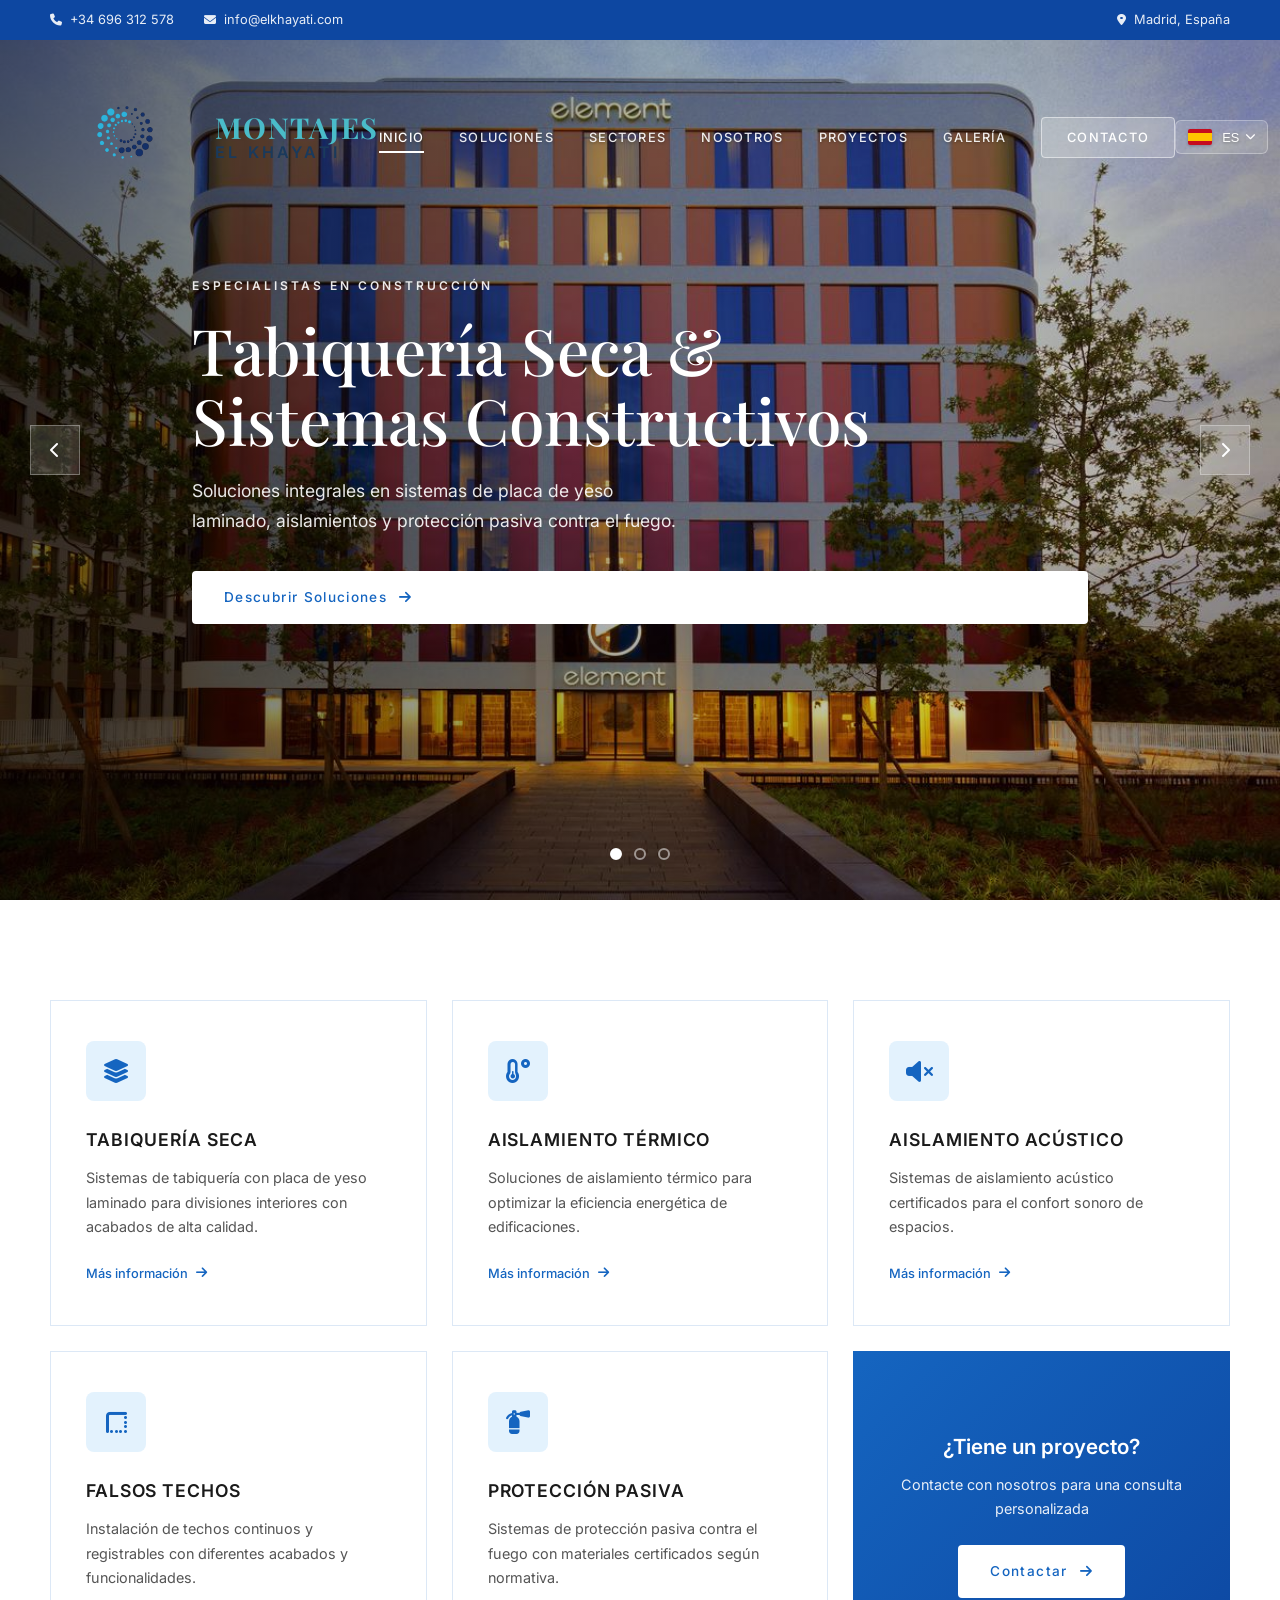
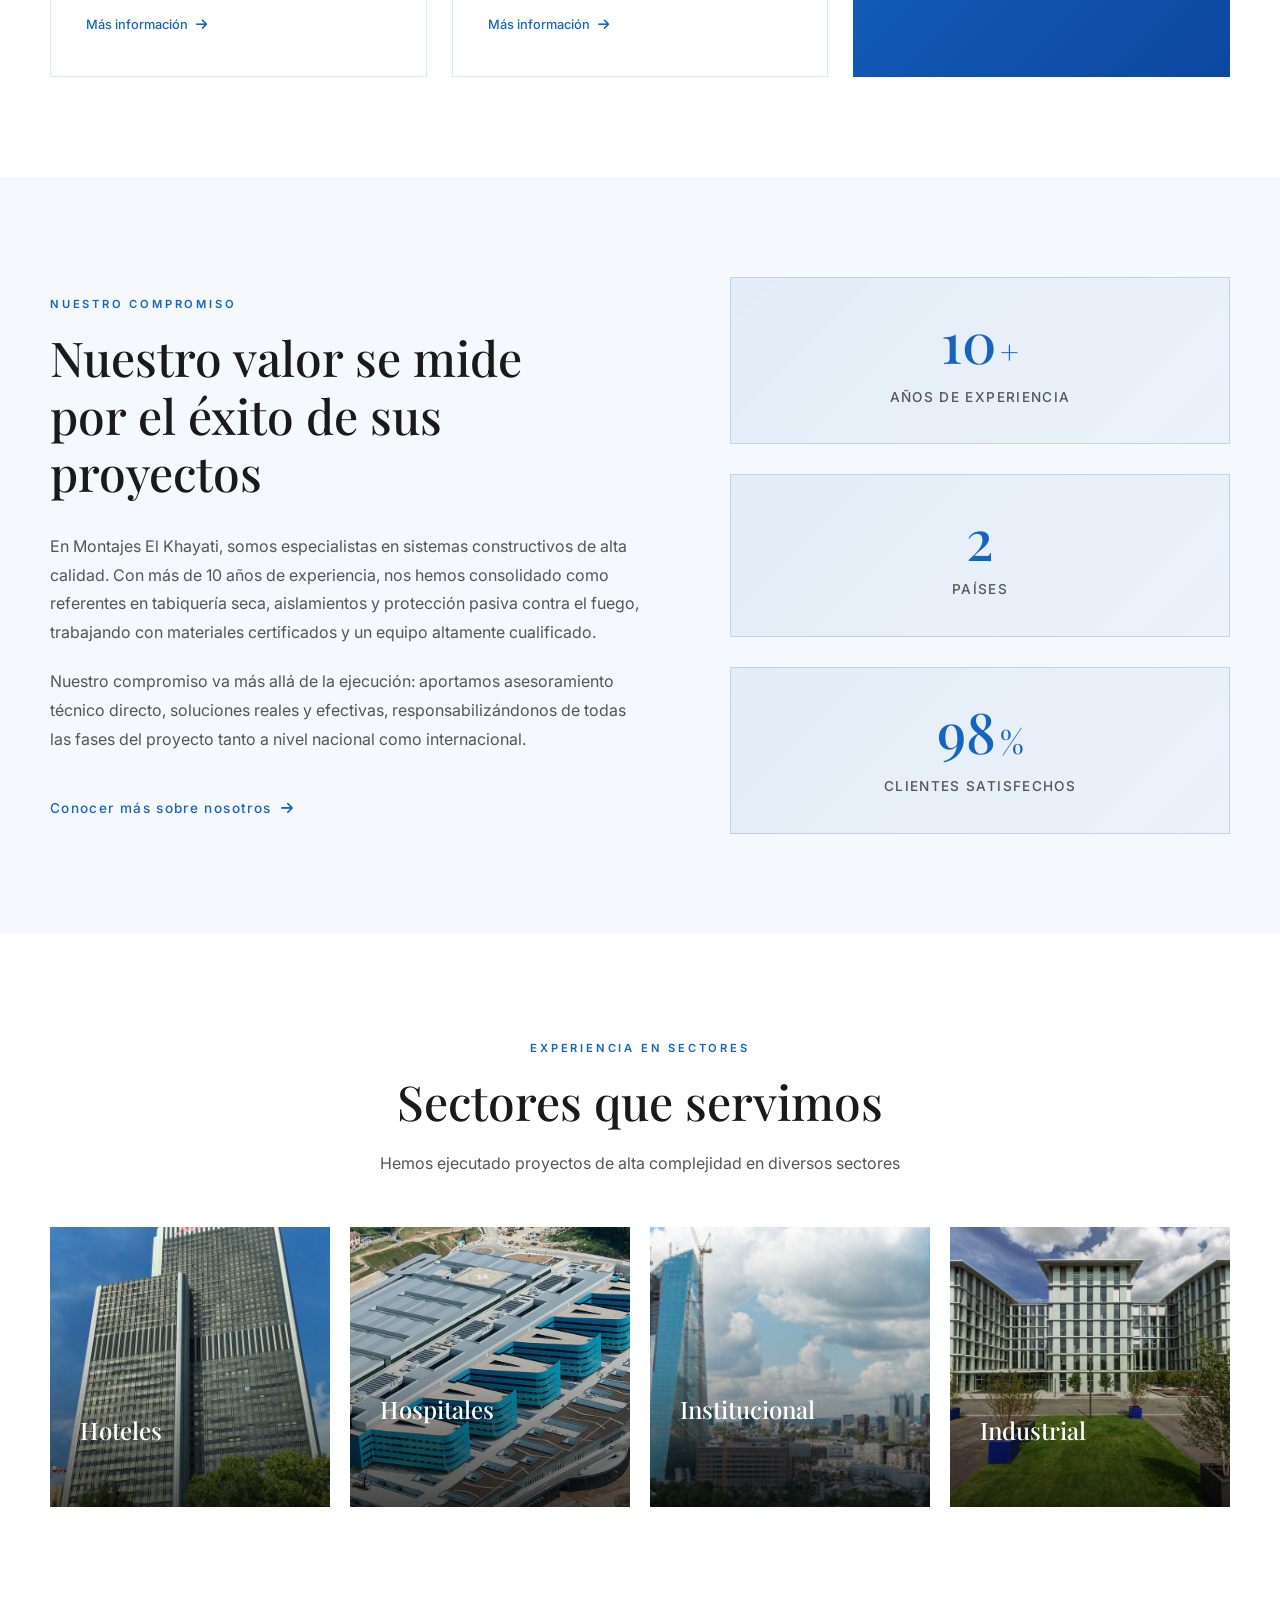
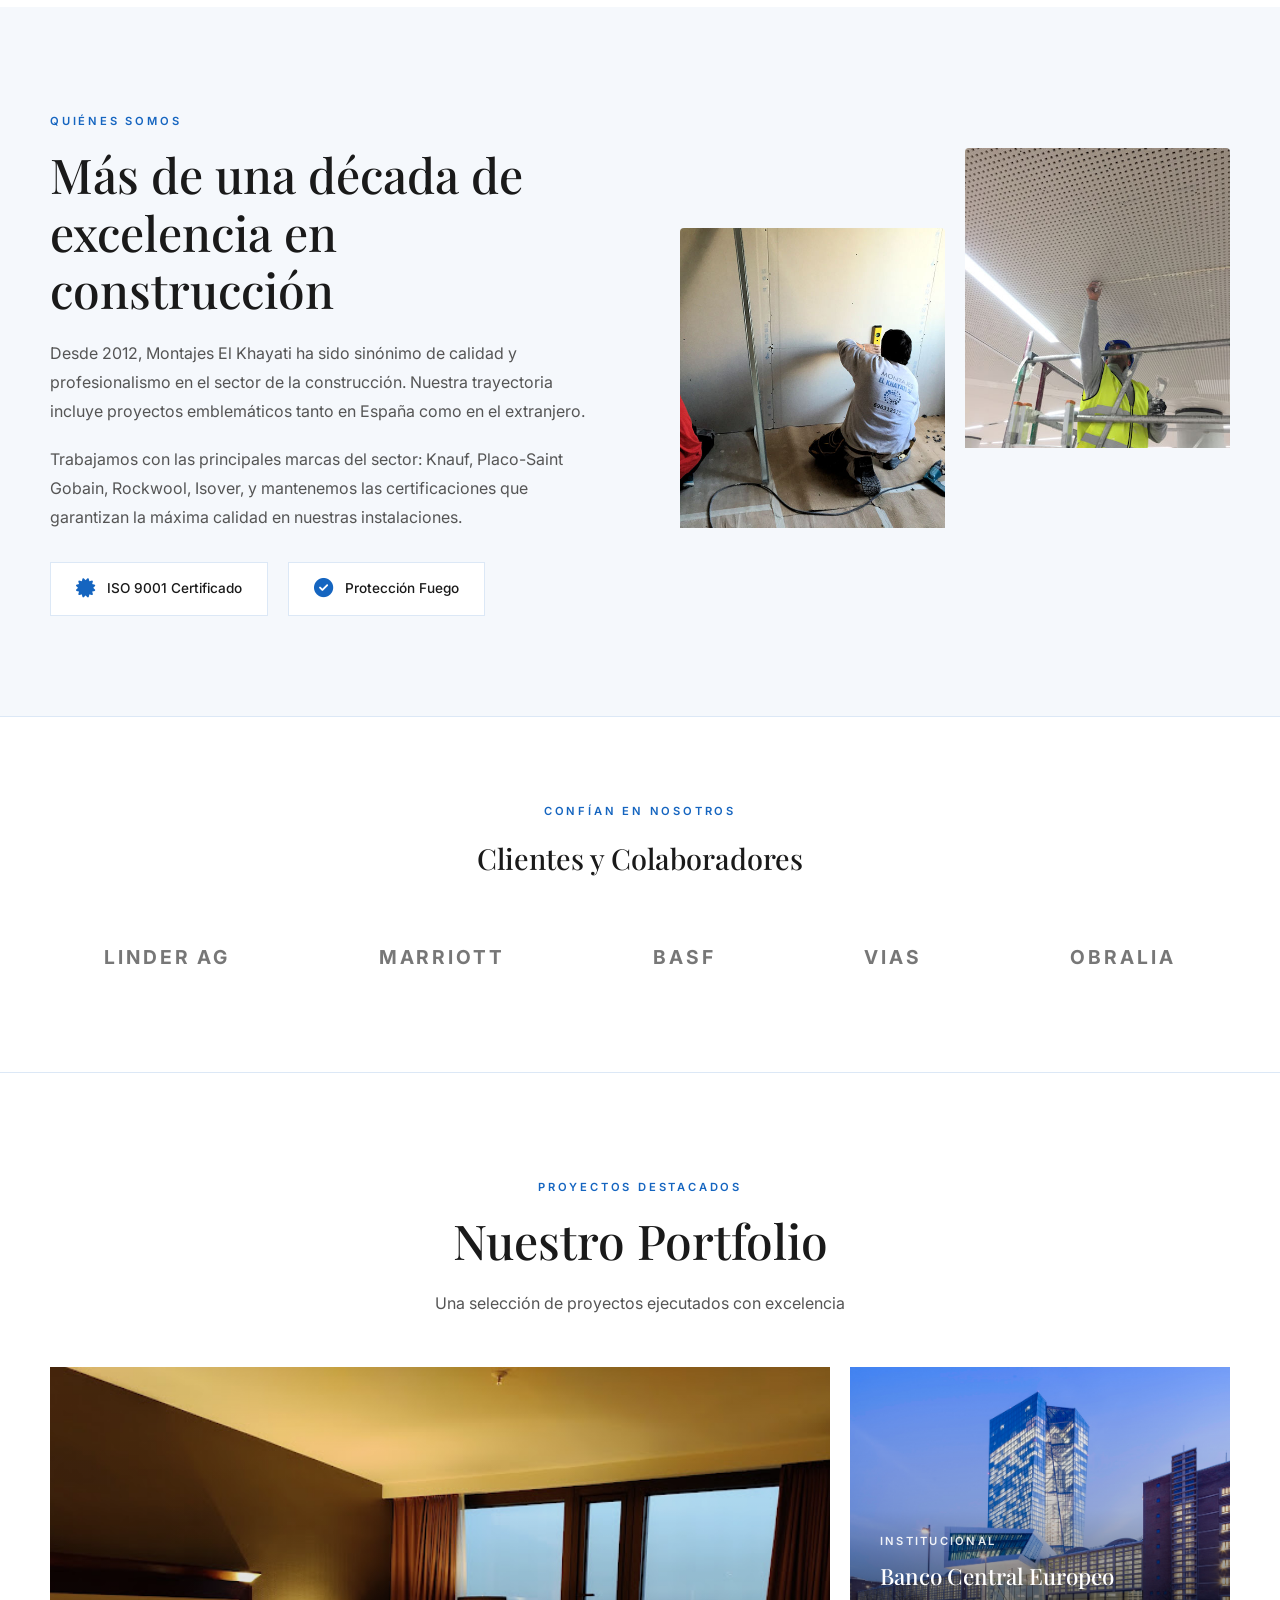
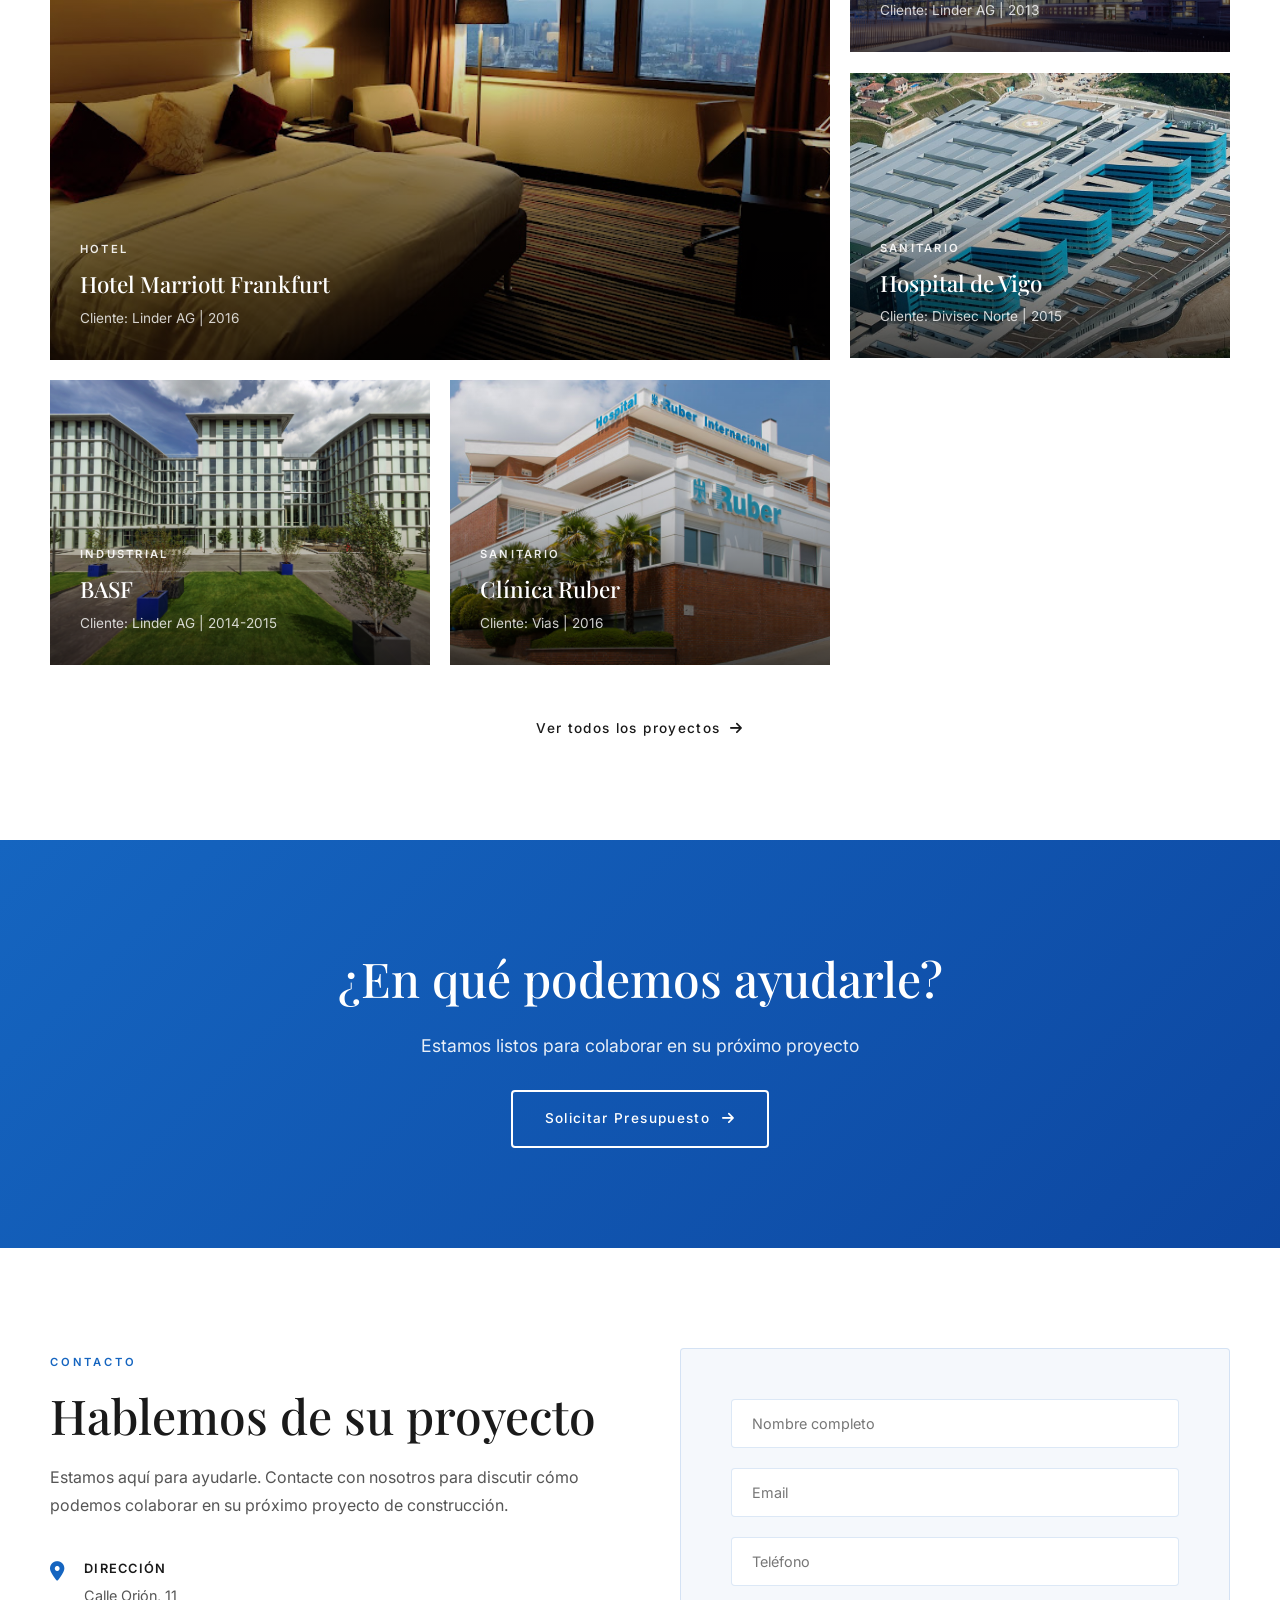
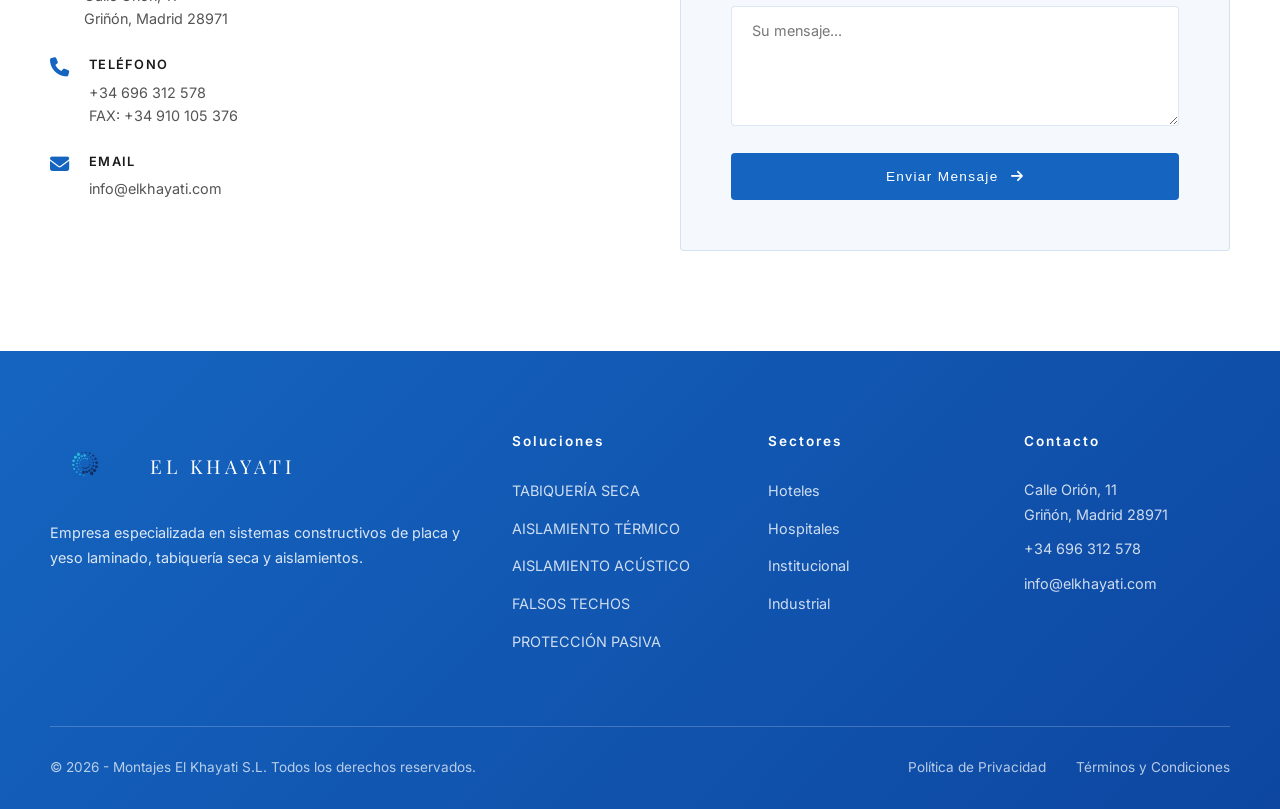
==== index.html @ 29631919 "Redesign complete: MTDS style, Multi-language support, Branding updates" ====
<!DOCTYPE html>
<html lang="es">

<head>
    <meta charset="UTF-8">
    <meta name="viewport" content="width=device-width, initial-scale=1.0">
    <title>Montajes El Khayati | Sistemas Constructivos y Aislamientos</title>
    <meta name="description"
        content="Empresa especializada en sistemas constructivos de placa y yeso laminado, tabiquería seca, aislamientos, falsos techos y protección pasiva contra el fuego.">
    <!-- Critical CSS for loader - prevents flash -->
    <style>
        .loader {
            position: fixed;
            inset: 0;
            background: linear-gradient(135deg, #e3f2fd 0%, #ffffff 100%);
            z-index: 10000;
            display: flex;
            align-items: center;
            justify-content: center
        }

        .loader-content {
            text-align: center
        }

        .loader-logo {
            margin-bottom: -115px
        }

        .loader-icon {
            width: 380px !important;
            height: 380px !important;
            max-width: none !important;
            object-fit: contain
        }

        .loader-text {
            font-family: Georgia, serif;
            font-size: 1.8rem;
            letter-spacing: .3em;
            color: #1a3a5c;
            margin-bottom: 15px
        }

        .loader-subtitle {
            display: block;
            font-family: Georgia, serif;
            font-size: 1.8rem;
            letter-spacing: .2em;
            color: #4abcc9;
            margin-bottom: -5px;
            line-height: 1;
            font-weight: 500
        }

        .loader-bar {
            width: 320px;
            height: 2px;
            background: rgba(21, 101, 192, .2);
            border-radius: 2px;
            overflow: hidden;
            margin: 0 auto
        }

        .loader-progress {
            width: 0;
            height: 100%;
            background: #1565c0;
            animation: loading 2s ease forwards
        }

        @keyframes loading {
            to {
                width: 100%
            }
        }
    </style>
    <link
        href="https://fonts.googleapis.com/css2?family=Playfair+Display:wght@400;500;600;700&family=Inter:wght@300;400;500;600;700&display=swap"
        rel="stylesheet">
    <link rel="stylesheet" href="https://cdnjs.cloudflare.com/ajax/libs/font-awesome/6.4.0/css/all.min.css">
    <link rel="stylesheet" href="css/style.css">
</head>

<body>
    <!-- Loader -->
    <div class="loader" id="loader">
        <div class="loader-content">
            <div class="loader-logo">
                <img src="images/logo.png" alt="Montajes El Khayati" class="loader-icon">
            </div>
            <div class="loader-text"><span class="loader-subtitle">MONTAJES</span>EL KHAYATI</div>
            <div class="loader-bar">
                <div class="loader-progress"></div>
            </div>
        </div>
    </div>

    <!-- Top Bar -->
    <div class="top-bar">
        <div class="container">
            <div class="top-bar-content">
                <div class="top-bar-left">
                    <a href="tel:+34696312578"><i class="fas fa-phone"></i> +34 696 312 578</a>
                    <a href="mailto:info@elkhayati.com"><i class="fas fa-envelope"></i> info@elkhayati.com</a>
                </div>
                <div class="top-bar-right">
                    <span><i class="fas fa-map-marker-alt"></i> Madrid, España</span>
                </div>
            </div>
        </div>
    </div>

    <!-- Header -->
    <header class="header" id="header">
        <div class="header-container">
            <a href="index.html" class="logo">
                <img src="images/logo.png" alt="Montajes El Khayati" class="logo-icon">
                <div class="logo-text">
                    <span class="logo-title">MONTAJES</span>
                    <span class="logo-subtitle">EL KHAYATI</span>
                </div>
            </a>
            <nav class="nav">
                <ul class="nav-list">
                    <li><a href="#inicio" class="nav-link active" data-translate="nav.inicio">INICIO</a></li>
                    <li><a href="#soluciones" class="nav-link" data-translate="nav.soluciones">SOLUCIONES</a></li>
                    <li><a href="#sectores" class="nav-link" data-translate="nav.sectores">SECTORES</a></li>
                    <li><a href="#nosotros" class="nav-link" data-translate="nav.nosotros">NOSOTROS</a></li>
                    <li><a href="#proyectos" class="nav-link" data-translate="nav.proyectos">PROYECTOS</a></li>
                    <li><a href="galeria.html" class="nav-link" data-translate="nav.galeria">GALERÍA</a></li>
                    <li><a href="#contacto" class="nav-link nav-link-btn" data-translate="nav.contacto">CONTACTO</a>
                    </li>
                </ul>
            </nav>
            <div class="header-actions">
                <div class="lang-selector" id="lang-selector">
                    <button class="lang-toggle" id="lang-toggle">
                        <img src="images/flags/es.svg" alt="ES" class="lang-flag-icon">
                        <span class="lang-code">ES</span>
                        <i class="fas fa-chevron-down"></i>
                    </button>
                    <div class="lang-dropdown">
                        <a href="#" class="lang-option active" data-lang="es">
                            <img src="images/flags/es.svg" alt="ES" class="lang-flag-icon">
                            <span>Español</span>
                        </a>
                        <a href="#" class="lang-option" data-lang="en">
                            <img src="images/flags/en.svg" alt="EN" class="lang-flag-icon">
                            <span>English</span>
                        </a>
                        <a href="#" class="lang-option" data-lang="de">
                            <img src="images/flags/de.svg" alt="DE" class="lang-flag-icon">
                            <span>Deutsch</span>
                        </a>
                    </div>
                </div>
                <button class="dark-mode-toggle" id="dark-mode-toggle" title="Toggle Dark Mode">
                    <i class="fas fa-moon"></i>
                    <i class="fas fa-sun"></i>
                </button>
                <button class="menu-toggle" id="menu-toggle">
                    <span></span>
                    <span></span>
                    <span></span>
                </button>
            </div>
        </div>
    </header>
    <!-- Hero Slideshow -->
    <section class="hero-slideshow" id="inicio">
        <div class="slides-container">
            <!-- Slide 1 -->
            <div class="slide active">
                <div class="slide-bg">
                    <img src="assets/images/Hotel-Element-1.jpg" alt="Construcción">
                    <div class="slide-overlay"></div>
                </div>
                <div class="slide-content">
                    <span class="slide-label" data-translate="hero.slide1.label">ESPECIALISTAS EN CONSTRUCCIÓN</span>
                    <h1 class="slide-title" data-translate="hero.slide1.title">Tabiquería Seca &<br>Sistemas
                        Constructivos</h1>
                    <p class="slide-subtitle" data-translate="hero.slide1.subtitle">Soluciones integrales en sistemas de
                        placa de yeso laminado, aislamientos y protección pasiva contra el fuego.</p>
                    <a href="#soluciones" class="btn btn-light">
                        <span data-translate="hero.slide1.btn">Descubrir Soluciones</span>
                        <i class="fas fa-arrow-right"></i>
                    </a>
                </div>
            </div>
            <!-- Slide 2 -->
            <div class="slide">
                <div class="slide-bg">
                    <img src="assets/images/Marriott-Frankfurt-Hotel-1.jpg" alt="Hotel Marriott">
                    <div class="slide-overlay"></div>
                </div>
                <div class="slide-content">
                    <span class="slide-label" data-translate="hero.slide2.label">CONFORT Y EFICIENCIA</span>
                    <h1 class="slide-title" data-translate="hero.slide2.title">Confort Térmico<br>y Acústico</h1>
                    <p class="slide-subtitle" data-translate="hero.slide2.subtitle">Mejoramos el confort de los espacios
                        con soluciones de aislamiento térmico y acústico de alta eficiencia.</p>
                    <a href="#proyectos" class="btn btn-light">
                        <span data-translate="hero.slide2.btn">Ver Proyectos</span>
                        <i class="fas fa-arrow-right"></i>
                    </a>
                </div>
            </div>
            <!-- Slide 3 -->
            <div class="slide">
                <div class="slide-bg">
                    <img src="assets/images/banco-central-europeo.jpg" alt="Banco Central Europeo">
                    <div class="slide-overlay"></div>
                </div>
                <div class="slide-content">
                    <span class="slide-label" data-translate="hero.slide3.label">EXPERIENCIA INTERNACIONAL</span>
                    <h1 class="slide-title" data-translate="hero.slide3.title">Experiencia Global<br>en Europa</h1>
                    <p class="slide-subtitle" data-translate="hero.slide3.subtitle">Proyectos ejecutados en España,
                        Alemania, Portugal y otros países europeos con los más altos estándares.</p>
                    <a href="#nosotros" class="btn btn-light">
                        <span data-translate="hero.slide3.btn">Conocer Más</span>
                        <i class="fas fa-arrow-right"></i>
                    </a>
                </div>
            </div>
        </div>
        <!-- Slide Navigation -->
        <div class="slide-nav">
            <button class="slide-dot active" data-slide="0"></button>
            <button class="slide-dot" data-slide="1"></button>
            <button class="slide-dot" data-slide="2"></button>
        </div>
        <!-- Slide Arrows -->
        <button class="slide-arrow slide-arrow-prev"><i class="fas fa-chevron-left"></i></button>
        <button class="slide-arrow slide-arrow-next"><i class="fas fa-chevron-right"></i></button>
    </section>

    <!-- Solutions Section -->
    <section class="solutions" id="soluciones">
        <div class="container">
            <div class="solutions-grid">
                <div class="solution-card" data-aos="fade-up">
                    <div class="solution-icon">
                        <i class="fas fa-layer-group"></i>
                    </div>
                    <h3 class="solution-title" data-translate="solutions.tabiqueria.title">Tabiquería Seca</h3>
                    <p class="solution-desc" data-translate="solutions.tabiqueria.desc">Sistemas de placa y yeso
                        laminado para tabiques, revestimientos y fachadas
                        con máxima calidad.</p>
                    <a href="#galeria" class="solution-link">
                        <span data-translate="solutions.link">Ver más</span> <i class="fas fa-arrow-right"></i>
                    </a>
                </div>
                <div class="solution-card" data-aos="fade-up" data-aos-delay="100">
                    <div class="solution-icon">
                        <i class="fas fa-temperature-low"></i>
                    </div>
                    <h3 class="solution-title" data-translate="solutions.termico.title">Aislamiento Térmico</h3>
                    <p class="solution-desc" data-translate="solutions.termico.desc">Soluciones de aislamiento para
                        minimizar la transmisión de calor y mejorar
                        la eficiencia.</p>
                    <a href="#galeria" class="solution-link">
                        <span data-translate="solutions.link">Ver más</span> <i class="fas fa-arrow-right"></i>
                    </a>
                </div>
                <div class="solution-card" data-aos="fade-up" data-aos-delay="200">
                    <div class="solution-icon">
                        <i class="fas fa-volume-mute"></i>
                    </div>
                    <h3 class="solution-title" data-translate="solutions.acustico.title">Aislamiento Acústico</h3>
                    <p class="solution-desc" data-translate="solutions.acustico.desc">Mejoramos la acústica interior
                        evitando ruidos y vibraciones externas.</p>
                    <a href="#galeria" class="solution-link">
                        <span data-translate="solutions.link">Ver más</span> <i class="fas fa-arrow-right"></i>
                    </a>
                </div>
                <div class="solution-card" data-aos="fade-up" data-aos-delay="300">
                    <div class="solution-icon">
                        <i class="fas fa-border-top-left"></i>
                    </div>
                    <h3 class="solution-title" data-translate="solutions.techos.title">Falsos Techos</h3>
                    <p class="solution-desc" data-translate="solutions.techos.desc">Techos registrables, acústicos y
                        continuos adaptados a cada espacio.</p>
                    <a href="#galeria" class="solution-link">
                        <span data-translate="solutions.link">Ver más</span> <i class="fas fa-arrow-right"></i>
                    </a>
                </div>
                <div class="solution-card" data-aos="fade-up" data-aos-delay="400">
                    <div class="solution-icon">
                        <i class="fas fa-fire-extinguisher"></i>
                    </div>
                    <h3 class="solution-title" data-translate="solutions.fuego.title">Protección Contra Fuego</h3>
                    <p class="solution-desc" data-translate="solutions.fuego.desc">Sistemas de protección pasiva para
                        prevenir y retardar la propagación del
                        fuego.</p>
                    <a href="#galeria" class="solution-link">
                        <span data-translate="solutions.link">Ver más</span> <i class="fas fa-arrow-right"></i>
                    </a>
                </div>
                <div class="solution-card solution-card-cta" data-aos="fade-up" data-aos-delay="500">
                    <div class="solution-cta-content">
                        <h3 data-translate="solutions.cta.title">¿Necesita asesoramiento?</h3>
                        <p data-translate="solutions.cta.desc">Contáctenos para una consulta personalizada</p>
                        <a href="#contacto" class="btn btn-primary">
                            <span data-translate="solutions.cta.btn">Contactar</span>
                            <i class="fas fa-arrow-right"></i>
                        </a>
                    </div>
                </div>
            </div>
        </div>
    </section>

    <!-- Value Proposition Section -->
    <section class="value-proposition">
        <div class="container">
            <div class="value-grid">
                <div class="value-content">
                    <span class="section-label" data-translate="value.label">NUESTRO COMPROMISO</span>
                    <h2 class="section-title" data-translate="value.title">Nuestro valor se mide<br>por el éxito de sus
                        proyectos</h2>
                    <p class="value-text" data-translate="value.text1">
                        En Montajes El Khayati, somos especialistas en sistemas constructivos de alta calidad.
                        Con más de 10 años de experiencia, nos hemos consolidado como referentes en tabiquería seca,
                        aislamientos y protección pasiva contra el fuego, trabajando con materiales certificados
                        y un equipo altamente cualificado.
                    </p>
                    <p class="value-text" data-translate="value.text2">
                        Nuestro compromiso va más allá de la ejecución: aportamos asesoramiento técnico directo,
                        soluciones reales y efectivas, responsabilizándonos de todas las fases del proyecto tanto
                        a nivel nacional como internacional.
                    </p>
                    <a href="#nosotros" class="btn-link">
                        <span data-translate="value.link">Conocer más sobre nosotros</span>
                        <i class="fas fa-arrow-right"></i>
                    </a>
                </div>
                <div class="value-stats">
                    <div class="value-stat-item">
                        <span class="value-stat-number" data-count="10" data-translate="value.stat1.number">10</span>
                        <span class="value-stat-plus">+</span>
                        <span class="value-stat-label" data-translate="value.stat1.label">Años de Experiencia</span>
                    </div>
                    <div class="value-stat-item">
                        <span class="value-stat-number" data-count="2" data-translate="value.stat2.number">2</span>
                        <span class="value-stat-label" data-translate="value.stat2.label">Países</span>
                    </div>
                    <div class="value-stat-item">
                        <span class="value-stat-number" data-count="98" data-translate="value.stat3.number">98</span>
                        <span class="value-stat-plus">%</span>
                        <span class="value-stat-label" data-translate="value.stat3.label">Clientes Satisfechos</span>
                    </div>
                </div>
            </div>
        </div>
    </section>

    <!-- Industry Expertise Section -->
    <section class="industries" id="sectores">
        <div class="container">
            <div class="industries-header">
                <span class="section-label" data-translate="industries.label">EXPERIENCIA EN SECTORES</span>
                <h2 class="section-title" data-translate="industries.title">Sectores que servimos</h2>
                <p class="section-desc" data-translate="industries.desc">Hemos ejecutado proyectos de alta complejidad
                    en diversos sectores</p>
            </div>
            <div class="industries-grid">
                <a href="#proyectos" class="industry-card">
                    <img src="assets/images/Marriott-Frankfurt-Hotel-1.jpg" alt="Hoteles">
                    <div class="industry-overlay">
                        <h3 class="industry-title" data-translate="industries.hotels.title">Hoteles</h3>
                        <p class="industry-desc" data-translate="industries.hotels.desc">Marriott, Element y más
                            proyectos hoteleros de primer nivel</p>
                    </div>
                </a>
                <a href="#proyectos" class="industry-card">
                    <img src="assets/images/Hospital_Vigo.jpg" alt="Hospitales">
                    <div class="industry-overlay">
                        <h3 class="industry-title" data-translate="industries.hospitals.title">Hospitales</h3>
                        <p class="industry-desc" data-translate="industries.hospitals.desc">Centros sanitarios con los
                            más altos estándares</p>
                    </div>
                </a>
                <a href="#proyectos" class="industry-card">
                    <img src="assets/images/banco-central-europeo.jpg" alt="Institucional">
                    <div class="industry-overlay">
                        <h3 class="industry-title" data-translate="industries.institutional.title">Institucional</h3>
                        <p class="industry-desc" data-translate="industries.institutional.desc">Banco Central Europeo y
                            edificios institucionales</p>
                    </div>
                </a>
                <a href="#proyectos" class="industry-card">
                    <img src="assets/images/BASF.jpg" alt="Industrial">
                    <div class="industry-overlay">
                        <h3 class="industry-title" data-translate="industries.industrial.title">Industrial</h3>
                        <p class="industry-desc" data-translate="industries.industrial.desc">BASF y complejos
                            industriales de gran escala</p>
                    </div>
                </a>
            </div>
        </div>
    </section>

    <!-- About / Who We Are -->
    <section class="about-modern" id="nosotros">
        <div class="container">
            <div class="about-modern-grid">
                <div class="about-modern-content">
                    <span class="section-label" data-translate="about.label">QUIÉNES SOMOS</span>
                    <h2 class="section-title" data-translate="about.title">Profesionales cualificados<br>a su servicio
                    </h2>
                    <p class="about-modern-text" data-translate="about.text1">
                        Montajes El Khayati S.L. es una empresa consolidada que cuenta con certificados de calidad
                        documental. Todos nuestros trabajadores cuentan con la formación necesaria, tanto en
                        riesgos laborales como en cursos específicos de los fabricantes.
                    </p>
                    <p class="about-modern-text" data-translate="about.text2">
                        Trabajamos exclusivamente con materiales de primera calidad, de fabricantes de reconocido
                        prestigio, todos con certificaciones CEE y AENOR.
                    </p>
                    <div class="about-certifications">
                        <div class="certification-badge">
                            <i class="fas fa-certificate"></i>
                            <span data-translate="about.cert.iso">Certificado Obralia</span>
                        </div>
                        <div class="certification-badge">
                            <i class="fas fa-check-circle"></i>
                            <span data-translate="about.cert.fire">CEE & AENOR</span>
                        </div>
                    </div>
                </div>
                <div class="about-modern-images">
                    <div class="about-img-wrapper about-img-1">
                        <img src="assets/images/worker1.jpg" alt="Profesional trabajando">
                    </div>
                    <div class="about-img-wrapper about-img-2">
                        <img src="assets/images/worker2.jpg" alt="Equipo de trabajo">
                    </div>
                </div>
            </div>
        </div>
    </section>

    <!-- Partners Section -->
    <section class="partners">
        <div class="container">
            <div class="partners-header">
                <span class="section-label" data-translate="partners.label">COLABORAMOS CON</span>
                <h2 class="section-title-sm" data-translate="partners.title">Nuestros Clientes y Partners</h2>
            </div>
            <div class="partners-grid">
                <div class="partner-logo">
                    <span>LINDER AG</span>
                </div>
                <div class="partner-logo">
                    <span>MARRIOTT</span>
                </div>
                <div class="partner-logo">
                    <span>BASF</span>
                </div>
                <div class="partner-logo">
                    <span>VIAS</span>
                </div>
                <div class="partner-logo">
                    <span>OBRALIA</span>
                </div>
            </div>
        </div>
    </section>

    <!-- Featured Projects -->
    <section class="projects" id="proyectos">
        <div class="container">
            <div class="projects-header">
                <span class="section-label" data-translate="projects.label">PORTFOLIO</span>
                <h2 class="section-title" data-translate="projects.title">Proyectos Destacados</h2>
                <p class="section-desc" data-translate="projects.desc">Obras ejecutadas en España y Alemania con los más
                    altos estándares</p>
            </div>
            <div class="projects-grid">
                <div class="project-card project-card-lg">
                    <img src="assets/images/unnamed.jpg" alt="Hotel Marriott">
                    <div class="project-overlay">
                        <span class="project-category" data-translate="projects.cat.hotel">HOTEL</span>
                        <h3 class="project-title">Hotel Marriott Frankfurt</h3>
                        <p class="project-client"><span data-translate="projects.client">Cliente</span>: Linder AG |
                            2016</p>
                    </div>
                </div>
                <div class="project-card">
                    <img src="assets/images/banco.jpg" alt="Banco Central Europeo">
                    <div class="project-overlay">
                        <span class="project-category" data-translate="projects.cat.institutional">INSTITUCIONAL</span>
                        <h3 class="project-title">Banco Central Europeo</h3>
                        <p class="project-client"><span data-translate="projects.client">Cliente</span>: Linder AG |
                            2013</p>
                    </div>
                </div>
                <div class="project-card">
                    <img src="assets/images/Hospital_Vigo.jpg" alt="Hospital de Vigo">
                    <div class="project-overlay">
                        <span class="project-category" data-translate="projects.cat.healthcare">SANITARIO</span>
                        <h3 class="project-title">Hospital de Vigo</h3>
                        <p class="project-client"><span data-translate="projects.client">Cliente</span>: Divisec Norte |
                            2015</p>
                    </div>
                </div>
                <div class="project-card">
                    <img src="assets/images/BASF.jpg" alt="BASF">
                    <div class="project-overlay">
                        <span class="project-category" data-translate="projects.cat.industrial">INDUSTRIAL</span>
                        <h3 class="project-title">BASF</h3>
                        <p class="project-client"><span data-translate="projects.client">Cliente</span>: Linder AG |
                            2014-2015</p>
                    </div>
                </div>
                <div class="project-card">
                    <img src="assets/images/Centro-Médico-Ruber_3.jpg" alt="Clínica Ruber">
                    <div class="project-overlay">
                        <span class="project-category" data-translate="projects.cat.healthcare">SANITARIO</span>
                        <h3 class="project-title">Clínica Ruber</h3>
                        <p class="project-client"><span data-translate="projects.client">Cliente</span>: Vias | 2016</p>
                    </div>
                </div>
            </div>
            <div class="projects-cta">
                <a href="galeria.html" class="btn-link-dark">
                    <span data-translate="projects.link">Ver todos los proyectos</span>
                    <i class="fas fa-arrow-right"></i>
                </a>
            </div>
        </div>
    </section>

    <!-- CTA Section -->
    <section class="cta-section">
        <div class="container">
            <div class="cta-content">
                <h2 class="cta-title" data-translate="cta.title">¿En qué podemos ayudarle?</h2>
                <p class="cta-text" data-translate="cta.text">Estamos listos para colaborar en su próximo proyecto</p>
                <a href="#contacto" class="btn btn-light-outline">
                    <span data-translate="cta.btn">Solicitar Presupuesto</span>
                    <i class="fas fa-arrow-right"></i>
                </a>
            </div>
        </div>
    </section>

    <!-- Contact Section -->
    <section class="contact" id="contacto">
        <div class="container">
            <div class="contact-grid">
                <div class="contact-info">
                    <span class="section-label" data-translate="contact.label">CONTACTO</span>
                    <h2 class="section-title" data-translate="contact.title">Contacta<br>con nosotros</h2>
                    <p class="contact-text" data-translate="contact.text">Respondemos en 24 horas. Cuéntanos sobre tu
                        proyecto y te ofreceremos
                        soluciones personalizadas.</p>

                    <div class="contact-details">
                        <div class="contact-item">
                            <i class="fas fa-map-marker-alt"></i>
                            <div>
                                <strong data-translate="contact.address.label">Dirección</strong>
                                <p data-translate="contact.address.value">Calle Orión, 11<br>Polígono Empresarial Las
                                    Cubiertas<br>Griñón, Madrid, España</p>
                            </div>
                        </div>
                        <div class="contact-item">
                            <i class="fas fa-phone"></i>
                            <div>
                                <strong data-translate="contact.phone.label">Teléfono</strong>
                                <p>+34 696 312 578<br>FAX: +34 910 105 376</p>
                            </div>
                        </div>
                        <div class="contact-item">
                            <i class="fas fa-envelope"></i>
                            <div>
                                <strong data-translate="contact.email.label">Email</strong>
                                <p>info@elkhayati.com</p>
                            </div>
                        </div>
                    </div>
                </div>
                <div class="contact-form-wrapper">
                    <form class="contact-form" id="contact-form">
                        <div class="form-group">
                            <input type="text" name="name" placeholder="Nombre" data-translate="contact.form.name"
                                required>
                        </div>
                        <div class="form-group">
                            <input type="email" name="email" placeholder="Email" data-translate="contact.form.email"
                                required>
                        </div>
                        <div class="form-group">
                            <input type="text" name="phone" placeholder="Teléfono" data-translate="contact.form.phone">
                        </div>
                        <div class="form-group">
                            <textarea name="message" placeholder="Mensaje" rows="5"
                                data-translate="contact.form.message" required></textarea>
                        </div>
                        <button type="submit" class="btn btn-primary btn-full">
                            <span data-translate="contact.form.btn">ENVIAR MENSAJE</span>
                            <i class="fas fa-arrow-right"></i>
                        </button>
                    </form>
                </div>
            </div>
        </div>
    </section>

    <!-- Footer -->
    <footer class="footer">
        <div class="container">
            <div class="footer-grid">
                <div class="footer-brand">
                    <a href="#" class="footer-logo">
                        <img src="images/logo.png" alt="Montajes El Khayati" class="logo-icon">
                        <span>EL KHAYATI</span>
                    </a>
                    <p class="footer-desc" data-translate="footer.desc">Empresa especializada en sistemas constructivos
                        de placa y yeso laminado,
                        tabiquería seca y aislamientos.</p>
                </div>
                <div class="footer-links">
                    <h4 data-translate="footer.solutions">Soluciones</h4>
                    <ul>
                        <li><a href="#soluciones" data-translate="solutions.tabiqueria.title">Tabiquería Seca</a></li>
                        <li><a href="#soluciones" data-translate="solutions.termico.title">Aislamiento Térmico</a></li>
                        <li><a href="#soluciones" data-translate="solutions.acustico.title">Aislamiento Acústico</a>
                        </li>
                        <li><a href="#soluciones" data-translate="solutions.techos.title">Falsos Techos</a></li>
                        <li><a href="#soluciones" data-translate="solutions.fuego.title">Protección Contra Fuego</a>
                        </li>
                    </ul>
                </div>
                <div class="footer-links">
                    <h4 data-translate="footer.sectors">Sectores</h4>
                    <ul>
                        <li><a href="#sectores" data-translate="industries.hotels.title">Hoteles</a></li>
                        <li><a href="#sectores" data-translate="industries.hospitals.title">Hospitales</a></li>
                        <li><a href="#sectores" data-translate="industries.institutional.title">Institucional</a></li>
                        <li><a href="#sectores" data-translate="industries.industrial.title">Industrial</a></li>
                    </ul>
                </div>
                <div class="footer-contact">
                    <h4 data-translate="footer.contact">Contacto</h4>
                    <p data-translate="contact.address.value">Calle Orión, 11<br>Griñón, Madrid</p>
                    <p>+34 696 312 578</p>
                    <p>info@elkhayati.com</p>
                </div>
            </div>
            <div class="footer-bottom">
                <p data-translate="footer.copyright">&copy; 2026 - Montajes El Khayati S.L. Todos los derechos
                    reservados.</p>
                <div class="footer-legal">
                    <a href="#" data-translate="footer.privacy">Política de Privacidad</a>
                    <a href="#" data-translate="footer.terms">Términos y Condiciones</a>
                </div>
            </div>
        </div>
    </footer>

    <!-- Back to Top -->
    <button class="back-to-top" id="back-to-top">
        <i class="fas fa-arrow-up"></i>
    </button>

    <script src="js/translations.js"></script>
    <script src="js/main.js"></script>
</body>

</html>
---- css/style.css ----
/* ===================================
   El Khayati - MTDS Style Blue Theme
   =================================== */

* {
    margin: 0;
    padding: 0;
    box-sizing: border-box;
}

:root {
    --bg-dark: #ffffff;
    --bg-section: #f5f8fc;
    --bg-card: #ffffff;
    --accent: #1565c0;
    --accent-hover: #0d47a1;
    --accent-light: #e3f2fd;
    --text-white: #ffffff;
    --text-dark: #1a1a1a;
    --text-light: #1a1a1a;
    --text-muted: #555555;
    --text-subtle: #777777;
    --border: rgba(21, 101, 192, 0.15);
    --blue-dark: #0d47a1;
    --blue-medium: #1565c0;
    --blue-light: #1e88e5;
    --blue-pale: #e3f2fd;
    --font-display: 'Playfair Display', Georgia, serif;
    --font-body: 'Inter', -apple-system, sans-serif;
    --shadow-sm: 0 2px 10px rgba(0, 0, 0, 0.05);
    --shadow-md: 0 5px 25px rgba(0, 0, 0, 0.1);
    --shadow-lg: 0 15px 50px rgba(0, 0, 0, 0.15);
    --transition: all 0.3s cubic-bezier(0.4, 0, 0.2, 1);
    --brand-cyan: #4abcc9;
    --brand-navy: #1a3a5c;
}

/* Dark Mode Variables */
[data-theme="dark"] {
    --bg-dark: #0a0a0f;
    --bg-section: #12121a;
    --bg-card: #1a1a25;
    --text-dark: #ffffff;
    --text-light: #e0e0e0;
    --text-muted: #a0a0a0;
    --text-subtle: #888888;
    --border: rgba(100, 150, 255, 0.2);
    --accent-light: rgba(21, 101, 192, 0.3);
    --shadow-sm: 0 2px 10px rgba(0, 0, 0, 0.3);
    --shadow-md: 0 5px 25px rgba(0, 0, 0, 0.4);
    --shadow-lg: 0 15px 50px rgba(0, 0, 0, 0.5);
}

html {
    scroll-behavior: smooth;
}


body {
    background: var(--bg-dark);
    color: var(--text-light);
    font-family: var(--font-body);
    line-height: 1.6;
    overflow-x: hidden;
}

.container {
    max-width: 1400px;
    margin: 0 auto;
    padding: 0 50px;
}

@media (max-width: 768px) {
    .container {
        padding: 0 20px;
    }
}

/* ===== LOADER ===== */
.loader {
    position: fixed;
    inset: 0;
    background: linear-gradient(135deg, #e3f2fd 0%, #ffffff 100%);
    z-index: 10000;
    display: flex;
    align-items: center;
    justify-content: center;
    transition: opacity 0.6s ease, visibility 0.6s ease;
}

.loader.hidden {
    opacity: 0;
    visibility: hidden;
    pointer-events: none;
}

.loader-content {
    text-align: center;
}

.loader-logo {
    margin-bottom: -115px;
}

.loader-icon {
    width: 380px !important;
    height: 380px !important;
    max-width: none !important;
    object-fit: contain;
    animation: pulse 2s ease-in-out infinite;
}

@keyframes pulse {

    0%,
    100% {
        opacity: 0.5;
        transform: scale(0.95);
    }

    50% {
        opacity: 1;
        transform: scale(1);
    }
}

.loader-text {
    font-family: var(--font-display);
    font-size: 1.8rem;
    letter-spacing: 0.3em;
    color: #1a3a5c;
    margin-bottom: 15px;
}

.loader-subtitle {
    display: block;
    font-family: var(--font-display);
    font-size: 1.8rem;
    letter-spacing: 0.2em;
    color: #4abcc9;
    margin-bottom: -5px;
    line-height: 1;
    font-weight: 500;
}

.loader-bar {
    width: 320px;
    height: 2px;
    background: var(--border);
    border-radius: 2px;
    overflow: hidden;
    margin: 0 auto;
}

.loader-progress {
    width: 0;
    height: 100%;
    background: var(--accent);
    animation: loading 2s ease forwards;
}

@keyframes loading {
    to {
        width: 100%;
    }
}

/* ===== TOP BAR ===== */
.top-bar {
    position: fixed;
    top: 0;
    left: 0;
    right: 0;
    z-index: 1001;
    background: var(--blue-dark);
    padding: 10px 0;
    transition: var(--transition);
}

.top-bar.hidden {
    transform: translateY(-100%);
}

.top-bar-content {
    display: flex;
    justify-content: space-between;
    align-items: center;
}

.top-bar-left {
    display: flex;
    gap: 30px;
}

.top-bar-left a,
.top-bar-right span {
    color: rgba(255, 255, 255, 0.9);
    font-size: 0.8rem;
    text-decoration: none;
    display: flex;
    align-items: center;
    gap: 8px;
    transition: color 0.3s ease;
}

.top-bar-left a:hover {
    color: #ffffff;
}

.top-bar-left i,
.top-bar-right i {
    font-size: 0.75rem;
}

@media (max-width: 768px) {
    .top-bar {
        display: none;
    }
}

/* ===== HEADER ===== */
.header {
    position: fixed;
    top: 0;
    left: 0;
    right: 0;
    z-index: 1000;
    padding: 20px 0;
    background: transparent;
    transition: var(--transition);
}

.header.scrolled {
    background: rgba(255, 255, 255, 0.98);
    backdrop-filter: blur(10px);
    padding: 12px 0;
    box-shadow: var(--shadow-md);
}

/* Header with top bar offset */
.header {
    top: 42px;
}

.header.scrolled {
    top: 0;
}

.header-container {
    max-width: 1400px;
    margin: 0 auto;
    padding: 0 50px;
    display: flex;
    justify-content: space-between;
    align-items: center;
}

.logo {
    display: flex;
    align-items: center;
    text-decoration: none;
}

.logo-icon {
    width: auto;
    height: 150px;
    max-width: none;
    object-fit: contain;
    transition: var(--transition);
    margin-right: 15px;
}

.logo-text {
    display: flex;
    flex-direction: column;
    justify-content: center;
    line-height: 1.1;
}

.logo-title {
    font-family: var(--font-display);
    font-size: 1.8rem;
    font-weight: 700;
    color: var(--brand-cyan);
    letter-spacing: 0.05em;
}

.logo-subtitle {
    font-family: var(--font-body);
    font-size: 1rem;
    font-weight: 600;
    color: var(--brand-navy);
    letter-spacing: 0.2em;
    text-transform: uppercase;
}

.header.scrolled .logo-icon {
    height: 90px;
}

.header.scrolled .logo-title {
    font-size: 1.4rem;
}

.header.scrolled .logo-subtitle {
    font-size: 0.8rem;
}

.nav-list {
    display: flex;
    gap: 35px;
    list-style: none;
    align-items: center;
}

.nav-link {
    font-size: 0.8rem;
    font-weight: 500;
    letter-spacing: 0.1em;
    color: rgba(255, 255, 255, 0.9);
    text-decoration: none;
    transition: var(--transition);
    position: relative;
    padding: 8px 0;
    text-shadow: 0 1px 3px rgba(0, 0, 0, 0.3);
}

.header.scrolled .nav-link {
    color: var(--text-muted);
    text-shadow: none;
}

.nav-link:hover,
.nav-link.active {
    color: #ffffff;
}

.header.scrolled .nav-link:hover,
.header.scrolled .nav-link.active {
    color: var(--accent);
}

.nav-link::after {
    content: '';
    position: absolute;
    bottom: 0;
    left: 0;
    width: 0;
    height: 2px;
    background: #ffffff;
    transition: width 0.3s ease;
}

.header.scrolled .nav-link::after {
    background: var(--accent);
}

.nav-link:hover::after,
.nav-link.active::after {
    width: 100%;
}

.nav-link-btn {
    background: rgba(255, 255, 255, 0.2);
    border: 1px solid rgba(255, 255, 255, 0.5);
    color: #ffffff !important;
    padding: 12px 25px !important;
    border-radius: 4px;
    text-shadow: none !important;
}

.nav-link-btn::after {
    display: none;
}

.nav-link-btn:hover {
    background: #ffffff;
    color: var(--accent) !important;
}

.header.scrolled .nav-link-btn {
    background: var(--accent);
    border-color: var(--accent);
    color: #ffffff !important;
}

.header.scrolled .nav-link-btn:hover {
    background: var(--accent-hover);
    color: #ffffff !important;
}

.menu-toggle {
    display: none;
    flex-direction: column;
    gap: 5px;
    background: none;
    border: none;
    cursor: pointer;
    padding: 5px;
    z-index: 1001;
}

.menu-toggle span {
    width: 25px;
    height: 2px;
    background: #ffffff;
    transition: var(--transition);
}

.header.scrolled .menu-toggle span {
    background: var(--text-dark);
}

@media (max-width: 992px) {
    .header-container {
        padding: 0 20px;
    }

    .nav {
        position: fixed;
        top: 0;
        right: -100%;
        width: 100%;
        height: 100vh;
        background: var(--bg-dark);
        display: flex;
        align-items: center;
        justify-content: center;
        transition: right 0.3s ease;
    }

    .nav.active {
        right: 0;
    }

    .nav-list {
        flex-direction: column;
        text-align: center;
        gap: 25px;
    }

    .nav-link {
        font-size: 1.1rem;
    }

    .menu-toggle {
        display: flex;
    }

    .menu-toggle.active span:nth-child(1) {
        transform: rotate(45deg) translate(5px, 5px);
    }

    .menu-toggle.active span:nth-child(2) {
        opacity: 0;
    }

    .menu-toggle.active span:nth-child(3) {
        transform: rotate(-45deg) translate(5px, -5px);
    }
}

/* ===== HERO SLIDESHOW ===== */
.hero-slideshow {
    position: relative;
    height: 100vh;
    min-height: 700px;
    overflow: hidden;
}


.slides-container {
    position: relative;
    width: 100%;
    height: 100%;
}

.slide {
    position: absolute;
    inset: 0;
    opacity: 0;
    visibility: hidden;
    transition: opacity 0.8s ease, visibility 0.8s ease;
}

.slide.active {
    opacity: 1;
    visibility: visible;
}

.slide-bg {
    position: absolute;
    inset: 0;
    z-index: 0;
}

.slide-bg img {
    width: 100%;
    height: 100%;
    object-fit: cover;
    transform: scale(1.05);
    transition: transform 8s ease;
}

.slide.active .slide-bg img {
    transform: scale(1);
}

.slide-overlay {
    position: absolute;
    inset: 0;
    background: linear-gradient(to right,
            rgba(0, 0, 0, 0.6) 0%,
            rgba(0, 0, 0, 0.3) 50%,
            rgba(0, 0, 0, 0.1) 100%);
}

.slide-content {
    position: absolute;
    inset: 0;
    display: flex;
    flex-direction: column;
    justify-content: center;
    padding: 0 15%;
    z-index: 1;
}

.slide-label {
    display: inline-block;
    font-size: 0.75rem;
    font-weight: 600;
    letter-spacing: 0.25em;
    color: rgba(255, 255, 255, 0.9);
    margin-bottom: 20px;
    opacity: 0;
    transform: translateY(20px);
    transition: opacity 0.6s ease 0.3s, transform 0.6s ease 0.3s;
}

.slide.active .slide-label {
    opacity: 1;
    transform: translateY(0);
}

.slide-title {
    font-family: var(--font-display);
    font-size: clamp(2.5rem, 5vw, 4.5rem);
    font-weight: 500;
    line-height: 1.1;
    color: #ffffff;
    margin-bottom: 20px;
    opacity: 0;
    transform: translateY(30px);
    transition: opacity 0.6s ease 0.5s, transform 0.6s ease 0.5s;
}

.slide.active .slide-title {
    opacity: 1;
    transform: translateY(0);
}

.slide-subtitle {
    font-size: 1.1rem;
    color: rgba(255, 255, 255, 0.9);
    max-width: 500px;
    margin-bottom: 35px;
    line-height: 1.7;
    opacity: 0;
    transform: translateY(30px);
    transition: opacity 0.6s ease 0.7s, transform 0.6s ease 0.7s;
}

.slide.active .slide-subtitle {
    opacity: 1;
    transform: translateY(0);
}

.slide .btn {
    opacity: 0;
    transform: translateY(30px);
    transition: opacity 0.6s ease 0.9s, transform 0.6s ease 0.9s, background 0.3s ease, color 0.3s ease;
}

.slide.active .btn {
    opacity: 1;
    transform: translateY(0);
}

/* Slide Navigation */
.slide-nav {
    position: absolute;
    bottom: 40px;
    left: 50%;
    transform: translateX(-50%);
    display: flex;
    gap: 12px;
    z-index: 10;
}

.slide-dot {
    width: 12px;
    height: 12px;
    border: 2px solid rgba(255, 255, 255, 0.5);
    background: transparent;
    border-radius: 50%;
    cursor: pointer;
    transition: var(--transition);
}

.slide-dot:hover,
.slide-dot.active {
    background: #ffffff;
    border-color: #ffffff;
}

/* Slide Arrows */
.slide-arrow {
    position: absolute;
    top: 50%;
    transform: translateY(-50%);
    width: 50px;
    height: 50px;
    background: rgba(255, 255, 255, 0.15);
    border: 1px solid rgba(255, 255, 255, 0.3);
    color: #ffffff;
    font-size: 1rem;
    cursor: pointer;
    z-index: 10;
    transition: var(--transition);
    display: flex;
    align-items: center;
    justify-content: center;
}

.slide-arrow:hover {
    background: rgba(255, 255, 255, 0.25);
}

.slide-arrow-prev {
    left: 30px;
}

.slide-arrow-next {
    right: 30px;
}

@media (max-width: 768px) {
    .hero-slideshow {
        height: 70vh;
        min-height: 500px;
    }

    .slide-content {
        padding: 0 20px;
    }

    .slide-arrow {
        display: none;
    }
}

/* ===== BUTTONS ===== */
.btn {
    display: inline-flex;
    align-items: center;
    gap: 12px;
    padding: 16px 32px;
    font-size: 0.85rem;
    font-weight: 500;
    letter-spacing: 0.1em;
    text-decoration: none;
    border: none;
    cursor: pointer;
    transition: var(--transition);
    border-radius: 4px;
}

.btn-primary {
    background: var(--accent);
    color: #ffffff;
}

.btn-primary:hover {
    background: var(--accent-hover);
    transform: translateY(-2px);
    box-shadow: 0 10px 30px rgba(21, 101, 192, 0.3);
}

.btn-light {
    background: #ffffff;
    color: var(--accent);
}

.btn-light:hover {
    background: var(--accent);
    color: #ffffff;
}

.btn-light-outline {
    background: transparent;
    border: 2px solid #ffffff;
    color: #ffffff;
}

.btn-light-outline:hover {
    background: #ffffff;
    color: var(--accent);
}

.btn i {
    transition: transform 0.3s ease;
}

.btn:hover i {
    transform: translateX(5px);
}

.btn-link {
    display: inline-flex;
    align-items: center;
    gap: 10px;
    font-size: 0.85rem;
    font-weight: 500;
    letter-spacing: 0.1em;
    color: var(--accent);
    text-decoration: none;
    margin-top: 25px;
    transition: var(--transition);
}

.btn-link:hover {
    gap: 15px;
}

.btn-link-dark {
    display: inline-flex;
    align-items: center;
    gap: 10px;
    font-size: 0.85rem;
    font-weight: 500;
    letter-spacing: 0.1em;
    color: var(--text-dark);
    text-decoration: none;
    transition: var(--transition);
}

.btn-link-dark:hover {
    color: var(--accent);
    gap: 15px;
}

.btn-full {
    width: 100%;
    justify-content: center;
}

/* ===== SECTION LABELS ===== */
.section-label {
    display: inline-block;
    font-size: 0.7rem;
    font-weight: 600;
    letter-spacing: 0.25em;
    color: var(--accent);
    margin-bottom: 15px;
    text-transform: uppercase;
}

.section-title {
    font-family: var(--font-display);
    font-size: clamp(2rem, 4vw, 3rem);
    font-weight: 500;
    line-height: 1.2;
    margin-bottom: 20px;
    color: var(--text-dark);
}

.section-title-sm {
    font-family: var(--font-display);
    font-size: 1.8rem;
    font-weight: 500;
    color: var(--text-dark);
    margin-bottom: 10px;
}

.section-desc {
    font-size: 1rem;
    color: var(--text-muted);
    max-width: 600px;
    margin: 0 auto;
    line-height: 1.7;
}

/* ===== SOLUTIONS SECTION ===== */
.solutions {
    padding: 100px 0;
    background: var(--bg-dark);
}

.solutions-grid {
    display: grid;
    grid-template-columns: repeat(3, 1fr);
    gap: 25px;
}

.solution-card {
    background: var(--bg-card);
    border: 1px solid var(--border);
    padding: 40px 35px;
    transition: var(--transition);
    position: relative;
    overflow: hidden;
}

.solution-card::before {
    content: '';
    position: absolute;
    top: 0;
    left: 0;
    width: 4px;
    height: 0;
    background: var(--accent);
    transition: height 0.4s ease;
}

.solution-card:hover {
    transform: translateY(-8px);
    box-shadow: var(--shadow-lg);
    border-color: var(--accent);
}

.solution-card:hover::before {
    height: 100%;
}

.solution-icon {
    width: 60px;
    height: 60px;
    display: flex;
    align-items: center;
    justify-content: center;
    background: var(--accent-light);
    color: var(--accent);
    font-size: 1.5rem;
    border-radius: 8px;
    margin-bottom: 25px;
    transition: var(--transition);
}

.solution-card:hover .solution-icon {
    background: var(--accent);
    color: #ffffff;
}

.solution-title {
    font-size: 1.1rem;
    font-weight: 600;
    letter-spacing: 0.05em;
    color: var(--text-dark);
    margin-bottom: 12px;
    transition: color 0.3s ease;
}

.solution-card:hover .solution-title {
    color: var(--accent);
}

.solution-desc {
    font-size: 0.9rem;
    color: var(--text-muted);
    line-height: 1.7;
    margin-bottom: 20px;
}

.solution-link {
    display: inline-flex;
    align-items: center;
    gap: 8px;
    font-size: 0.8rem;
    font-weight: 500;
    color: var(--accent);
    text-decoration: none;
    transition: var(--transition);
}

.solution-link:hover {
    gap: 12px;
}

/* Solution CTA Card */
.solution-card-cta {
    background: linear-gradient(135deg, var(--accent) 0%, var(--blue-dark) 100%);
    border: none;
    display: flex;
    align-items: center;
    justify-content: center;
}

.solution-card-cta::before {
    display: none;
}

.solution-card-cta:hover {
    transform: translateY(-8px);
}

.solution-cta-content {
    text-align: center;
    color: #ffffff;
}

.solution-cta-content h3 {
    font-size: 1.3rem;
    font-weight: 600;
    margin-bottom: 10px;
}

.solution-cta-content p {
    font-size: 0.9rem;
    opacity: 0.9;
    margin-bottom: 25px;
}

.solution-cta-content .btn-primary {
    background: #ffffff;
    color: var(--accent);
}

.solution-cta-content .btn-primary:hover {
    background: var(--accent-light);
}

@media (max-width: 992px) {
    .solutions-grid {
        grid-template-columns: repeat(2, 1fr);
    }
}

@media (max-width: 576px) {
    .solutions-grid {
        grid-template-columns: 1fr;
    }
}

/* ===== VALUE PROPOSITION ===== */
.value-proposition {
    padding: 100px 0;
    background: var(--bg-section);
}

.value-grid {
    display: grid;
    grid-template-columns: 1.2fr 1fr;
    gap: 80px;
    align-items: center;
}

.value-content .section-title {
    margin-bottom: 30px;
}

.value-text {
    font-size: 1rem;
    color: var(--text-muted);
    line-height: 1.8;
    margin-bottom: 20px;
}

.value-stats {
    display: grid;
    gap: 30px;
}

.value-stat-item {
    background: linear-gradient(135deg, rgba(21, 101, 192, 0.08) 0%, rgba(30, 136, 229, 0.05) 100%);
    padding: 35px;
    border: 1px solid rgba(21, 101, 192, 0.2);
    text-align: center;
    transition: all 0.5s cubic-bezier(0.4, 0, 0.2, 1);
    position: relative;
    overflow: hidden;
    cursor: pointer;
}

.value-stat-item::before {
    content: '';
    position: absolute;
    top: 0;
    left: -100%;
    width: 100%;
    height: 100%;
    background: linear-gradient(90deg, transparent, rgba(21, 101, 192, 0.15), transparent);
    transition: left 0.6s ease;
}

.value-stat-item::after {
    content: '';
    position: absolute;
    bottom: 0;
    left: 0;
    width: 0;
    height: 3px;
    background: linear-gradient(90deg, var(--accent), var(--blue-light));
    transition: width 0.4s ease;
}

.value-stat-item:hover {
    transform: translateY(-12px) scale(1.02);
    border-color: var(--accent);
    background: linear-gradient(135deg, rgba(21, 101, 192, 0.15) 0%, rgba(30, 136, 229, 0.1) 100%);
    box-shadow: 0 20px 50px rgba(21, 101, 192, 0.25), 0 0 30px rgba(30, 136, 229, 0.1);
}

.value-stat-item:hover::before {
    left: 100%;
}

.value-stat-item:hover::after {
    width: 100%;
}

.value-stat-item:hover .value-stat-number {
    transform: scale(1.1);
    text-shadow: 0 0 30px rgba(21, 101, 192, 0.4);
}

.value-stat-number {
    font-family: var(--font-display);
    font-size: 3.5rem;
    font-weight: 500;
    color: var(--accent);
    line-height: 1;
    display: inline-block;
    transition: transform 0.4s ease, text-shadow 0.4s ease;
}

.value-stat-plus {
    font-family: var(--font-display);
    font-size: 2rem;
    color: var(--accent);
}

.value-stat-label {
    display: block;
    font-size: 0.85rem;
    font-weight: 500;
    letter-spacing: 0.1em;
    color: var(--text-muted);
    margin-top: 10px;
    text-transform: uppercase;
}

@media (max-width: 992px) {
    .value-grid {
        grid-template-columns: 1fr;
        gap: 50px;
    }

    .value-stats {
        grid-template-columns: repeat(3, 1fr);
    }
}

@media (max-width: 576px) {
    .value-stats {
        grid-template-columns: 1fr;
    }
}

/* ===== INDUSTRIES SECTION ===== */
.industries {
    padding: 100px 0;
    background: var(--bg-dark);
}

.industries-header {
    text-align: center;
    margin-bottom: 50px;
}

.industries-grid {
    display: grid;
    grid-template-columns: repeat(4, 1fr);
    gap: 20px;
}

.industry-card {
    position: relative;
    aspect-ratio: 1;
    overflow: hidden;
    text-decoration: none;
}

.industry-card img {
    width: 100%;
    height: 100%;
    object-fit: cover;
    transition: transform 0.6s ease;
}

.industry-card:hover img {
    transform: scale(1.1);
}

.industry-overlay {
    position: absolute;
    inset: 0;
    background: linear-gradient(to top, rgba(0, 0, 0, 0.7) 0%, rgba(0, 0, 0, 0.2) 50%, transparent 100%);
    display: flex;
    flex-direction: column;
    justify-content: flex-end;
    padding: 30px;
    transition: var(--transition);
}

.industry-card:hover .industry-overlay {
    background: linear-gradient(to top, rgba(0, 0, 0, 0.8) 0%, rgba(0, 0, 0, 0.3) 60%, rgba(0, 0, 0, 0.1) 100%);
}

.industry-title {
    font-family: var(--font-display);
    font-size: 1.5rem;
    font-weight: 500;
    color: #ffffff;
    margin-bottom: 8px;
}

.industry-desc {
    font-size: 0.85rem;
    color: rgba(255, 255, 255, 0.85);
    line-height: 1.5;
    opacity: 0;
    transform: translateY(10px);
    transition: var(--transition);
}

.industry-card:hover .industry-desc {
    opacity: 1;
    transform: translateY(0);
}

@media (max-width: 992px) {
    .industries-grid {
        grid-template-columns: repeat(2, 1fr);
    }
}

@media (max-width: 576px) {
    .industries-grid {
        grid-template-columns: 1fr;
    }
}

/* ===== ABOUT MODERN ===== */
.about-modern {
    padding: 100px 0;
    background: var(--bg-section);
}

.about-modern-grid {
    display: grid;
    grid-template-columns: 1fr 1fr;
    gap: 80px;
    align-items: center;
}

.about-modern-text {
    font-size: 1rem;
    color: var(--text-muted);
    line-height: 1.8;
    margin-bottom: 20px;
}

.about-certifications {
    display: flex;
    gap: 20px;
    margin-top: 30px;
}

.certification-badge {
    display: flex;
    align-items: center;
    gap: 12px;
    padding: 15px 25px;
    background: var(--bg-card);
    border: 1px solid var(--border);
    font-size: 0.85rem;
    font-weight: 500;
    color: var(--text-dark);
    transition: var(--transition);
}

.certification-badge:hover {
    border-color: var(--accent);
}

.certification-badge i {
    color: var(--accent);
    font-size: 1.2rem;
}

.about-modern-images {
    display: grid;
    grid-template-columns: 1fr 1fr;
    gap: 20px;
}

.about-img-wrapper {
    overflow: hidden;
    border-radius: 4px;
}

.about-img-wrapper img {
    width: 100%;
    height: 300px;
    object-fit: cover;
    transition: transform 0.6s ease;
}

.about-img-wrapper:hover img {
    transform: scale(1.05);
}

.about-img-1 {
    margin-top: 40px;
}

.about-img-2 {
    margin-top: -40px;
}

@media (max-width: 992px) {
    .about-modern-grid {
        grid-template-columns: 1fr;
        gap: 50px;
    }

    .about-certifications {
        flex-wrap: wrap;
    }

    .about-img-1,
    .about-img-2 {
        margin-top: 0;
    }
}

/* ===== PARTNERS SECTION ===== */
.partners {
    padding: 80px 0;
    background: var(--bg-dark);
    border-top: 1px solid var(--border);
    border-bottom: 1px solid var(--border);
}

.partners-header {
    text-align: center;
    margin-bottom: 40px;
}

.partners-grid {
    display: flex;
    justify-content: space-around;
    align-items: center;
    flex-wrap: wrap;
    gap: 40px;
}

.partner-logo {
    padding: 20px 30px;
}

.partner-logo span {
    font-size: 1.2rem;
    font-weight: 700;
    letter-spacing: 0.15em;
    color: var(--text-subtle);
    transition: color 0.3s ease;
}

.partner-logo:hover span {
    color: var(--accent);
}

/* ===== PROJECTS SECTION ===== */
.projects {
    padding: 100px 0;
    background: var(--bg-dark);
}

.projects-header {
    text-align: center;
    margin-bottom: 50px;
}

.projects-grid {
    display: grid;
    grid-template-columns: repeat(3, 1fr);
    gap: 20px;
}

.project-card {
    position: relative;
    overflow: hidden;
    aspect-ratio: 4/3;
}

.project-card-lg {
    grid-column: span 2;
    grid-row: span 2;
    aspect-ratio: auto;
}

.project-card img {
    width: 100%;
    height: 100%;
    object-fit: cover;
    transition: transform 0.6s ease;
}

.project-card:hover img {
    transform: scale(1.1);
}

.project-overlay {
    position: absolute;
    inset: 0;
    background: linear-gradient(to top, rgba(0, 0, 0, 0.7) 0%, rgba(0, 0, 0, 0.15) 50%, transparent 100%);
    display: flex;
    flex-direction: column;
    justify-content: flex-end;
    padding: 30px;
    transition: var(--transition);
}

.project-card:hover .project-overlay {
    background: linear-gradient(to top, rgba(0, 0, 0, 0.8) 0%, rgba(0, 0, 0, 0.3) 60%, rgba(0, 0, 0, 0.1) 100%);
}

.project-category {
    font-size: 0.7rem;
    font-weight: 600;
    letter-spacing: 0.2em;
    color: rgba(255, 255, 255, 0.9);
    margin-bottom: 8px;
}

.project-title {
    font-family: var(--font-display);
    font-size: 1.4rem;
    font-weight: 500;
    color: #ffffff;
    margin-bottom: 5px;
}

.project-client {
    font-size: 0.85rem;
    color: rgba(255, 255, 255, 0.8);
}

.projects-cta {
    text-align: center;
    margin-top: 50px;
}

@media (max-width: 992px) {
    .projects-grid {
        grid-template-columns: repeat(2, 1fr);
    }

    .project-card-lg {
        grid-column: span 1;
        grid-row: span 1;
    }
}

@media (max-width: 576px) {
    .projects-grid {
        grid-template-columns: 1fr;
    }
}

/* ===== GALLERY SECTION ===== */
.gallery {
    padding: 100px 0;
    background: var(--bg-section);
}

.gallery-header {
    text-align: center;
    margin-bottom: 40px;
}

.gallery-filters {
    display: flex;
    justify-content: center;
    flex-wrap: wrap;
    gap: 10px;
    margin-bottom: 40px;
}

.filter-btn {
    padding: 12px 24px;
    background: transparent;
    border: 1px solid var(--border);
    color: var(--text-muted);
    font-family: var(--font-body);
    font-size: 0.75rem;
    font-weight: 500;
    letter-spacing: 0.1em;
    cursor: pointer;
    transition: var(--transition);
    border-radius: 4px;
}

.filter-btn:hover,
.filter-btn.active {
    background: var(--accent);
    border-color: var(--accent);
    color: #ffffff;
}

.gallery-grid {
    display: grid;
    grid-template-columns: repeat(4, 1fr);
    gap: 15px;
}

.gallery-item {
    position: relative;
    overflow: hidden;
    aspect-ratio: 1;
    cursor: pointer;
    border-radius: 4px;
    transition: opacity 0.4s ease, transform 0.4s ease;
}

.gallery-item.large {
    grid-column: span 2;
    grid-row: span 2;
}

.gallery-item img {
    width: 100%;
    height: 100%;
    object-fit: cover;
    transition: transform 0.6s ease;
}

.gallery-item:hover img {
    transform: scale(1.1);
}

.gallery-overlay {
    position: absolute;
    inset: 0;
    background: linear-gradient(to top, rgba(0, 0, 0, 0.8) 0%, transparent 60%);
    display: flex;
    flex-direction: column;
    justify-content: flex-end;
    padding: 20px;
    opacity: 0;
    transition: opacity 0.3s ease;
}

.gallery-item:hover .gallery-overlay {
    opacity: 1;
}

.gallery-category {
    font-size: 0.65rem;
    font-weight: 600;
    letter-spacing: 0.15em;
    color: rgba(255, 255, 255, 0.9);
    margin-bottom: 5px;
}

.gallery-title {
    font-family: var(--font-display);
    font-size: 1.1rem;
    font-weight: 500;
    color: #ffffff;
}

@media (max-width: 992px) {
    .gallery-grid {
        grid-template-columns: repeat(3, 1fr);
    }
}

@media (max-width: 768px) {
    .gallery-grid {
        grid-template-columns: repeat(2, 1fr);
    }

    .gallery-item.large {
        grid-column: span 1;
        grid-row: span 1;
    }
}

/* ===== LIGHTBOX ===== */
.lightbox {
    position: fixed;
    inset: 0;
    background: rgba(0, 0, 0, 0.95);
    z-index: 10001;
    display: flex;
    align-items: center;
    justify-content: center;
    opacity: 0;
    visibility: hidden;
    transition: opacity 0.3s ease, visibility 0.3s ease;
}

.lightbox.active {
    opacity: 1;
    visibility: visible;
}

.lightbox-close {
    position: absolute;
    top: 20px;
    right: 30px;
    font-size: 2.5rem;
    color: #ffffff;
    background: none;
    border: none;
    cursor: pointer;
    transition: transform 0.3s ease;
}

.lightbox-close:hover {
    transform: rotate(90deg);
}

.lightbox-nav {
    position: absolute;
    top: 50%;
    transform: translateY(-50%);
    width: 50px;
    height: 50px;
    background: rgba(255, 255, 255, 0.1);
    border: 1px solid rgba(255, 255, 255, 0.2);
    color: #ffffff;
    font-size: 1rem;
    cursor: pointer;
    transition: var(--transition);
    display: flex;
    align-items: center;
    justify-content: center;
}

.lightbox-nav:hover {
    background: rgba(255, 255, 255, 0.2);
}

.lightbox-prev {
    left: 30px;
}

.lightbox-next {
    right: 30px;
}

.lightbox-content {
    max-width: 90%;
    max-height: 90%;
    text-align: center;
}

.lightbox-content img {
    max-width: 100%;
    max-height: 80vh;
    object-fit: contain;
}

.lightbox-info {
    margin-top: 20px;
    color: #ffffff;
}

.lightbox-category {
    font-size: 0.7rem;
    letter-spacing: 0.2em;
    color: rgba(255, 255, 255, 0.7);
}

.lightbox-title {
    font-family: var(--font-display);
    font-size: 1.5rem;
    font-weight: 400;
    margin: 10px 0;
}

.lightbox-counter {
    font-size: 0.85rem;
    color: rgba(255, 255, 255, 0.6);
}

/* ===== CTA SECTION ===== */
.cta-section {
    padding: 100px 0;
    background: linear-gradient(135deg, var(--accent) 0%, var(--blue-dark) 100%);
}

.cta-content {
    text-align: center;
}

.cta-title {
    font-family: var(--font-display);
    font-size: clamp(2rem, 4vw, 3rem);
    font-weight: 500;
    color: #ffffff;
    margin-bottom: 15px;
}

.cta-text {
    font-size: 1.1rem;
    color: rgba(255, 255, 255, 0.9);
    margin-bottom: 30px;
}

/* ===== CONTACT SECTION ===== */
.contact {
    padding: 100px 0;
    background: var(--bg-dark);
}

.contact-grid {
    display: grid;
    grid-template-columns: 1fr 1fr;
    gap: 80px;
}

.contact-text {
    font-size: 1rem;
    color: var(--text-muted);
    margin-bottom: 40px;
    line-height: 1.7;
}

.contact-details {
    display: flex;
    flex-direction: column;
    gap: 25px;
}

.contact-item {
    display: flex;
    gap: 20px;
}

.contact-item i {
    font-size: 1.2rem;
    color: var(--accent);
    margin-top: 3px;
}

.contact-item strong {
    display: block;
    font-size: 0.8rem;
    font-weight: 600;
    letter-spacing: 0.1em;
    margin-bottom: 5px;
    color: var(--text-dark);
}

.contact-item p {
    font-size: 0.9rem;
    color: var(--text-muted);
    line-height: 1.6;
}

.contact-form-wrapper {
    padding: 50px;
    background: var(--bg-section);
    border: 1px solid var(--border);
    border-radius: 4px;
}

.form-group {
    margin-bottom: 20px;
}

.form-group input,
.form-group textarea {
    width: 100%;
    padding: 15px 20px;
    background: var(--bg-card);
    border: 1px solid var(--border);
    color: var(--text-dark);
    font-family: var(--font-body);
    font-size: 0.9rem;
    border-radius: 4px;
    transition: border-color 0.3s ease;
}

.form-group input::placeholder,
.form-group textarea::placeholder {
    color: var(--text-subtle);
}

.form-group input:focus,
.form-group textarea:focus {
    outline: none;
    border-color: var(--accent);
}

.form-group textarea {
    resize: vertical;
    min-height: 120px;
}

@media (max-width: 992px) {
    .contact-grid {
        grid-template-columns: 1fr;
        gap: 50px;
    }

    .contact-form-wrapper {
        padding: 30px;
    }
}

/* ===== FOOTER ===== */
.footer {
    padding: 80px 0 30px;
    background: linear-gradient(135deg, var(--accent) 0%, var(--blue-dark) 100%);
}

.footer-grid {
    display: grid;
    grid-template-columns: 2fr 1fr 1fr 1fr;
    gap: 50px;
    margin-bottom: 60px;
}

.footer-logo {
    display: flex;
    align-items: center;
    gap: 15px;
    text-decoration: none;
    color: #ffffff;
    margin-bottom: 20px;
}

.footer-logo .logo-icon {
    width: auto;
    height: 70px;
    object-fit: contain;
}

.footer-logo span {
    font-family: var(--font-display);
    font-size: 1.2rem;
    letter-spacing: 0.2em;
}

.footer-desc {
    font-size: 0.9rem;
    color: rgba(255, 255, 255, 0.85);
    line-height: 1.7;
}

.footer-links h4,
.footer-contact h4 {
    font-size: 0.85rem;
    font-weight: 600;
    letter-spacing: 0.15em;
    margin-bottom: 25px;
    color: #ffffff;
}

.footer-links ul {
    list-style: none;
}

.footer-links li {
    margin-bottom: 12px;
}

.footer-links a {
    font-size: 0.9rem;
    color: rgba(255, 255, 255, 0.8);
    text-decoration: none;
    transition: color 0.3s ease;
}

.footer-links a:hover {
    color: #ffffff;
}

.footer-contact p {
    font-size: 0.9rem;
    color: rgba(255, 255, 255, 0.8);
    line-height: 1.7;
    margin-bottom: 10px;
}

.footer-bottom {
    padding-top: 30px;
    border-top: 1px solid rgba(255, 255, 255, 0.2);
    display: flex;
    justify-content: space-between;
    align-items: center;
    flex-wrap: wrap;
    gap: 20px;
}

.footer-bottom p {
    font-size: 0.85rem;
    color: rgba(255, 255, 255, 0.7);
}

.footer-legal {
    display: flex;
    gap: 30px;
}

.footer-legal a {
    font-size: 0.85rem;
    color: rgba(255, 255, 255, 0.7);
    text-decoration: none;
    transition: color 0.3s ease;
}

.footer-legal a:hover {
    color: #ffffff;
}

@media (max-width: 992px) {
    .footer-grid {
        grid-template-columns: repeat(2, 1fr);
    }
}

@media (max-width: 576px) {
    .footer-grid {
        grid-template-columns: 1fr;
    }

    .footer-bottom {
        flex-direction: column;
        text-align: center;
    }
}

/* ===== BACK TO TOP ===== */
.back-to-top {
    position: fixed;
    bottom: 30px;
    right: 30px;
    width: 50px;
    height: 50px;
    background: var(--accent);
    color: #ffffff;
    border: none;
    border-radius: 50%;
    cursor: pointer;
    display: flex;
    align-items: center;
    justify-content: center;
    font-size: 1rem;
    opacity: 0;
    visibility: hidden;
    transition: var(--transition);
    z-index: 999;
    box-shadow: var(--shadow-md);
}

.back-to-top.visible {
    opacity: 1;
    visibility: visible;
}

.back-to-top:hover {
    background: var(--accent-hover);
    transform: translateY(-5px);
}

/* ===== ANIMATIONS ===== */
@keyframes fadeUp {
    from {
        opacity: 0;
        transform: translateY(30px);
    }

    to {
        opacity: 1;
        transform: translateY(0);
    }
}

.animate-on-scroll {
    opacity: 0;
    transform: translateY(30px);
    transition: opacity 0.6s ease, transform 0.6s ease;
}

.animate-on-scroll.visible {
    opacity: 1;
    transform: translateY(0);
}

/* ===== DARK MODE TOGGLE ===== */
.header-actions {
    display: flex;
    align-items: center;
    gap: 15px;
}

.dark-mode-toggle {
    width: 42px;
    height: 42px;
    border-radius: 50%;
    background: rgba(255, 255, 255, 0.15);
    border: 1px solid rgba(255, 255, 255, 0.3);
    cursor: pointer;
    display: flex;
    align-items: center;
    justify-content: center;
    transition: var(--transition);
    position: relative;
    overflow: hidden;
}

.dark-mode-toggle i {
    position: absolute;
    font-size: 1rem;
    transition: all 0.4s cubic-bezier(0.4, 0, 0.2, 1);
}

.dark-mode-toggle .fa-moon {
    color: #ffffff;
    opacity: 1;
    transform: rotate(0deg);
}

.dark-mode-toggle .fa-sun {
    color: #ffc107;
    opacity: 0;
    transform: rotate(-180deg);
}

.dark-mode-toggle:hover {
    background: rgba(255, 255, 255, 0.25);
    transform: scale(1.1);
}

/* Scrolled header state */
.header.scrolled .dark-mode-toggle {
    background: var(--accent-light);
    border-color: var(--border);
}

.header.scrolled .dark-mode-toggle .fa-moon {
    color: var(--accent);
}

.header.scrolled .dark-mode-toggle:hover {
    background: var(--accent);
}

.header.scrolled .dark-mode-toggle:hover .fa-moon {
    color: #ffffff;
}

/* Dark mode active state */
[data-theme="dark"] .dark-mode-toggle .fa-moon {
    opacity: 0;
    transform: rotate(180deg);
}

[data-theme="dark"] .dark-mode-toggle .fa-sun {
    opacity: 1;
    transform: rotate(0deg);
}

/* ===== DARK MODE OVERRIDES ===== */
[data-theme="dark"] .header.scrolled {
    background: rgba(10, 10, 15, 0.98);
}

[data-theme="dark"] .header.scrolled .nav-link {
    color: var(--text-muted);
}

[data-theme="dark"] .header.scrolled .nav-link:hover,
[data-theme="dark"] .header.scrolled .nav-link.active {
    color: var(--accent);
}

[data-theme="dark"] .header.scrolled .menu-toggle span {
    background: var(--text-light);
}

[data-theme="dark"] .header.scrolled .dark-mode-toggle {
    background: rgba(21, 101, 192, 0.2);
    border-color: rgba(21, 101, 192, 0.4);
}

[data-theme="dark"] .top-bar {
    background: #050508;
}

[data-theme="dark"] .loader {
    background: linear-gradient(135deg, #0a0a0f 0%, #12121a 100%);
}

[data-theme="dark"] .loader-text {
    color: #e0e0e0;
}

[data-theme="dark"] .loader-bar {
    background: rgba(21, 101, 192, 0.3);
}

[data-theme="dark"] .footer {
    background: linear-gradient(135deg, #0a0a0f 0%, #050508 100%);
}

[data-theme="dark"] .cta-section {
    background: linear-gradient(135deg, rgba(21, 101, 192, 0.9) 0%, rgba(13, 71, 161, 0.9) 100%);
}

[data-theme="dark"] .value-stat-item {
    background: linear-gradient(135deg, rgba(21, 101, 192, 0.15) 0%, rgba(30, 136, 229, 0.1) 100%);
}

[data-theme="dark"] .solution-card {
    background: var(--bg-card);
}

[data-theme="dark"] .contact-form-wrapper {
    background: var(--bg-card);
}

[data-theme="dark"] .form-group input,
[data-theme="dark"] .form-group textarea {
    background: var(--bg-section);
    color: var(--text-light);
}

[data-theme="dark"] .certification-badge {
    background: var(--bg-card);
}

[data-theme="dark"] .partner-logo span {
    color: var(--text-muted);
}

[data-theme="dark"] .filter-btn {
    color: var(--text-muted);
}

/* ===== LANGUAGE SELECTOR ===== */
.lang-selector {
    position: relative;
}

.lang-toggle {
    display: flex;
    align-items: center;
    gap: 6px;
    padding: 8px 12px;
    background: rgba(255, 255, 255, 0.15);
    border: 1px solid rgba(255, 255, 255, 0.3);
    border-radius: 6px;
    cursor: pointer;
    transition: var(--transition);
    color: #ffffff;
    font-size: 0.8rem;
    font-weight: 500;
}

.lang-toggle:hover {
    background: rgba(255, 255, 255, 0.25);
}

.lang-toggle .lang-flag {
    font-size: 1.1rem;
}

.lang-toggle .lang-code {
    text-shadow: 0 1px 3px rgba(0, 0, 0, 0.3);
}

.lang-toggle i {
    font-size: 0.65rem;
    transition: transform 0.3s ease;
}

.lang-selector.active .lang-toggle i {
    transform: rotate(180deg);
}

.lang-dropdown {
    position: absolute;
    top: calc(100% + 10px);
    right: 0;
    min-width: 150px;
    background: var(--bg-card);
    border: 1px solid var(--border);
    border-radius: 8px;
    box-shadow: var(--shadow-lg);
    opacity: 0;
    visibility: hidden;
    transform: translateY(-10px);
    transition: all 0.3s ease;
    z-index: 1000;
    overflow: hidden;
}

.lang-selector.active .lang-dropdown {
    opacity: 1;
    visibility: visible;
    transform: translateY(0);
}

.lang-option {
    display: flex;
    align-items: center;
    gap: 10px;
    padding: 12px 16px;
    color: var(--text-muted);
    text-decoration: none;
    font-size: 0.85rem;
    transition: var(--transition);
}

.lang-option:hover {
    background: var(--accent-light);
    color: var(--accent);
}

.lang-option.active {
    background: var(--accent);
    color: #ffffff;
}

.lang-option .lang-flag {
    font-size: 1.2rem;
}

/* Scrolled header state */
.header.scrolled .lang-toggle {
    background: var(--accent-light);
    border-color: var(--border);
    color: var(--text-dark);
}

.header.scrolled .lang-toggle .lang-code {
    text-shadow: none;
}

.header.scrolled .lang-toggle:hover {
    background: var(--accent);
    color: #ffffff;
}

/* Dark mode overrides */
[data-theme="dark"] .lang-dropdown {
    background: var(--bg-card);
    border-color: var(--border);
}

[data-theme="dark"] .lang-option:hover {
    background: rgba(21, 101, 192, 0.2);
}

[data-theme="dark"] .header.scrolled .lang-toggle {
    background: rgba(21, 101, 192, 0.2);
    border-color: rgba(21, 101, 192, 0.4);
    color: var(--text-light);
}

/* Mobile adjustments */
@media (max-width: 992px) {
    .lang-toggle .lang-code {
        display: none;
    }

    .lang-toggle {
        padding: 8px 10px;
    }
}

/* Flag Icons */
.lang-flag-icon {
    width: 24px;
    height: 16px;
    object-fit: cover;
    border-radius: 2px;
    box-shadow: 0 1px 3px rgba(0, 0, 0, 0.2);
    display: inline-block;
    vertical-align: middle;
}

.lang-toggle .lang-flag-icon {
    margin-right: 4px;
}
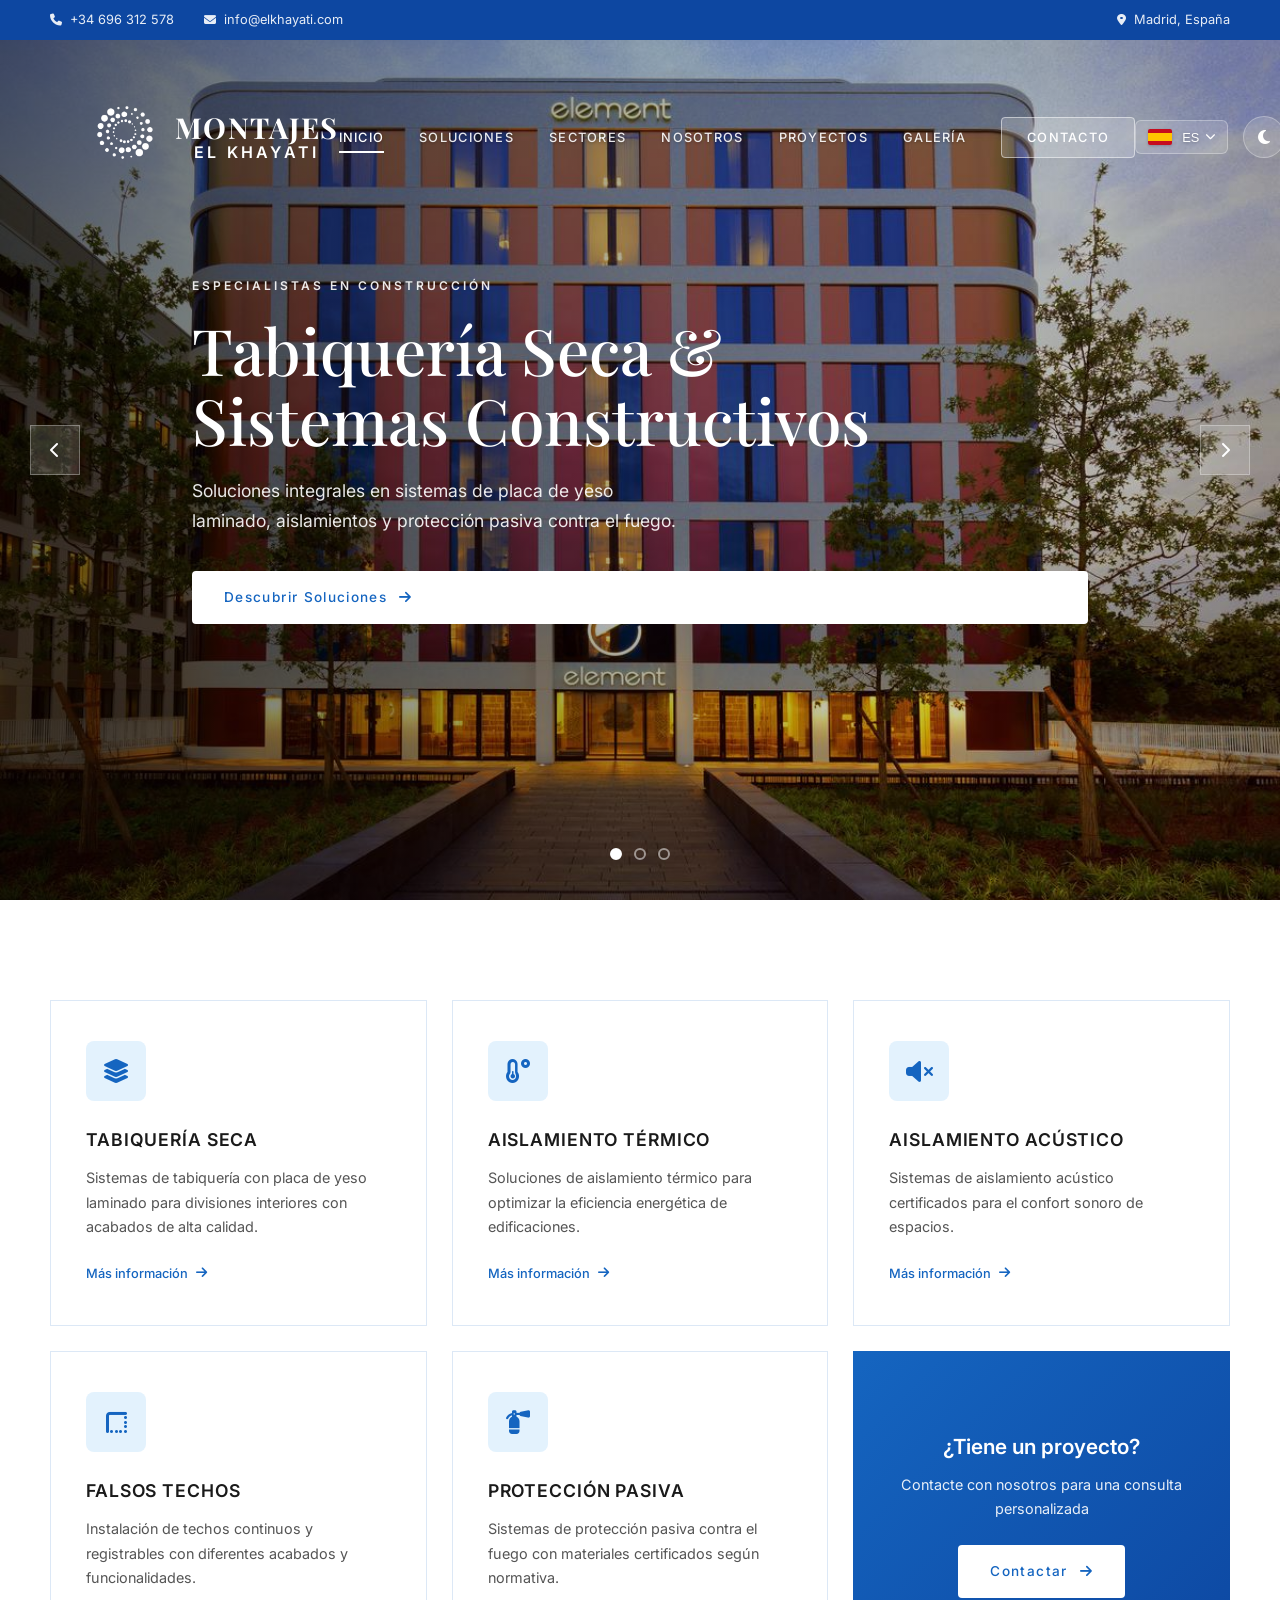
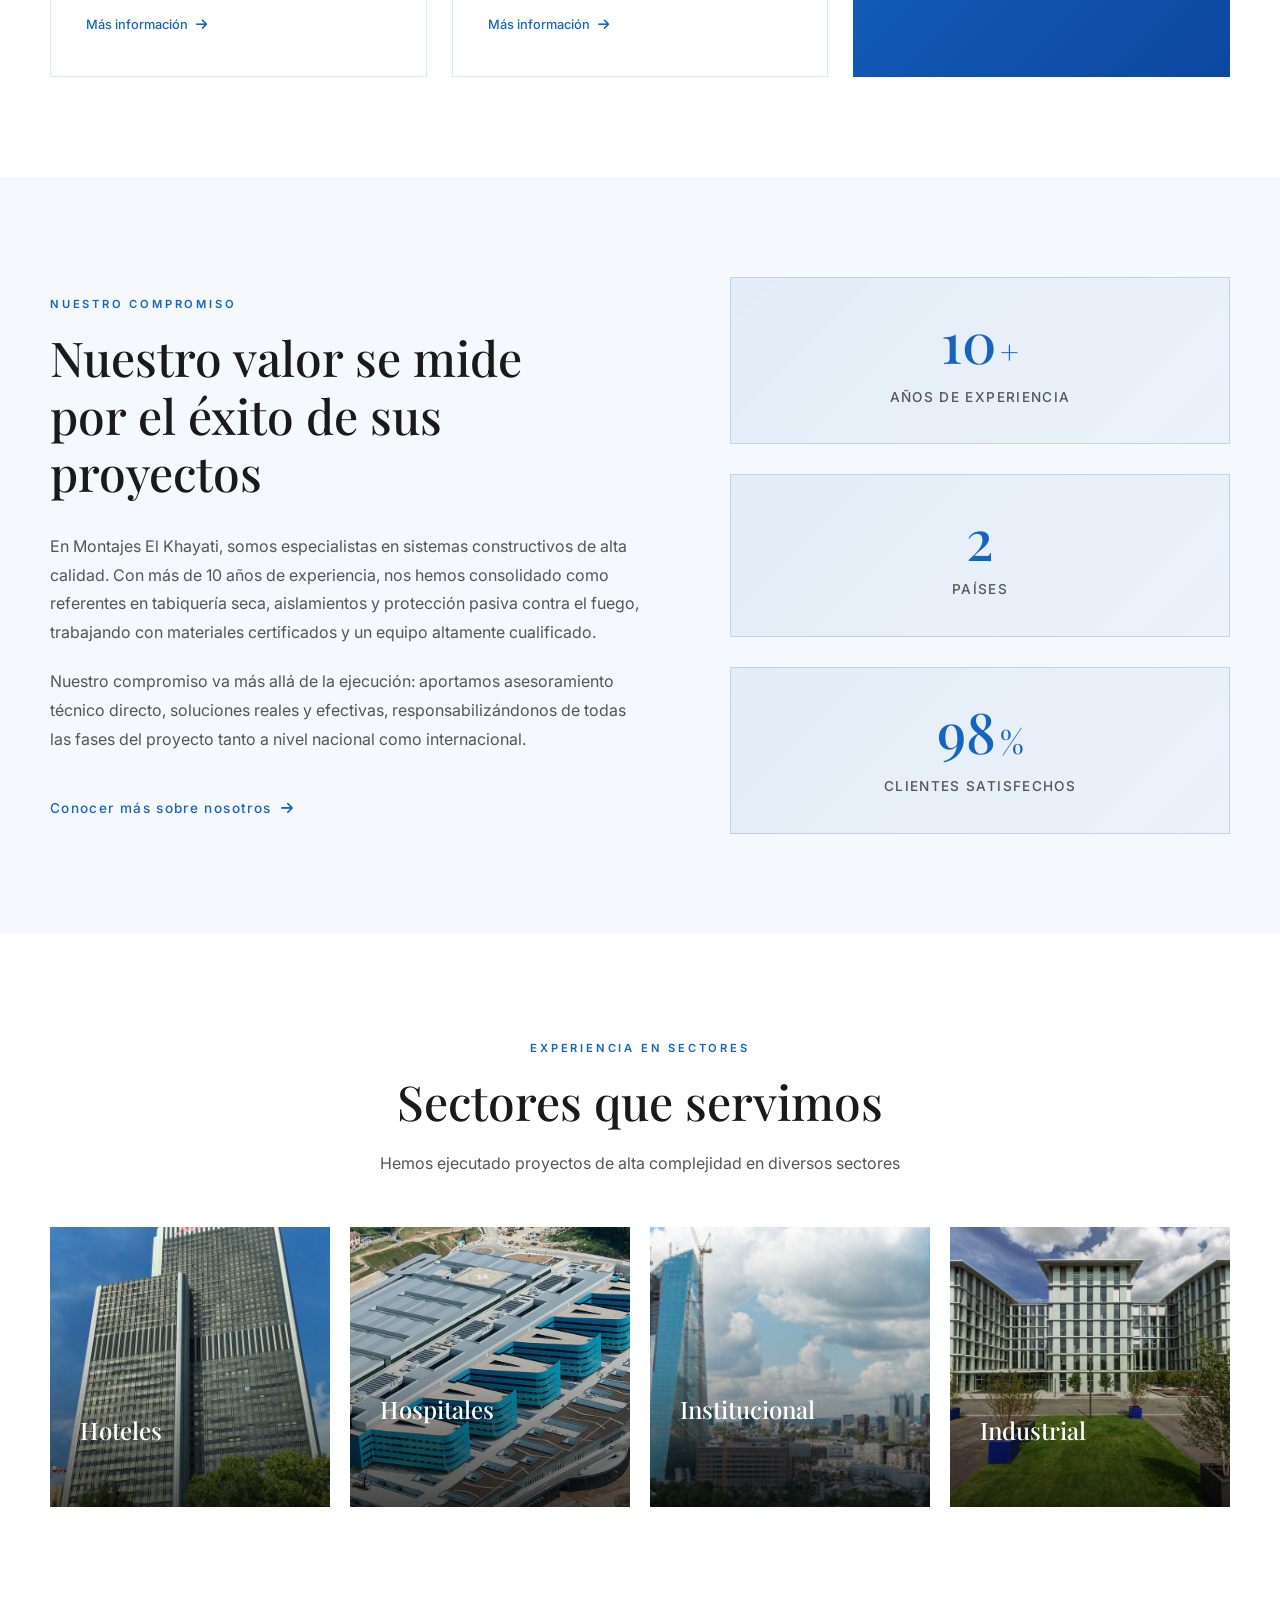
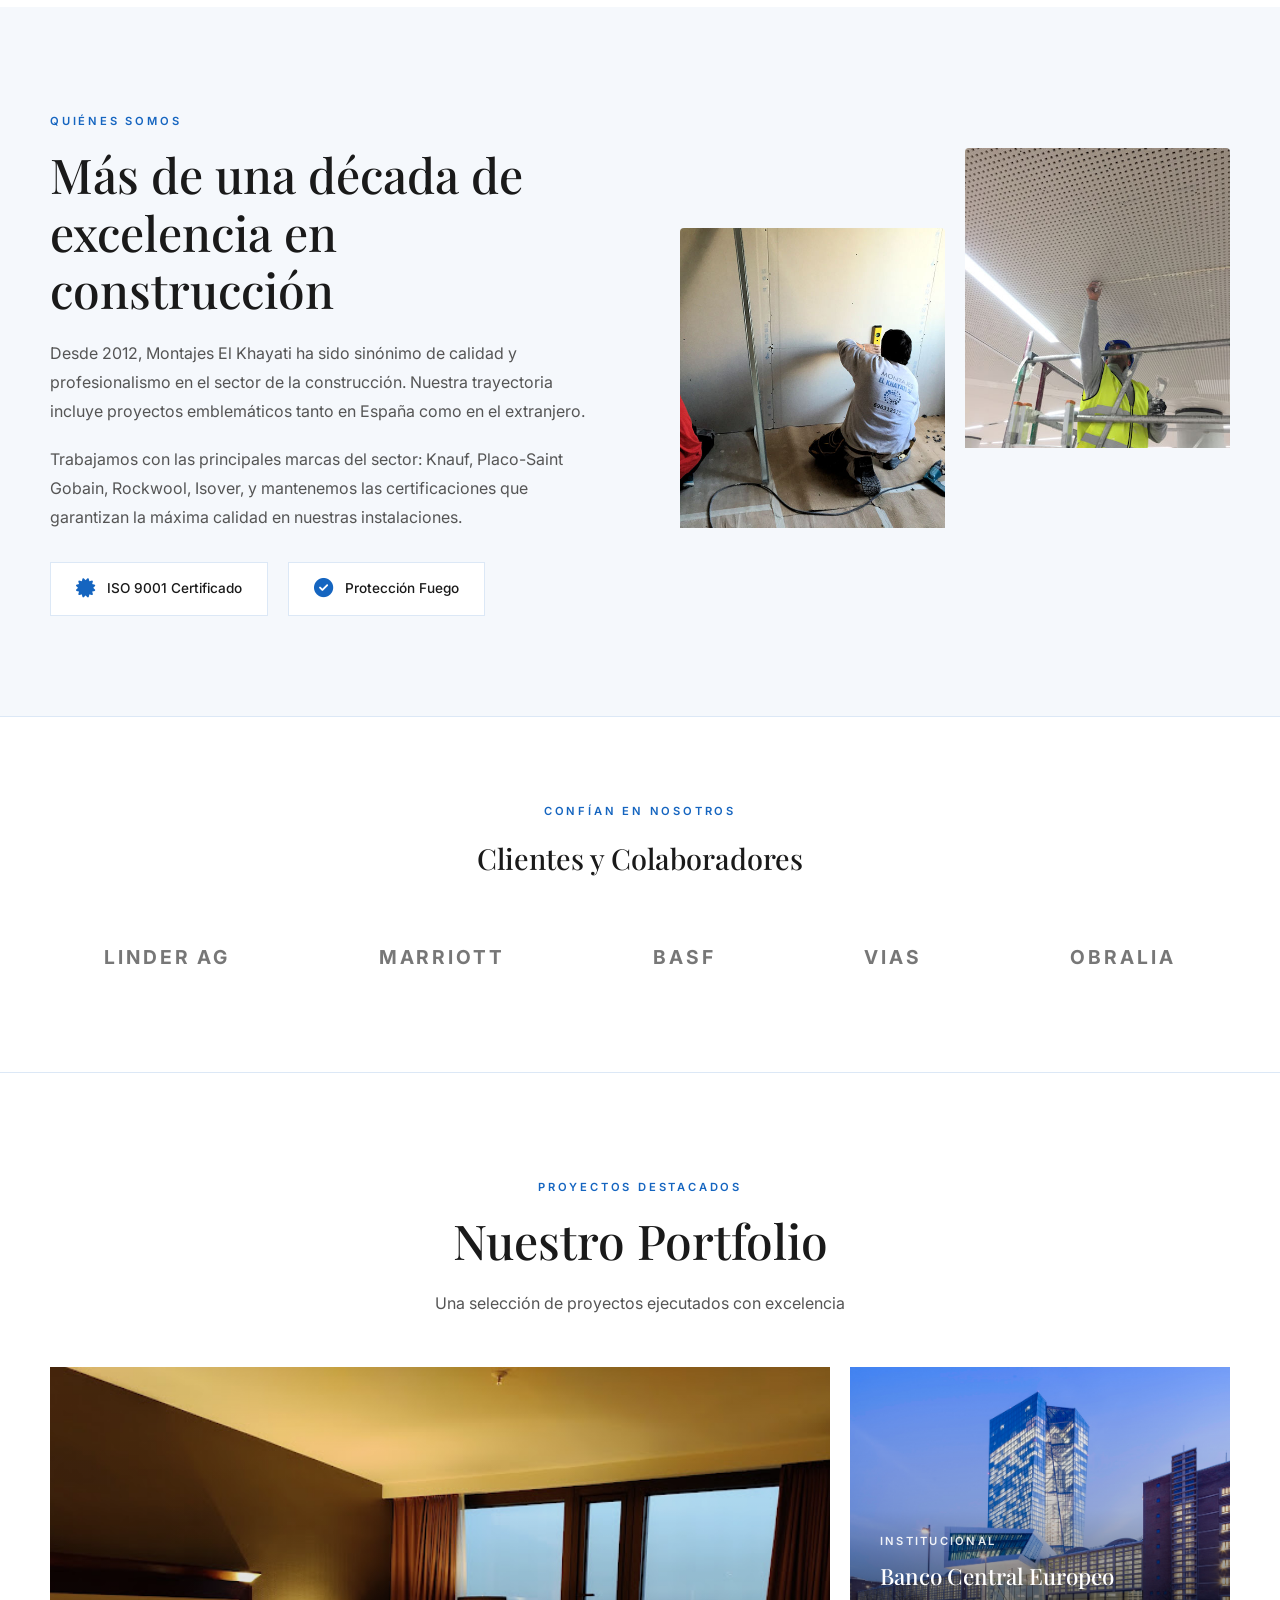
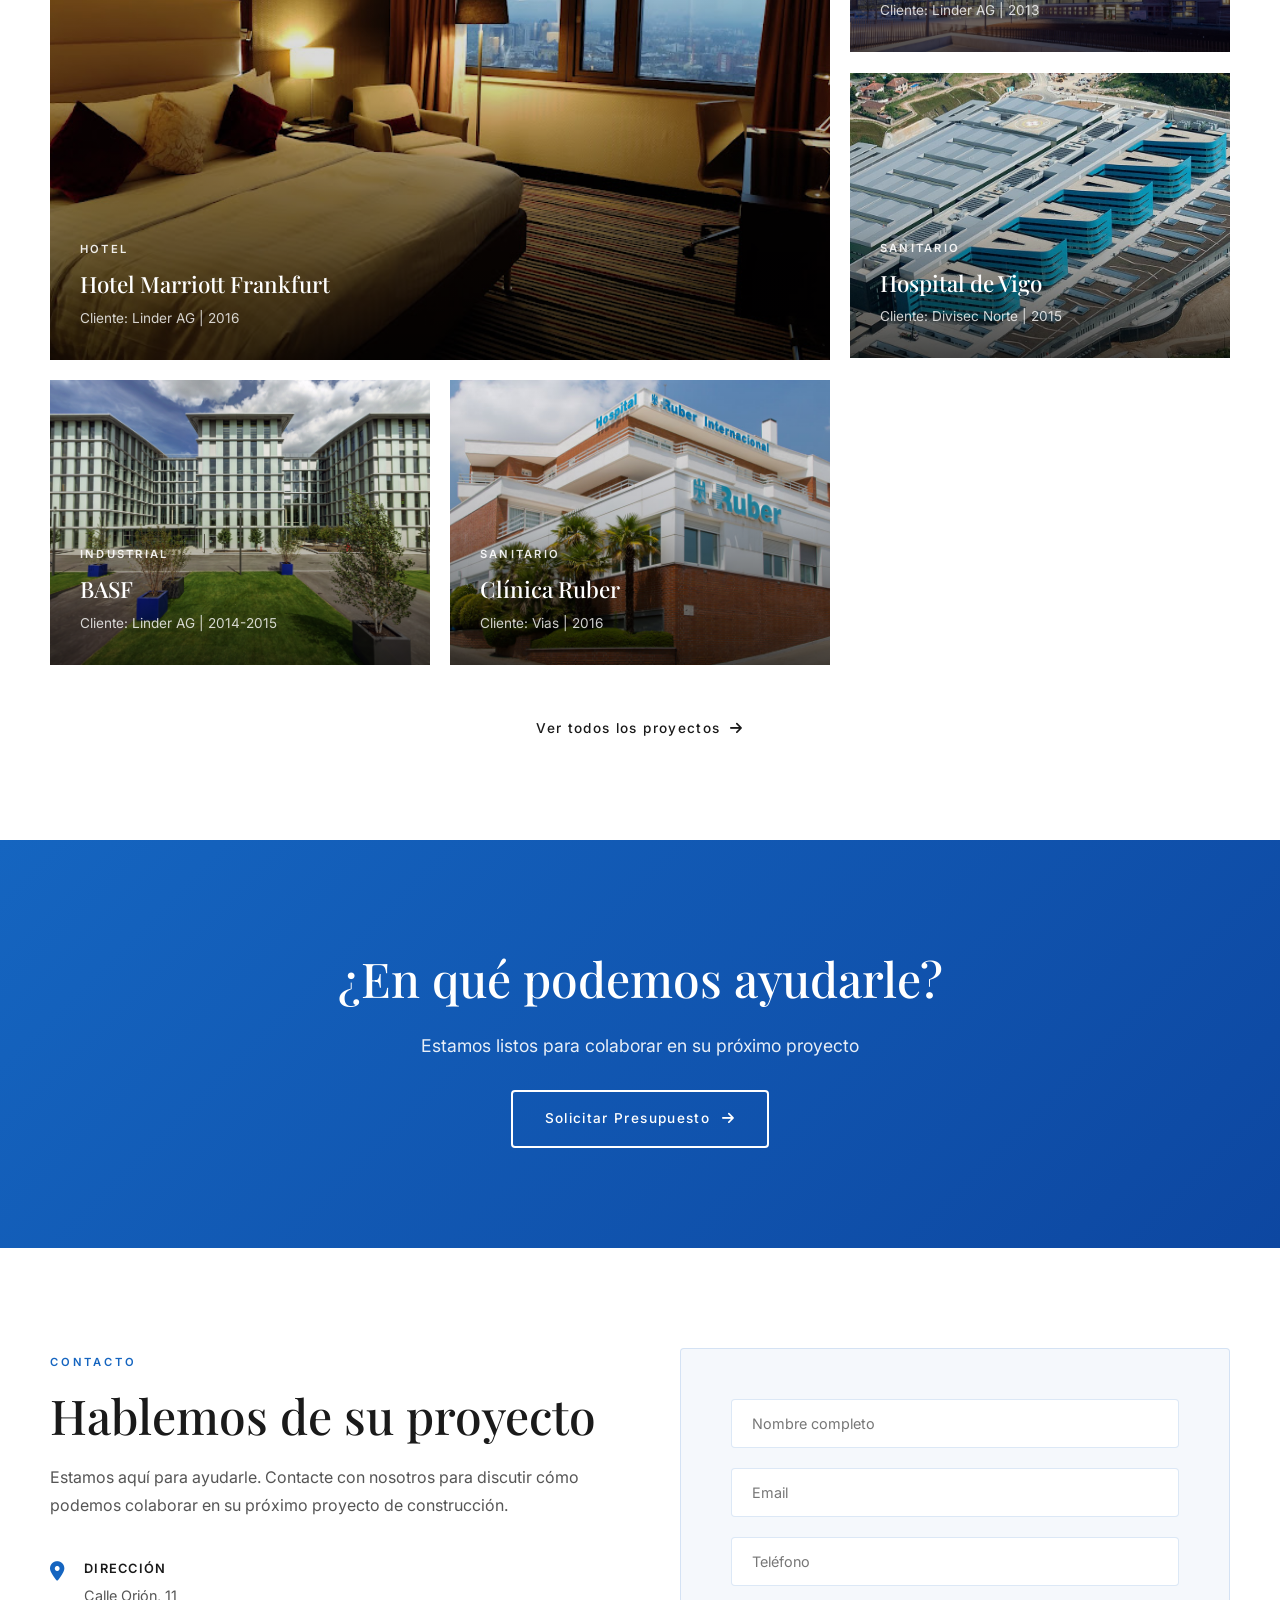
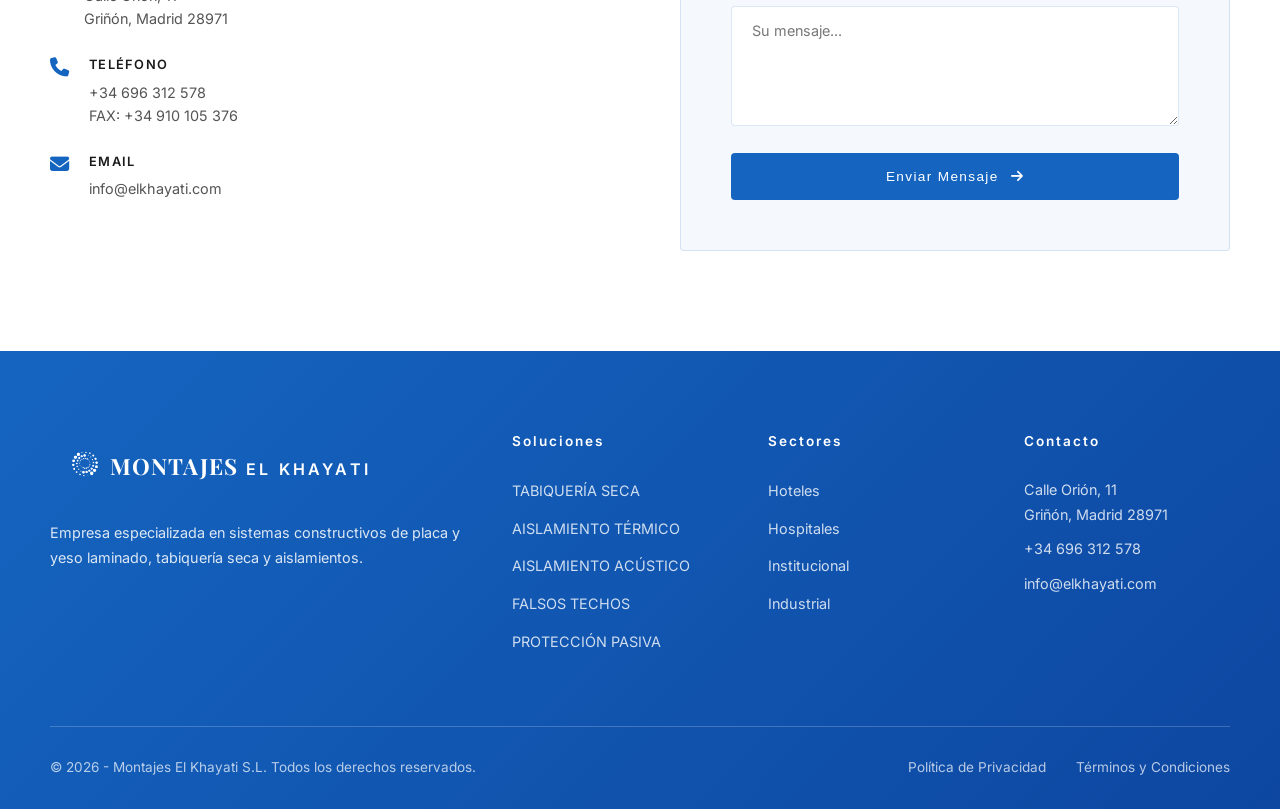
==== commit 683686f5: "Refinement: Footer logo text single-line layout" ====
--- a/index.html
+++ b/index.html
@@ -615,7 +615,10 @@
                 <div class="footer-brand">
                     <a href="#" class="footer-logo">
                         <img src="images/logo.png" alt="Montajes El Khayati" class="logo-icon">
-                        <span>EL KHAYATI</span>
+                        <div class="logo-text">
+                            <span class="logo-title">MONTAJES</span>
+                            <span class="logo-subtitle">EL KHAYATI</span>
+                        </div>
                     </a>
                     <p class="footer-desc" data-translate="footer.desc">Empresa especializada en sistemas constructivos
                         de placa y yeso laminado,
--- a/css/style.css
+++ b/css/style.css
@@ -267,7 +267,8 @@
     max-width: none;
     object-fit: contain;
     transition: var(--transition);
-    margin-right: 15px;
+    margin-right: -25px;
+    filter: brightness(0) invert(1);
 }
 
 .logo-text {
@@ -275,35 +276,41 @@
     flex-direction: column;
     justify-content: center;
     line-height: 1.1;
+    align-items: center;
 }
 
 .logo-title {
     font-family: var(--font-display);
     font-size: 1.8rem;
     font-weight: 700;
-    color: var(--brand-cyan);
+    color: #ffffff;
     letter-spacing: 0.05em;
+    transition: var(--transition);
 }
 
 .logo-subtitle {
     font-family: var(--font-body);
     font-size: 1rem;
     font-weight: 600;
-    color: var(--brand-navy);
+    color: #ffffff;
     letter-spacing: 0.2em;
     text-transform: uppercase;
+    transition: var(--transition);
 }
 
 .header.scrolled .logo-icon {
     height: 90px;
+    filter: none;
 }
 
 .header.scrolled .logo-title {
     font-size: 1.4rem;
+    color: var(--brand-cyan);
 }
 
 .header.scrolled .logo-subtitle {
     font-size: 0.8rem;
+    color: var(--brand-navy);
 }
 
 .nav-list {
@@ -978,7 +985,6 @@
     transition: all 0.5s cubic-bezier(0.4, 0, 0.2, 1);
     position: relative;
     overflow: hidden;
-    cursor: pointer;
 }
 
 .value-stat-item::before {
@@ -1751,10 +1757,28 @@
     object-fit: contain;
 }
 
-.footer-logo span {
+.footer-logo .logo-text {
+    display: flex;
+    flex-direction: row;
+    align-items: baseline;
+    gap: 8px;
+}
+
+.footer-logo .logo-title {
     font-family: var(--font-display);
-    font-size: 1.2rem;
+    font-size: 1.4rem;
+    font-weight: 700;
+    color: #ffffff;
+    letter-spacing: 0.05em;
+}
+
+.footer-logo .logo-subtitle {
+    font-family: var(--font-body);
+    font-size: 1rem;
+    font-weight: 600;
+    color: #ffffff;
     letter-spacing: 0.2em;
+    text-transform: uppercase;
 }
 
 .footer-desc {
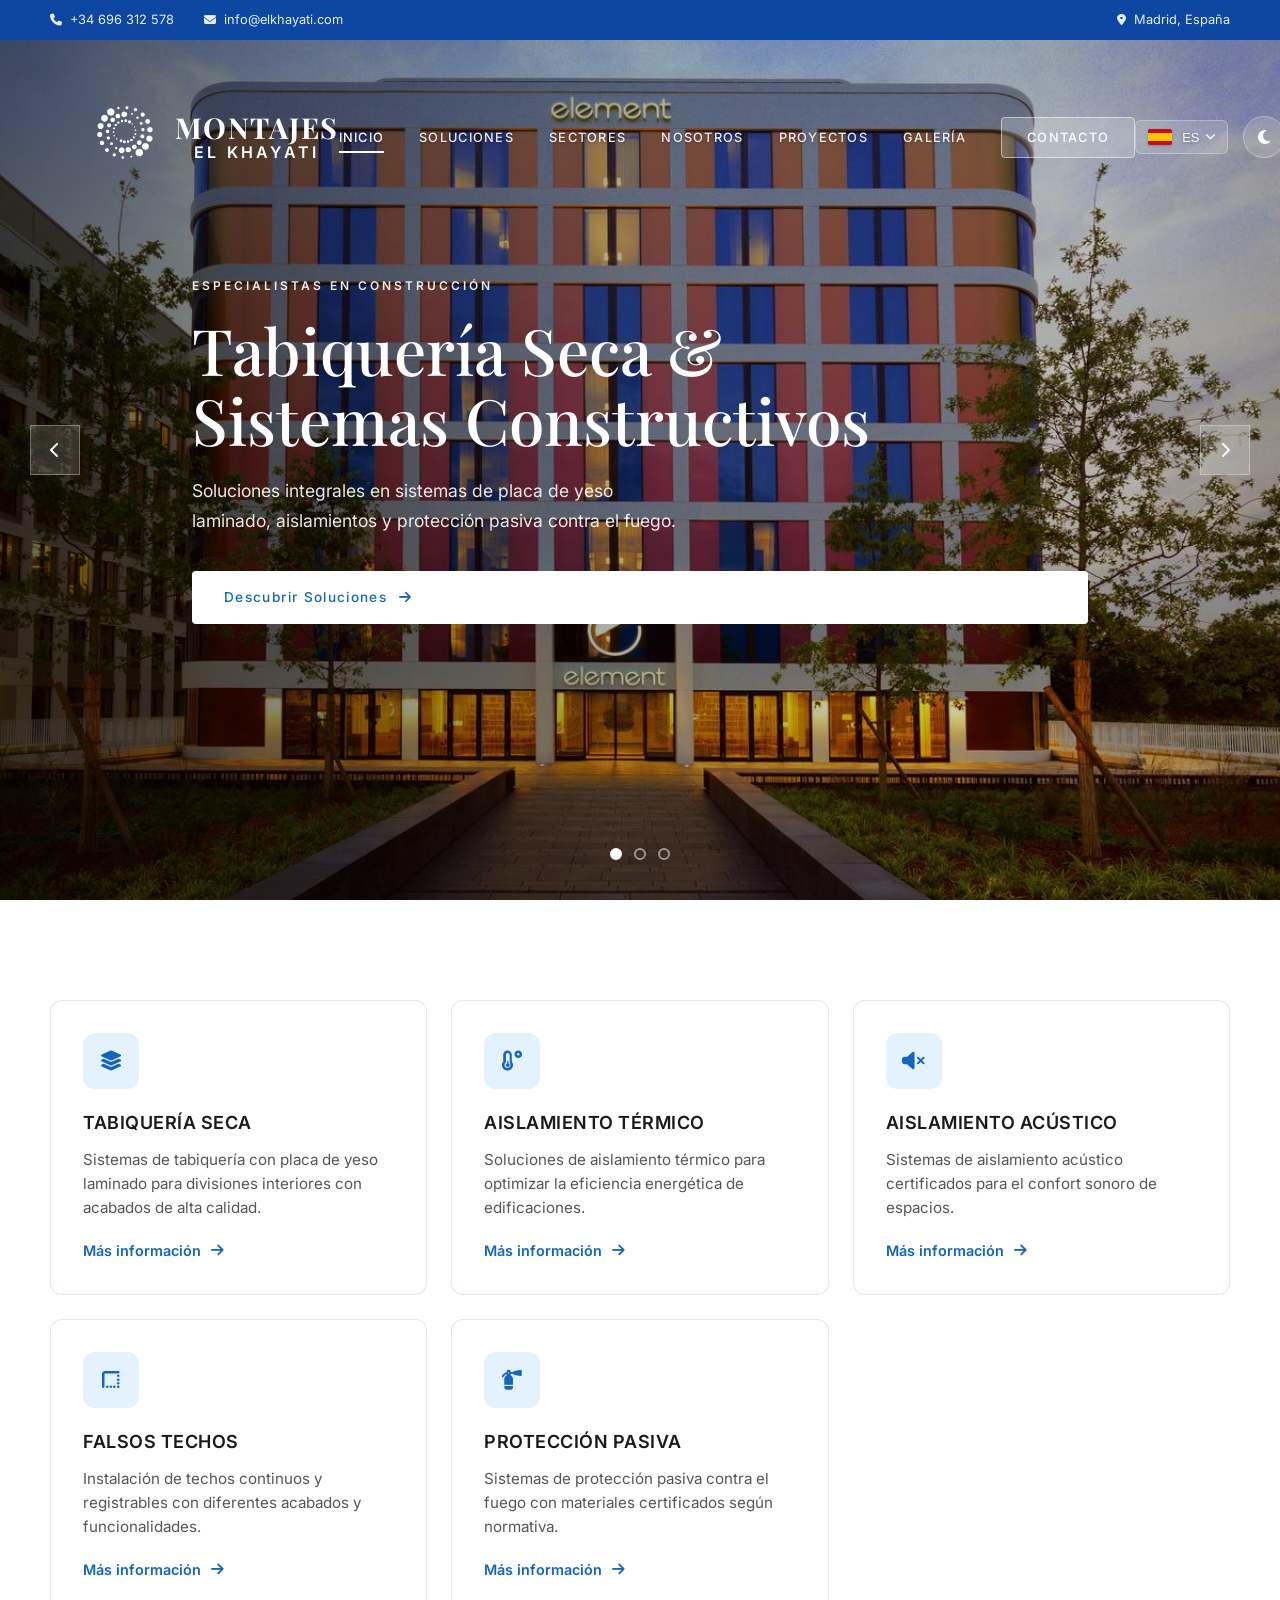
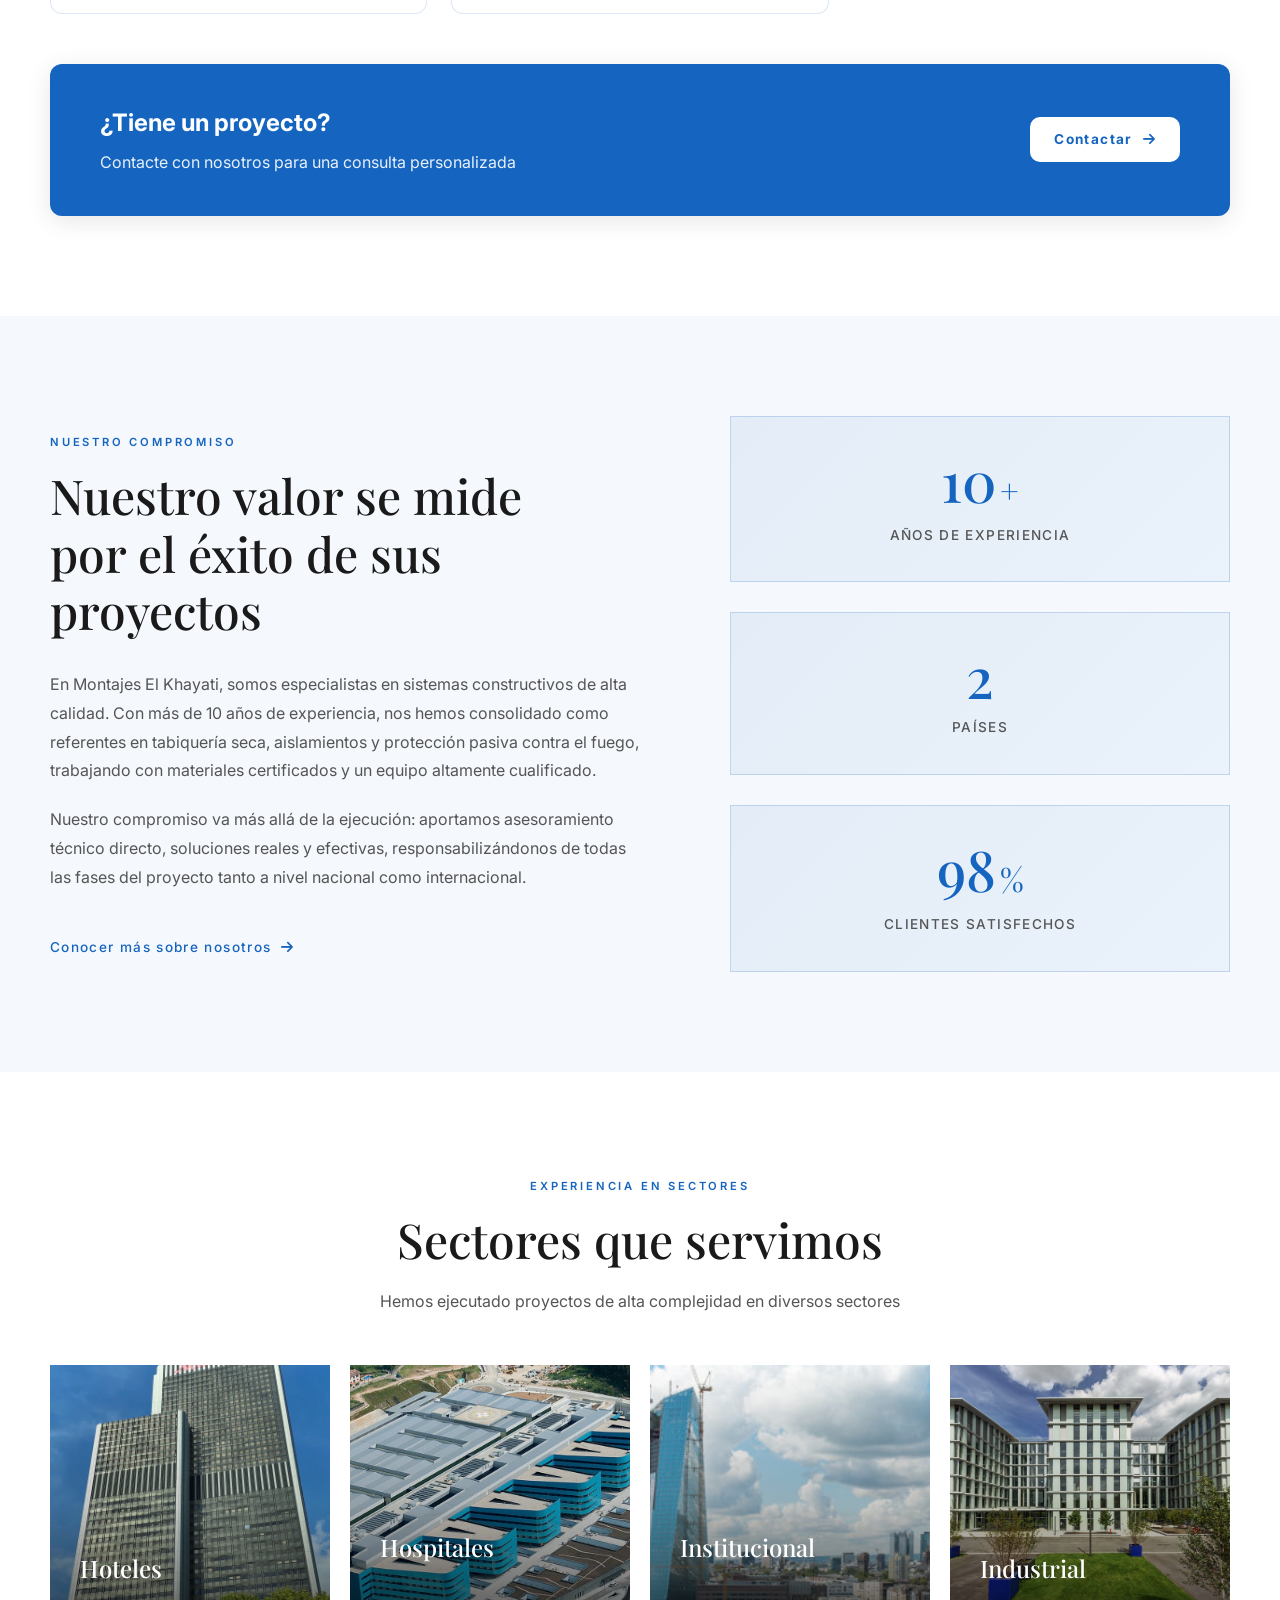
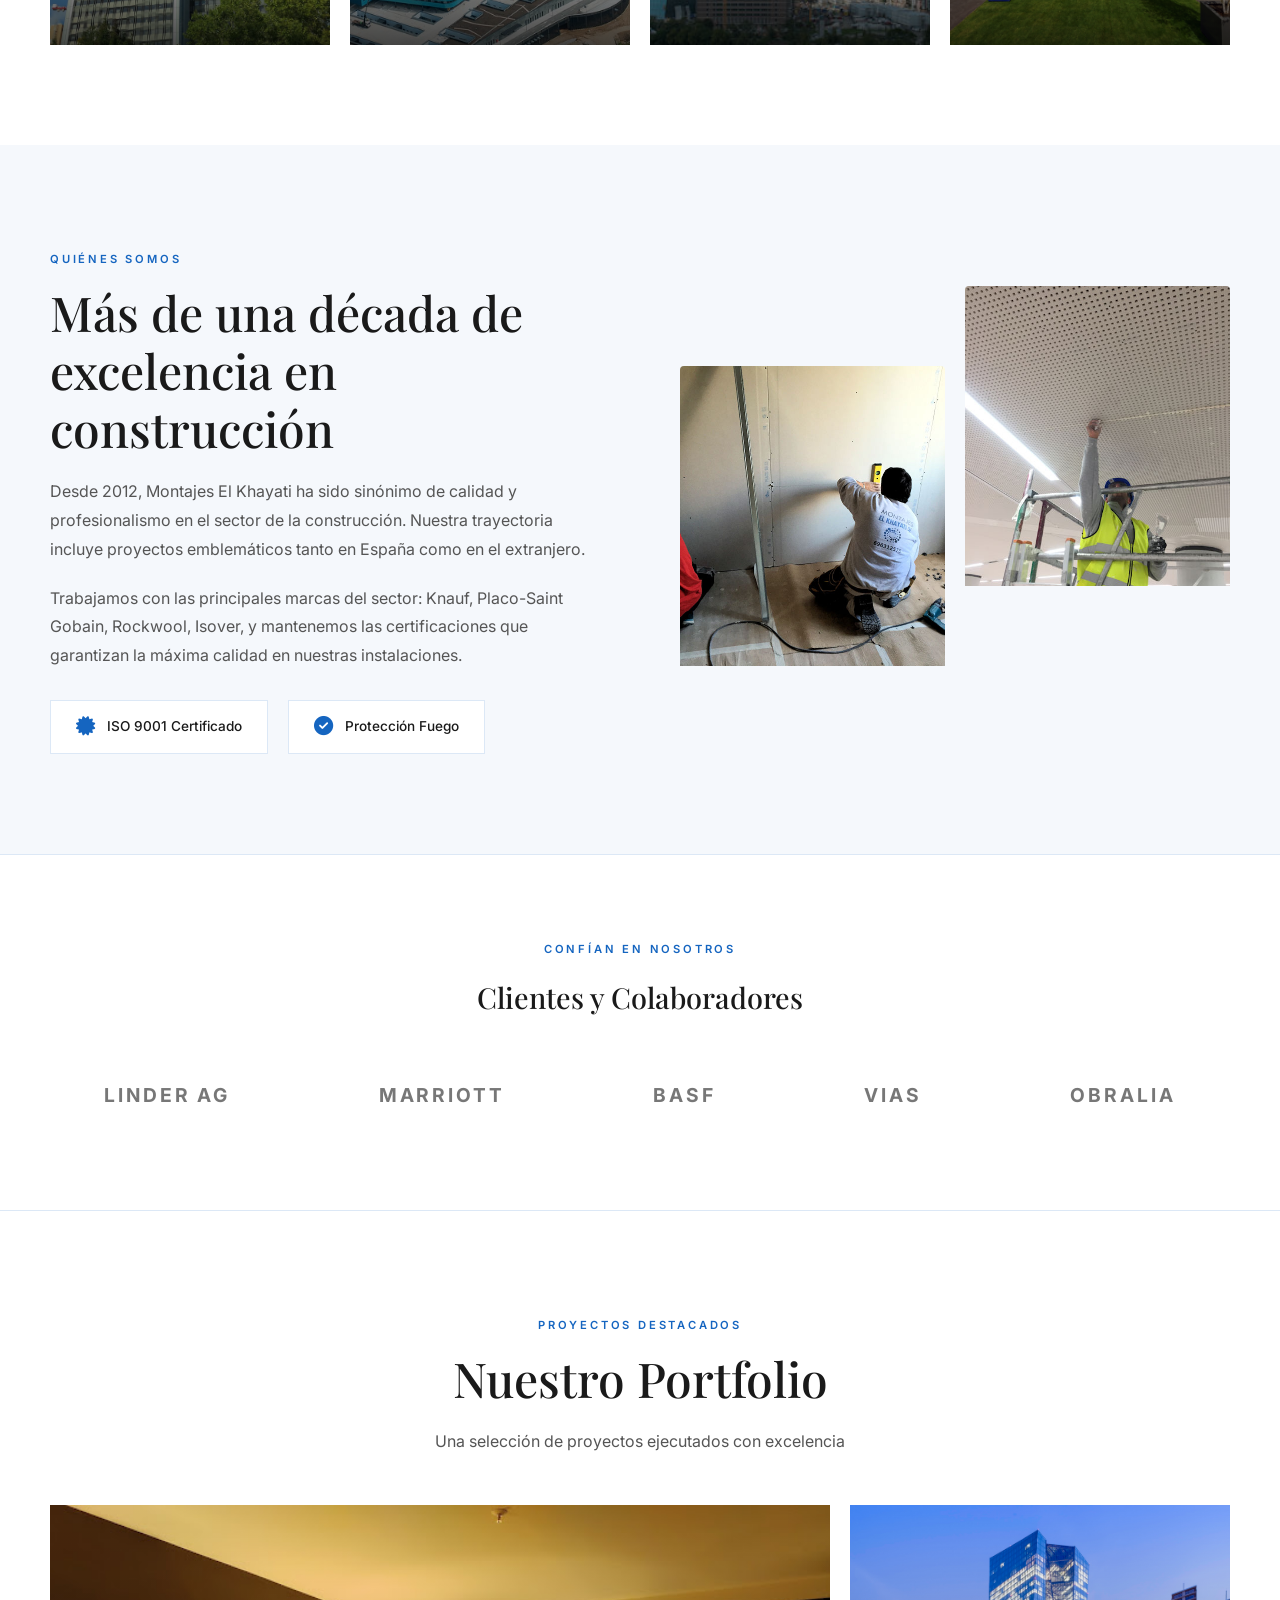
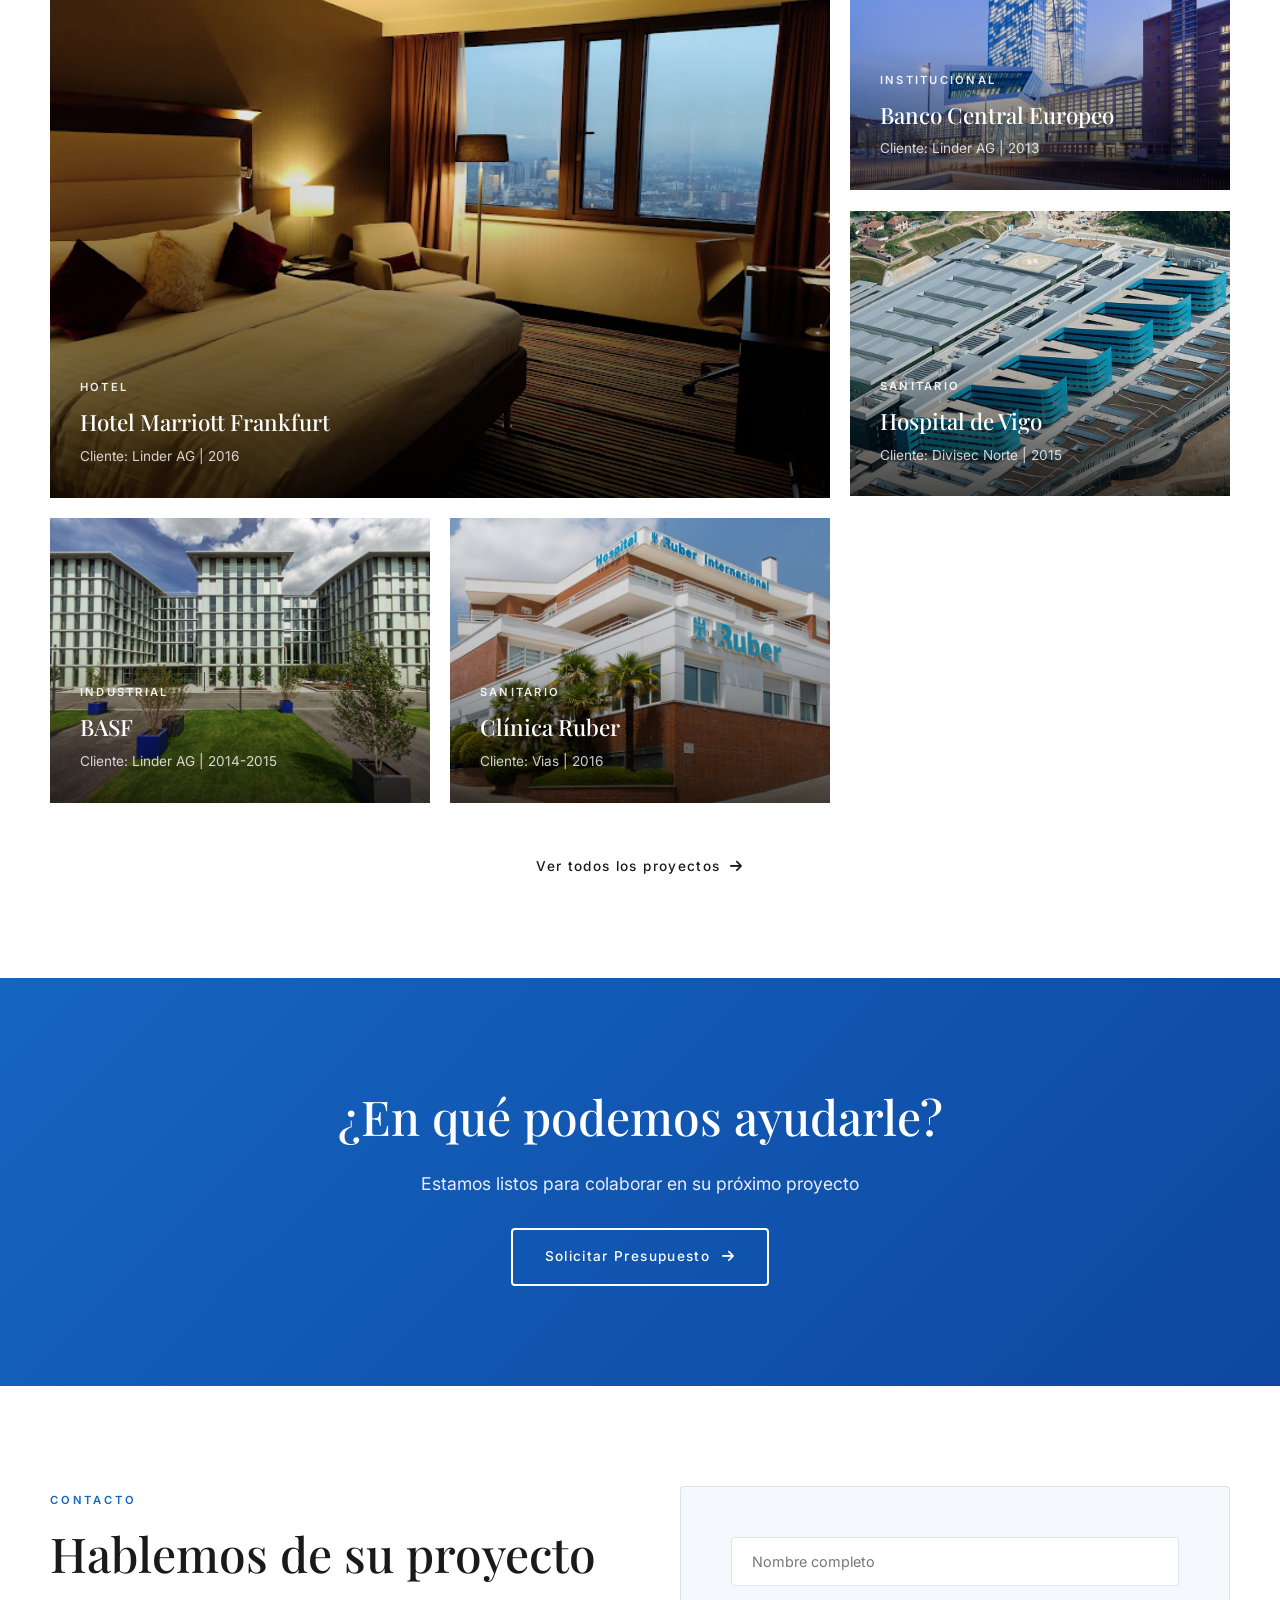
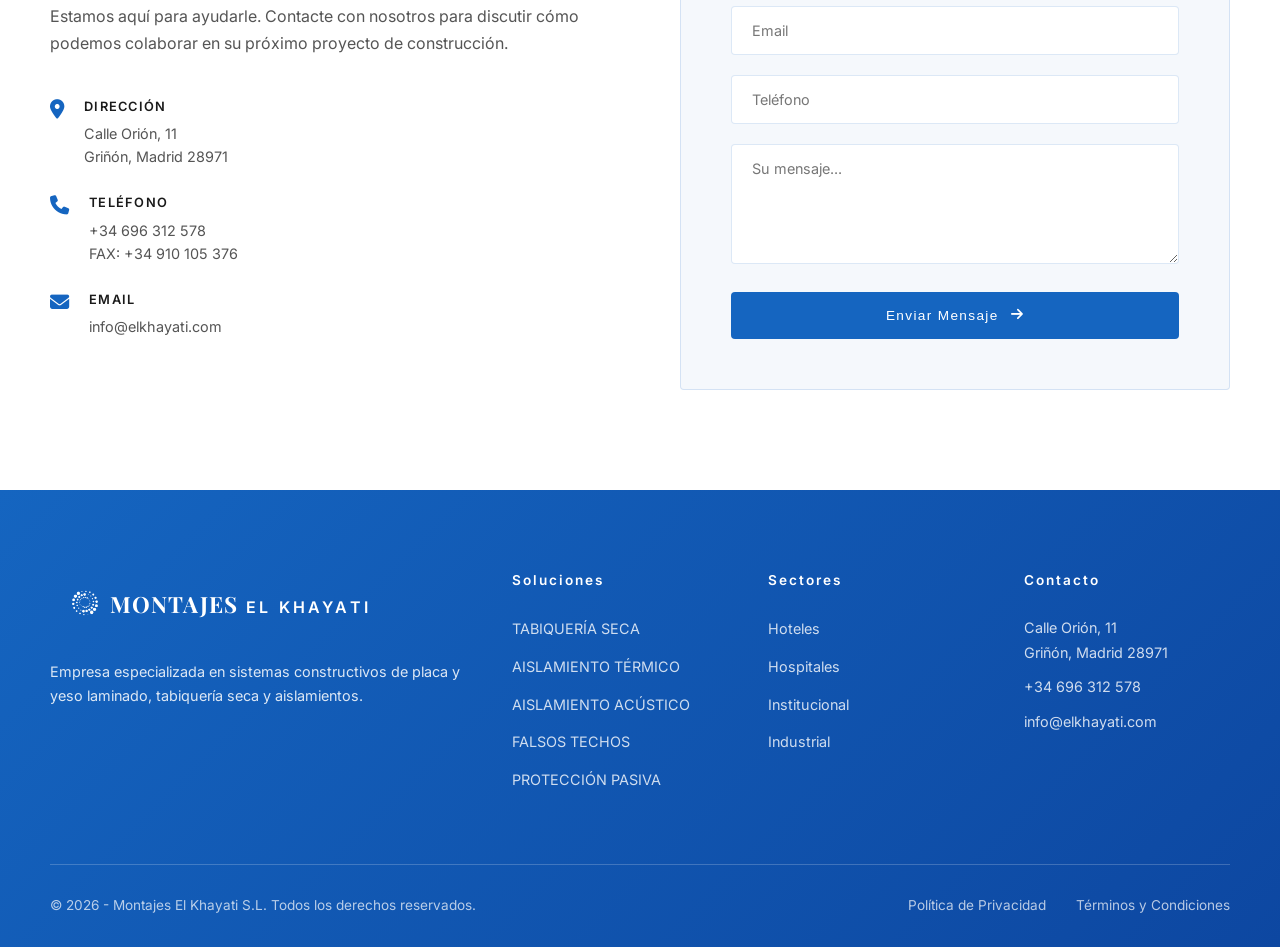
==== commit dd183dba: "Refactor: Redesign Solutions section (grid + full-width CTA)" ====
--- a/index.html
+++ b/index.html
@@ -296,16 +296,18 @@
                         <span data-translate="solutions.link">Ver más</span> <i class="fas fa-arrow-right"></i>
                     </a>
                 </div>
-                <div class="solution-card solution-card-cta" data-aos="fade-up" data-aos-delay="500">
-                    <div class="solution-cta-content">
-                        <h3 data-translate="solutions.cta.title">¿Necesita asesoramiento?</h3>
-                        <p data-translate="solutions.cta.desc">Contáctenos para una consulta personalizada</p>
-                        <a href="#contacto" class="btn btn-primary">
-                            <span data-translate="solutions.cta.btn">Contactar</span>
-                            <i class="fas fa-arrow-right"></i>
-                        </a>
-                    </div>
-                </div>
+            </div>
+
+            <!-- Full Width CTA Band -->
+            <div class="services-cta" data-aos="fade-up" data-aos-delay="500">
+                <div class="services-cta-content">
+                    <h3 data-translate="solutions.cta.title">¿Necesita asesoramiento?</h3>
+                    <p data-translate="solutions.cta.desc">Contáctenos para una consulta personalizada</p>
+                </div>
+                <a href="#contacto" class="btn btn-light-primary">
+                    <span data-translate="solutions.cta.btn">Contactar</span>
+                    <i class="fas fa-arrow-right"></i>
+                </a>
             </div>
         </div>
     </section>
--- a/css/style.css
+++ b/css/style.css
@@ -803,67 +803,56 @@
     background: var(--bg-dark);
 }
 
+/* Solution Grid */
 .solutions-grid {
     display: grid;
-    grid-template-columns: repeat(3, 1fr);
-    gap: 25px;
+    grid-template-columns: repeat(3, minmax(0, 1fr));
+    gap: 24px;
 }
 
 .solution-card {
-    background: var(--bg-card);
+    background: #ffffff;
     border: 1px solid var(--border);
-    padding: 40px 35px;
-    transition: var(--transition);
-    position: relative;
-    overflow: hidden;
-}
-
-.solution-card::before {
-    content: '';
-    position: absolute;
-    top: 0;
-    left: 0;
-    width: 4px;
-    height: 0;
-    background: var(--accent);
-    transition: height 0.4s ease;
+    border-radius: 12px;
+    padding: 32px;
+    min-height: 260px;
+    display: flex;
+    flex-direction: column;
+    transition: var(--transition);
 }
 
 .solution-card:hover {
-    transform: translateY(-8px);
-    box-shadow: var(--shadow-lg);
+    transform: translateY(-4px);
+    box-shadow: 0 10px 25px rgba(21, 101, 192, 0.08);
+    /* Blue-tinted shadow */
     border-color: var(--accent);
 }
 
-.solution-card:hover::before {
-    height: 100%;
-}
-
 .solution-icon {
-    width: 60px;
-    height: 60px;
-    display: flex;
-    align-items: center;
-    justify-content: center;
-    background: var(--accent-light);
+    width: 56px;
+    height: 56px;
+    border-radius: 12px;
+    background: var(--blue-pale);
+    display: grid;
+    place-items: center;
+    margin-bottom: 20px;
+    font-size: 1.25rem;
     color: var(--accent);
-    font-size: 1.5rem;
-    border-radius: 8px;
-    margin-bottom: 25px;
     transition: var(--transition);
 }
 
 .solution-card:hover .solution-icon {
     background: var(--accent);
     color: #ffffff;
+    transform: scale(1.05);
 }
 
 .solution-title {
-    font-size: 1.1rem;
+    font-size: 1.125rem;
     font-weight: 600;
-    letter-spacing: 0.05em;
+    letter-spacing: 0.5px;
     color: var(--text-dark);
-    margin-bottom: 12px;
+    margin-bottom: 10px;
     transition: color 0.3s ease;
 }
 
@@ -872,73 +861,94 @@
 }
 
 .solution-desc {
+    font-size: 0.95rem;
+    color: var(--text-muted);
+    /* Darker gray */
+    line-height: 1.6;
+    margin-bottom: 18px;
+    max-width: 42ch;
+}
+
+.solution-link {
+    margin-top: auto;
+    /* Pins to bottom */
+    display: inline-flex;
+    align-items: center;
+    gap: 10px;
     font-size: 0.9rem;
-    color: var(--text-muted);
-    line-height: 1.7;
-    margin-bottom: 20px;
-}
-
-.solution-link {
-    display: inline-flex;
-    align-items: center;
-    gap: 8px;
-    font-size: 0.8rem;
-    font-weight: 500;
+    font-weight: 600;
     color: var(--accent);
     text-decoration: none;
     transition: var(--transition);
 }
 
 .solution-link:hover {
-    gap: 12px;
-}
-
-/* Solution CTA Card */
-.solution-card-cta {
-    background: linear-gradient(135deg, var(--accent) 0%, var(--blue-dark) 100%);
-    border: none;
-    display: flex;
-    align-items: center;
-    justify-content: center;
-}
-
-.solution-card-cta::before {
-    display: none;
-}
-
-.solution-card-cta:hover {
-    transform: translateY(-8px);
-}
-
-.solution-cta-content {
-    text-align: center;
-    color: #ffffff;
-}
-
-.solution-cta-content h3 {
-    font-size: 1.3rem;
-    font-weight: 600;
-    margin-bottom: 10px;
-}
-
-.solution-cta-content p {
-    font-size: 0.9rem;
-    opacity: 0.9;
-    margin-bottom: 25px;
-}
-
-.solution-cta-content .btn-primary {
+    gap: 14px;
+}
+
+/* Full Width Services CTA */
+.services-cta {
+    margin-top: 50px;
+    border-radius: 12px;
+    padding: 40px 50px;
+    background: var(--accent);
+    /* Brand Blue */
+    color: #ffffff;
+    display: flex;
+    align-items: center;
+    justify-content: space-between;
+    gap: 30px;
+    box-shadow: var(--shadow-md);
+}
+
+.services-cta-content h3 {
+    font-size: 1.5rem;
+    font-weight: 700;
+    margin-bottom: 8px;
+    color: #ffffff;
+}
+
+.services-cta-content p {
+    font-size: 1rem;
+    color: rgba(255, 255, 255, 0.9);
+    margin: 0;
+}
+
+.btn-light-primary {
     background: #ffffff;
     color: var(--accent);
-}
-
-.solution-cta-content .btn-primary:hover {
-    background: var(--accent-light);
+    padding: 12px 24px;
+    border-radius: 10px;
+    font-weight: 700;
+    display: inline-flex;
+    align-items: center;
+    gap: 10px;
+    text-decoration: none;
+    transition: var(--transition);
+    white-space: nowrap;
+}
+
+.btn-light-primary:hover {
+    transform: translateY(-2px);
+    box-shadow: 0 5px 15px rgba(0, 0, 0, 0.1);
+    background: #f8f9fa;
 }
 
 @media (max-width: 992px) {
     .solutions-grid {
         grid-template-columns: repeat(2, 1fr);
+    }
+
+    .services-cta {
+        flex-direction: column;
+        text-align: center;
+        padding: 35px 25px;
+        gap: 25px;
+    }
+
+    .services-cta .btn-light-primary {
+        width: 100%;
+        justify-content: center;
     }
 }
 
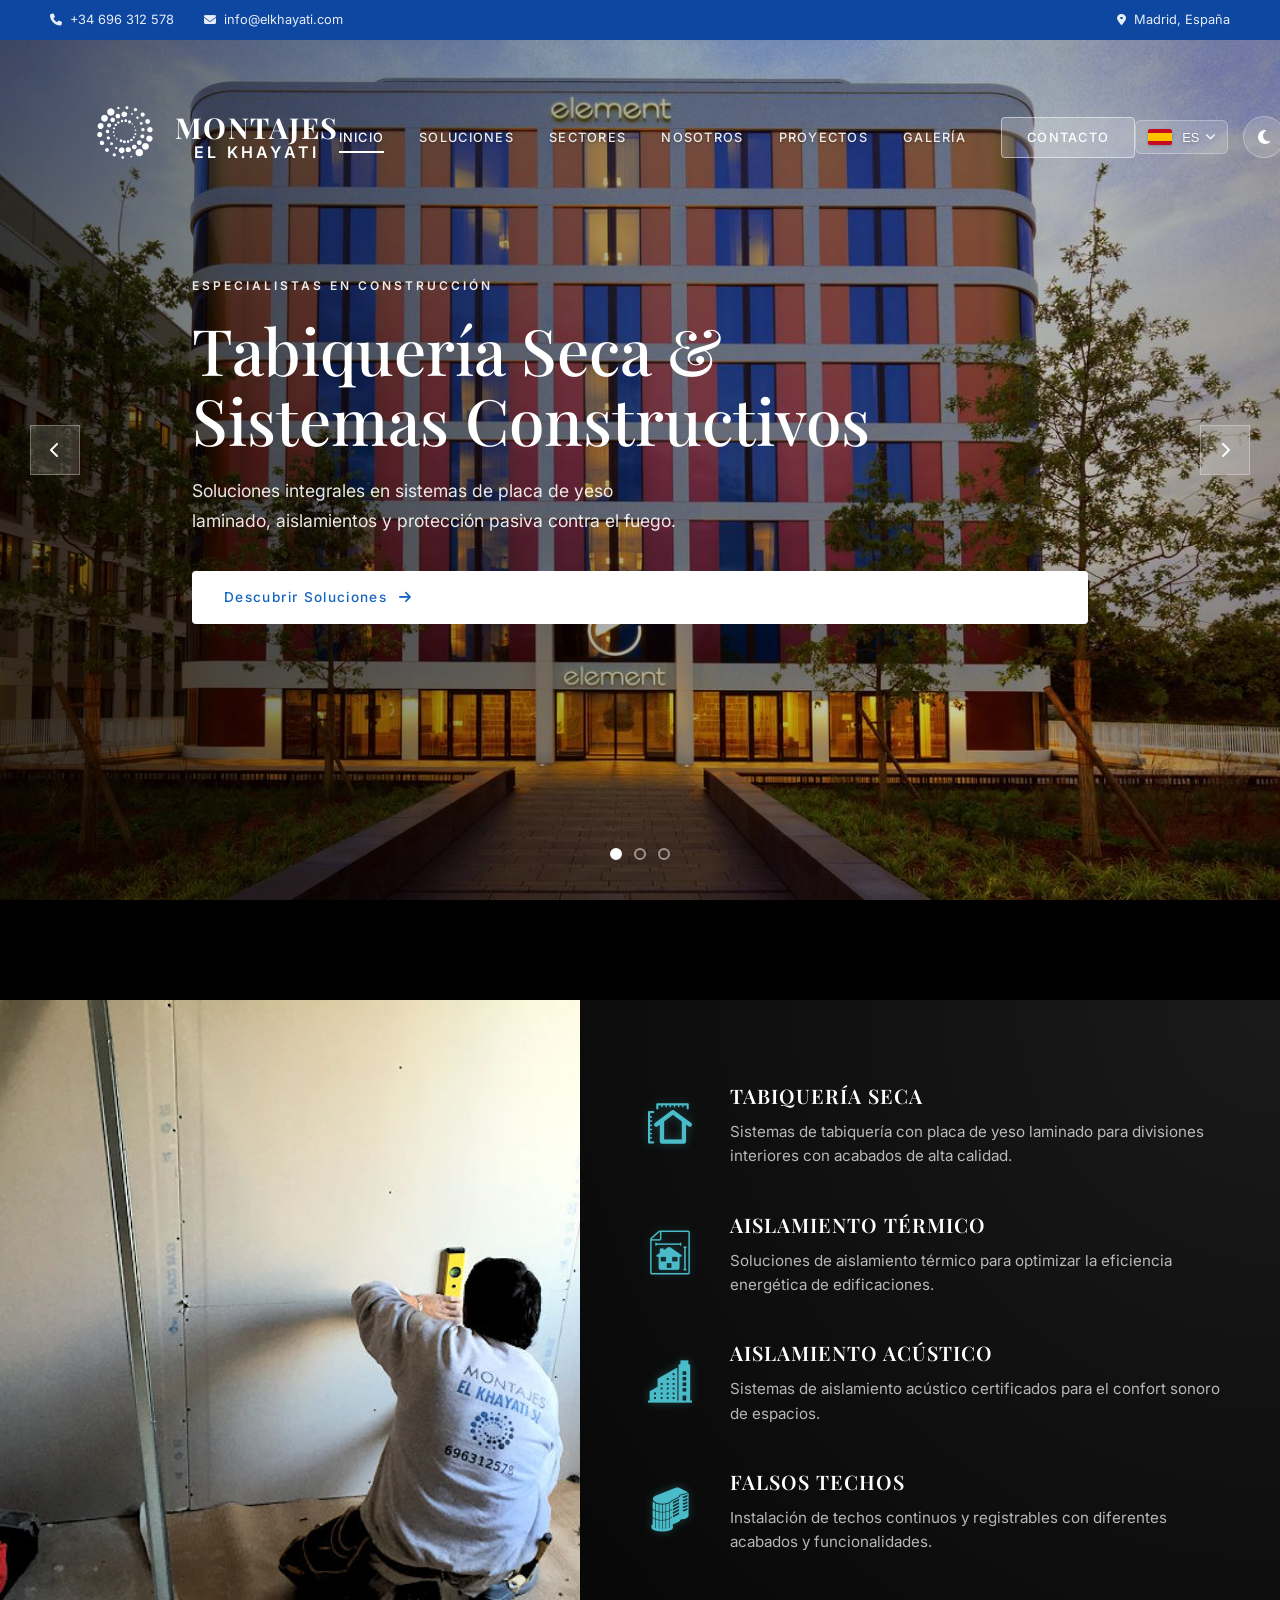
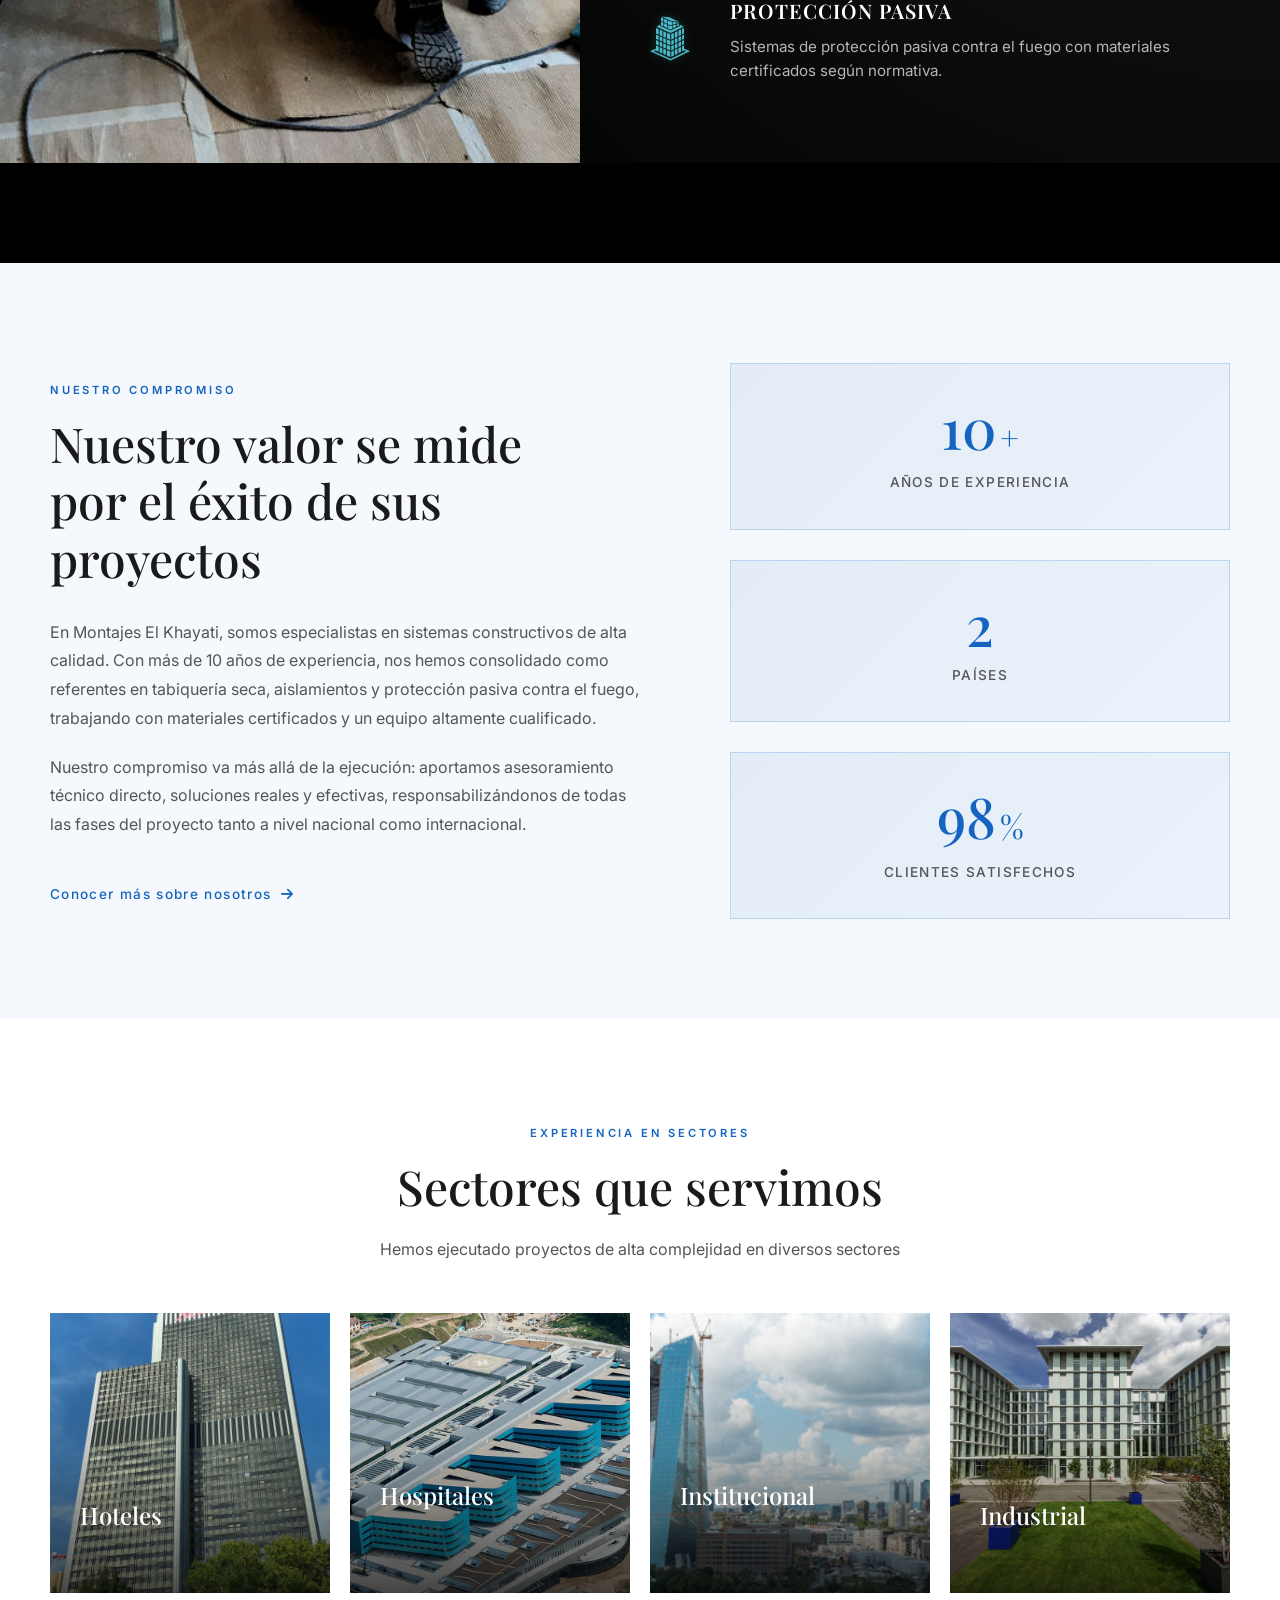
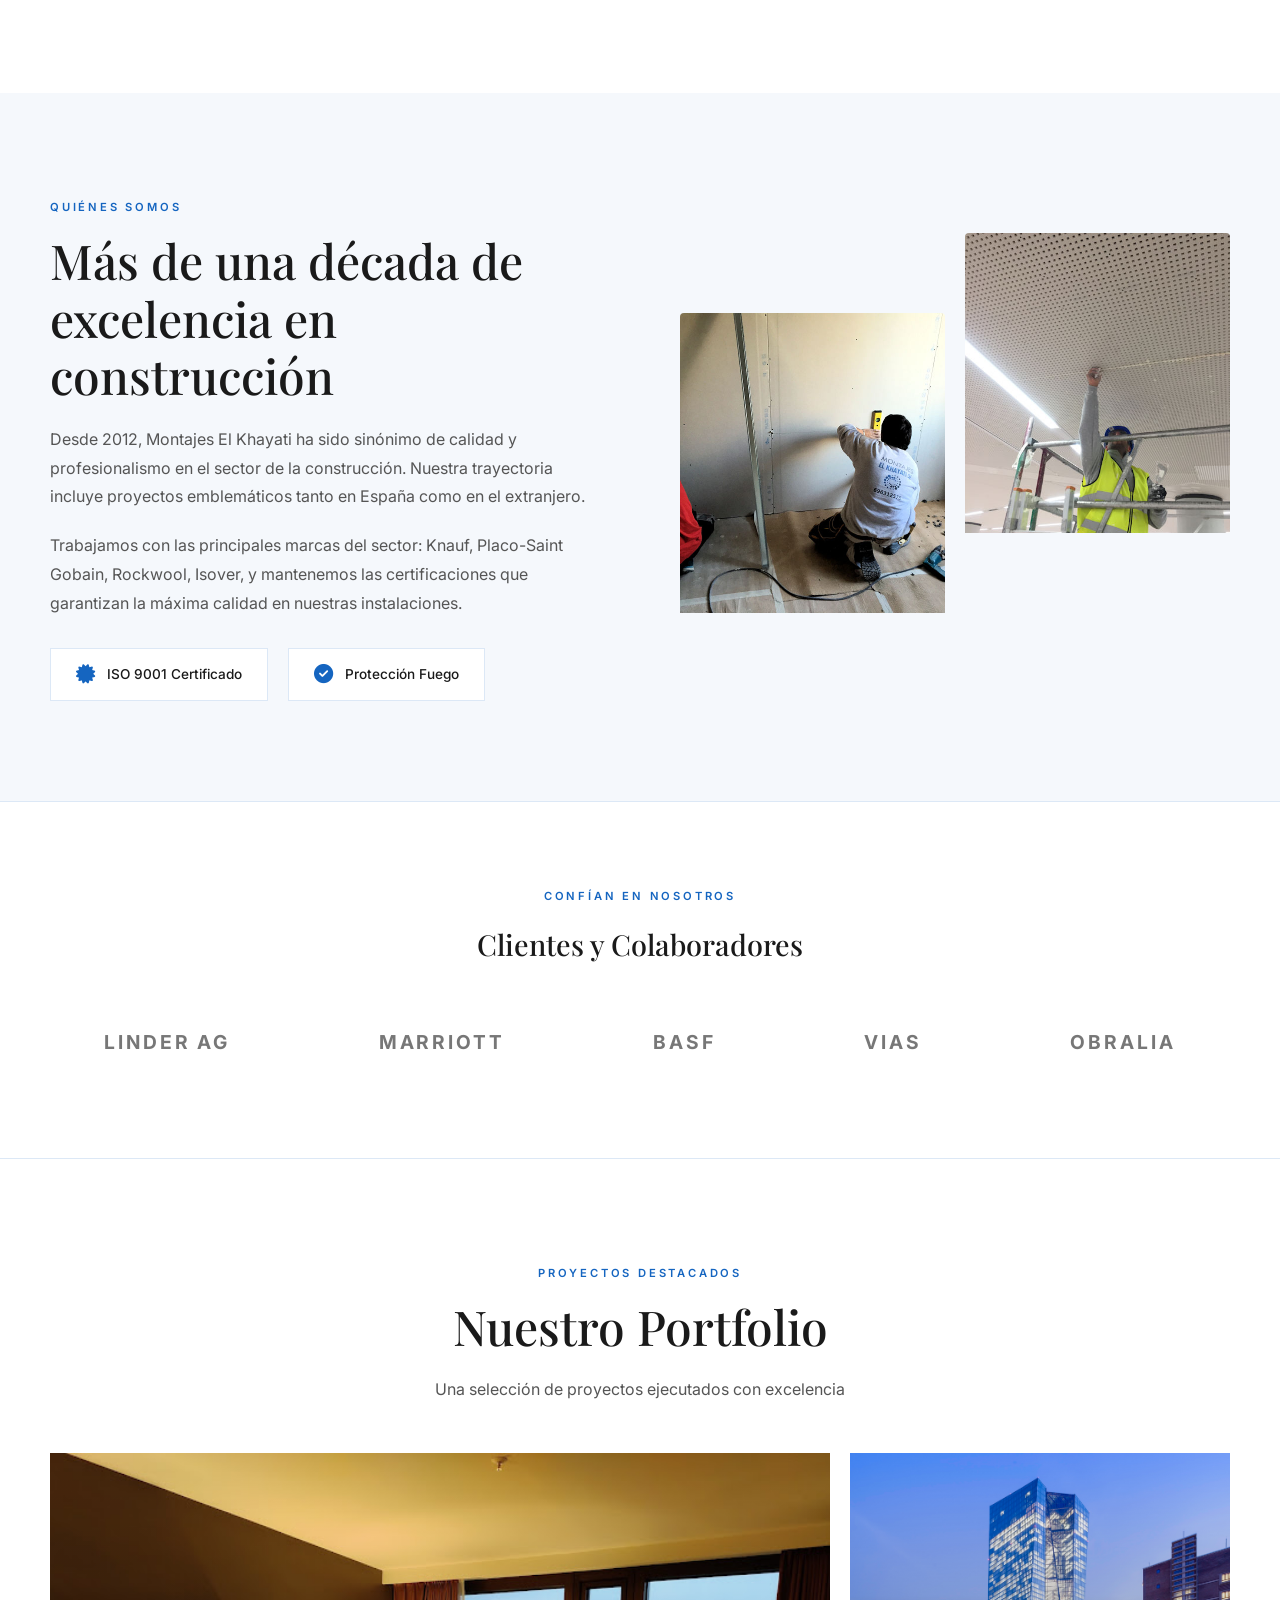
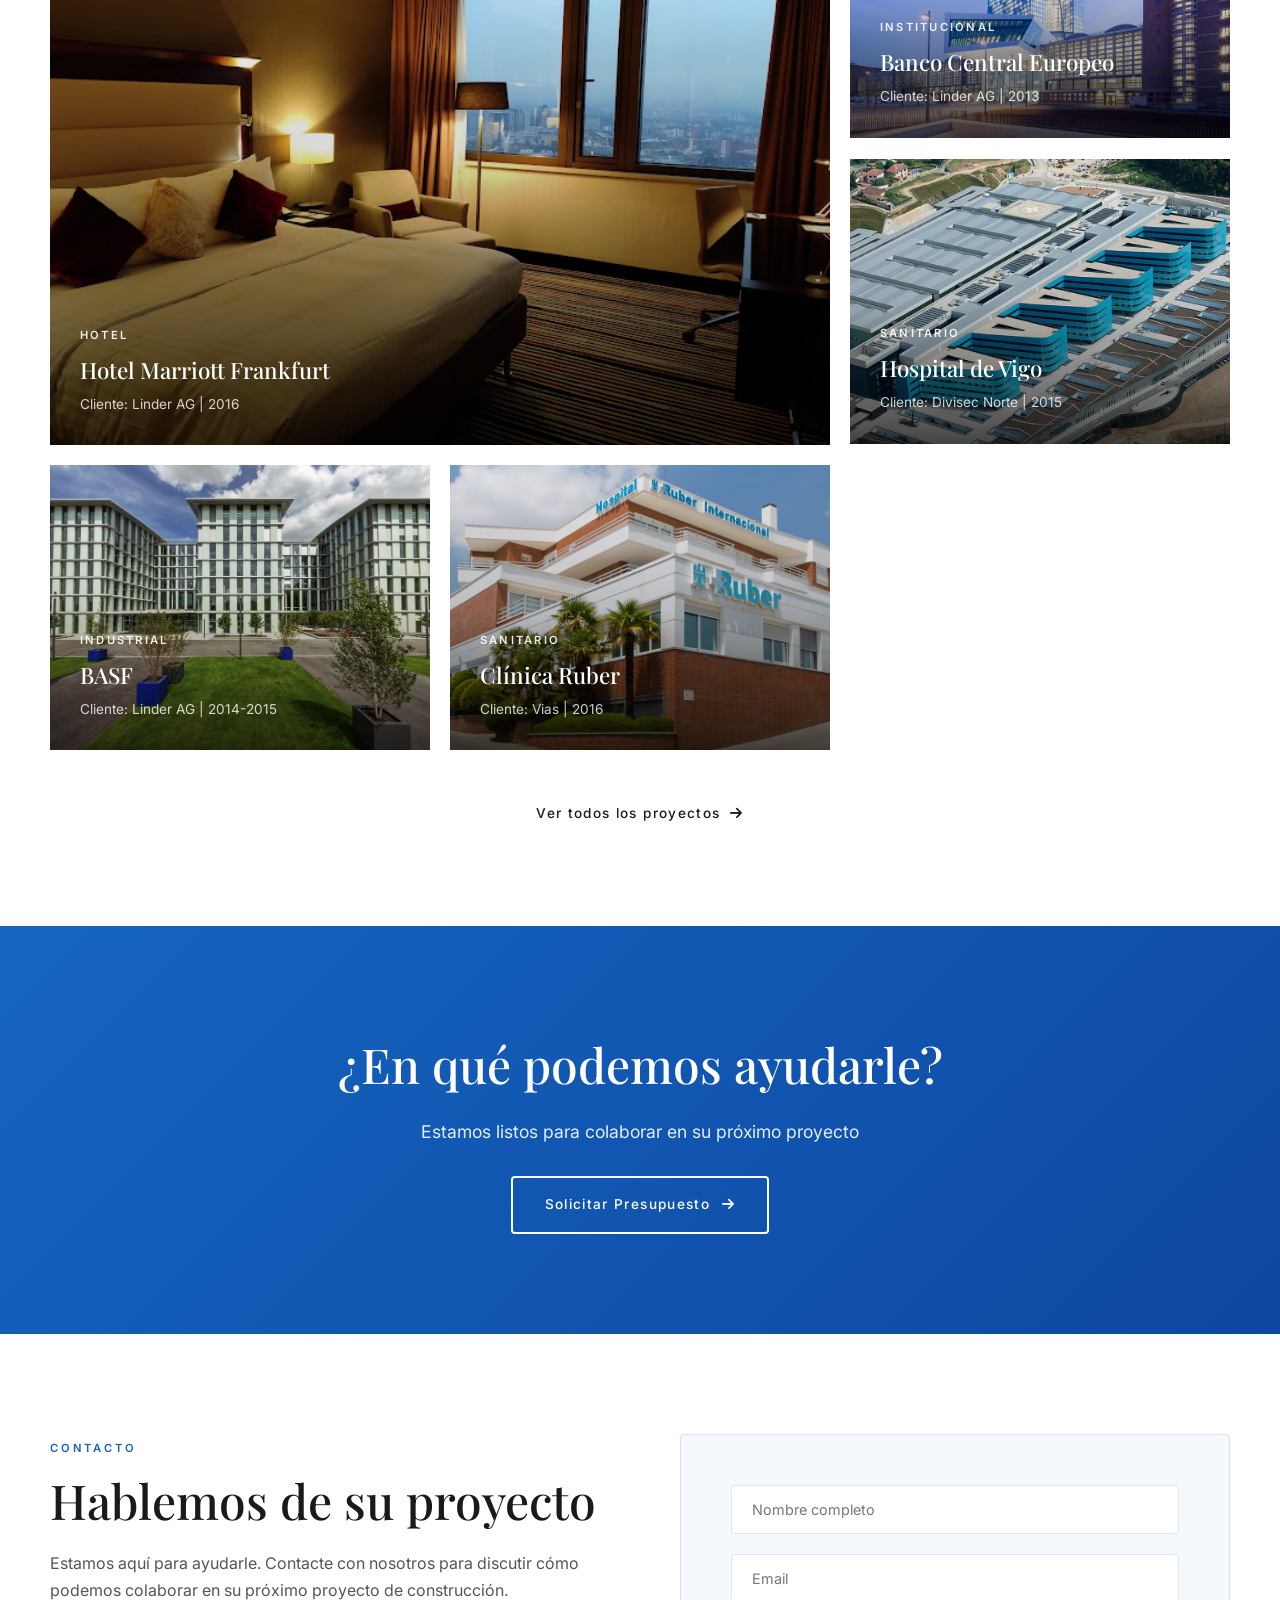
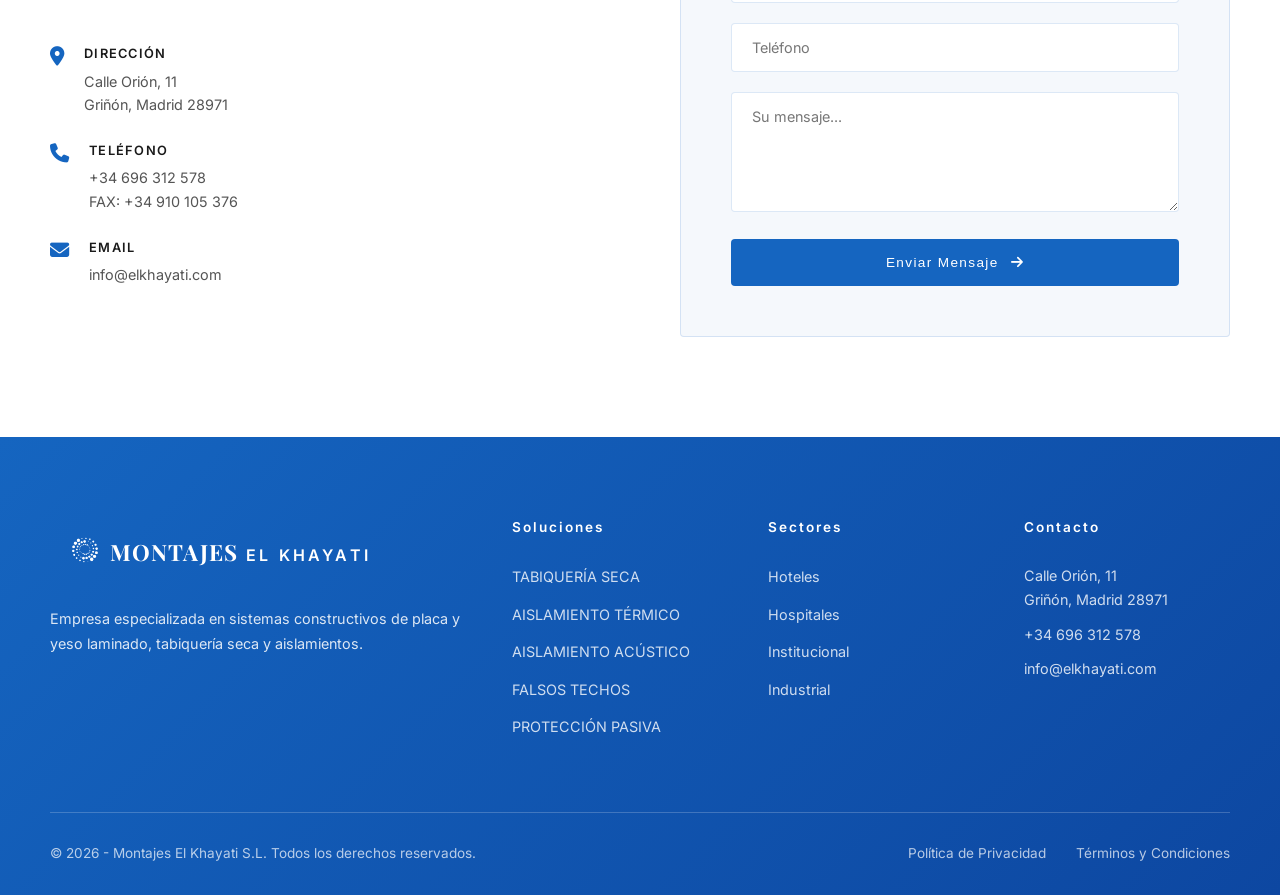
==== commit c09f806e: "Refinement: Set solution icon size to exactly 44px" ====
--- a/index.html
+++ b/index.html
@@ -78,7 +78,12 @@
     <link
         href="https://fonts.googleapis.com/css2?family=Playfair+Display:wght@400;500;600;700&family=Inter:wght@300;400;500;600;700&display=swap"
         rel="stylesheet">
+    <!-- Font Awesome -->
     <link rel="stylesheet" href="https://cdnjs.cloudflare.com/ajax/libs/font-awesome/6.4.0/css/all.min.css">
+    <!-- Flaticon -->
+    <link rel="stylesheet" href="css/flaticon.css">
+    <!-- AOS Animation -->
+    <link rel="stylesheet" href="https://unpkg.com/aos@2.3.1/dist/aos.css">
     <link rel="stylesheet" href="css/style.css">
 </head>
 
@@ -235,79 +240,72 @@
     </section>
 
     <!-- Solutions Section -->
-    <section class="solutions" id="soluciones">
-        <div class="container">
-            <div class="solutions-grid">
-                <div class="solution-card" data-aos="fade-up">
-                    <div class="solution-icon">
-                        <i class="fas fa-layer-group"></i>
-                    </div>
-                    <h3 class="solution-title" data-translate="solutions.tabiqueria.title">Tabiquería Seca</h3>
-                    <p class="solution-desc" data-translate="solutions.tabiqueria.desc">Sistemas de placa y yeso
-                        laminado para tabiques, revestimientos y fachadas
-                        con máxima calidad.</p>
-                    <a href="#galeria" class="solution-link">
-                        <span data-translate="solutions.link">Ver más</span> <i class="fas fa-arrow-right"></i>
-                    </a>
-                </div>
-                <div class="solution-card" data-aos="fade-up" data-aos-delay="100">
-                    <div class="solution-icon">
-                        <i class="fas fa-temperature-low"></i>
-                    </div>
-                    <h3 class="solution-title" data-translate="solutions.termico.title">Aislamiento Térmico</h3>
-                    <p class="solution-desc" data-translate="solutions.termico.desc">Soluciones de aislamiento para
-                        minimizar la transmisión de calor y mejorar
-                        la eficiencia.</p>
-                    <a href="#galeria" class="solution-link">
-                        <span data-translate="solutions.link">Ver más</span> <i class="fas fa-arrow-right"></i>
-                    </a>
-                </div>
-                <div class="solution-card" data-aos="fade-up" data-aos-delay="200">
-                    <div class="solution-icon">
-                        <i class="fas fa-volume-mute"></i>
-                    </div>
-                    <h3 class="solution-title" data-translate="solutions.acustico.title">Aislamiento Acústico</h3>
-                    <p class="solution-desc" data-translate="solutions.acustico.desc">Mejoramos la acústica interior
-                        evitando ruidos y vibraciones externas.</p>
-                    <a href="#galeria" class="solution-link">
-                        <span data-translate="solutions.link">Ver más</span> <i class="fas fa-arrow-right"></i>
-                    </a>
-                </div>
-                <div class="solution-card" data-aos="fade-up" data-aos-delay="300">
-                    <div class="solution-icon">
-                        <i class="fas fa-border-top-left"></i>
-                    </div>
-                    <h3 class="solution-title" data-translate="solutions.techos.title">Falsos Techos</h3>
-                    <p class="solution-desc" data-translate="solutions.techos.desc">Techos registrables, acústicos y
-                        continuos adaptados a cada espacio.</p>
-                    <a href="#galeria" class="solution-link">
-                        <span data-translate="solutions.link">Ver más</span> <i class="fas fa-arrow-right"></i>
-                    </a>
-                </div>
-                <div class="solution-card" data-aos="fade-up" data-aos-delay="400">
-                    <div class="solution-icon">
-                        <i class="fas fa-fire-extinguisher"></i>
-                    </div>
-                    <h3 class="solution-title" data-translate="solutions.fuego.title">Protección Contra Fuego</h3>
-                    <p class="solution-desc" data-translate="solutions.fuego.desc">Sistemas de protección pasiva para
-                        prevenir y retardar la propagación del
-                        fuego.</p>
-                    <a href="#galeria" class="solution-link">
-                        <span data-translate="solutions.link">Ver más</span> <i class="fas fa-arrow-right"></i>
-                    </a>
-                </div>
-            </div>
-
-            <!-- Full Width CTA Band -->
-            <div class="services-cta" data-aos="fade-up" data-aos-delay="500">
-                <div class="services-cta-content">
-                    <h3 data-translate="solutions.cta.title">¿Necesita asesoramiento?</h3>
-                    <p data-translate="solutions.cta.desc">Contáctenos para una consulta personalizada</p>
-                </div>
-                <a href="#contacto" class="btn btn-light-primary">
-                    <span data-translate="solutions.cta.btn">Contactar</span>
-                    <i class="fas fa-arrow-right"></i>
-                </a>
+    <section class="solutions split-layout" id="soluciones">
+        <div class="solutions-image-side">
+            <!-- Using a placeholder or existing image. User can replace this. -->
+            <img src="assets/images/worker1.jpg" alt="Construction detail" class="img-cover">
+        </div>
+        <div class="solutions-content-side">
+            <div class="solutions-list">
+                <!-- Service 1 -->
+                <div class="solution-item">
+                    <div class="solution-icon-box">
+                        <i class="flaticon-building"></i>
+                    </div>
+                    <div class="solution-text">
+                        <h3 data-translate="solutions.tabiqueria.title">Tabiquería Seca</h3>
+                        <p data-translate="solutions.tabiqueria.desc">Sistemas de placa y yeso laminado para tabiques,
+                            revestimientos y fachadas con máxima calidad.</p>
+                    </div>
+                </div>
+
+                <!-- Service 2 -->
+                <div class="solution-item">
+                    <div class="solution-icon-box">
+                        <i class="flaticon-paper"></i>
+                    </div>
+                    <div class="solution-text">
+                        <h3 data-translate="solutions.termico.title">Aislamiento Térmico</h3>
+                        <p data-translate="solutions.termico.desc">Soluciones de aislamiento para minimizar la
+                            transmisión de calor y mejorar la eficiencia.</p>
+                    </div>
+                </div>
+
+                <!-- Service 3 -->
+                <div class="solution-item">
+                    <div class="solution-icon-box">
+                        <i class="flaticon-city"></i>
+                    </div>
+                    <div class="solution-text">
+                        <h3 data-translate="solutions.acustico.title">Aislamiento Acústico</h3>
+                        <p data-translate="solutions.acustico.desc">Mejoramos la acústica interior evitando ruidos y
+                            vibraciones externas.</p>
+                    </div>
+                </div>
+
+                <!-- Service 4 -->
+                <div class="solution-item">
+                    <div class="solution-icon-box">
+                        <i class="flaticon-construction"></i>
+                    </div>
+                    <div class="solution-text">
+                        <h3 data-translate="solutions.techos.title">Falsos Techos</h3>
+                        <p data-translate="solutions.techos.desc">Techos registrables, acústicos y continuos adaptados a
+                            cada espacio.</p>
+                    </div>
+                </div>
+
+                <!-- Service 5 -->
+                <div class="solution-item">
+                    <div class="solution-icon-box">
+                        <i class="flaticon-construction-3"></i>
+                    </div>
+                    <div class="solution-text">
+                        <h3 data-translate="solutions.fuego.title">Protección Contra Fuego</h3>
+                        <p data-translate="solutions.fuego.desc">Sistemas de protección pasiva para prevenir y retardar
+                            la propagación del fuego.</p>
+                    </div>
+                </div>
             </div>
         </div>
     </section>
--- a/css/flaticon.css
+++ b/css/flaticon.css
@@ -0,0 +1,51 @@
+@font-face {
+	font-family: "Flaticon";
+	src: url("../fonts/flaticon/flaticon.eot");
+	src: url("../fonts/flaticon/flaticon.eot#iefix") format("embedded-opentype"),
+	url("../fonts/flaticon/flaticon.woff") format("woff"),
+	url("../fonts/flaticon/flaticon.ttf") format("truetype"),
+	url("../fonts/flaticon/flaticon.svg") format("svg");
+	font-weight: normal;
+	font-style: normal;
+}
+
+@media screen and (-webkit-min-device-pixel-ratio:0) {
+  @font-face {
+    font-family: "Flaticon";
+    src: url("./flaticon.svg#Flaticon") format("svg");
+  }
+}
+
+[class^="flaticon-"]:before, [class*=" flaticon-"]:before,
+[class^="flaticon-"]:after, [class*=" flaticon-"]:after {   
+  font-family: Flaticon;
+        font-size: 20px;
+font-style: normal;
+
+}
+
+.flaticon-black:before { content: "\f100"; }
+.flaticon-black-1:before { content: "\f101"; }
+.flaticon-building:before { content: "\f102"; }
+.flaticon-buildings:before { content: "\f103"; }
+.flaticon-city:before { content: "\f104"; }
+.flaticon-construction:before { content: "\f105"; }
+.flaticon-construction-1:before { content: "\f106"; }
+.flaticon-construction-2:before { content: "\f107"; }
+.flaticon-construction-3:before { content: "\f108"; }
+.flaticon-draw:before { content: "\f109"; }
+.flaticon-drawing:before { content: "\f10a"; }
+.flaticon-furniture:before { content: "\f10b"; }
+.flaticon-other:before { content: "\f10c"; }
+.flaticon-paper:before { content: "\f10d"; }
+.flaticon-paper-1:before { content: "\f10e"; }
+.flaticon-people:before { content: "\f10f"; }
+.flaticon-people-1:before { content: "\f110"; }
+.flaticon-people-2:before { content: "\f111"; }
+.flaticon-people-3:before { content: "\f112"; }
+.flaticon-rest:before { content: "\f113"; }
+.flaticon-rest-1:before { content: "\f114"; }
+.flaticon-sofa:before { content: "\f115"; }
+.flaticon-tool:before { content: "\f116"; }
+.flaticon-tool-1:before { content: "\f117"; }
+.flaticon-window:before { content: "\f118"; }
--- a/css/style.css
+++ b/css/style.css
@@ -803,87 +803,107 @@
     background: var(--bg-dark);
 }
 
-/* Solution Grid */
-.solutions-grid {
-    display: grid;
-    grid-template-columns: repeat(3, minmax(0, 1fr));
-    gap: 24px;
-}
-
-.solution-card {
-    background: #ffffff;
-    border: 1px solid var(--border);
-    border-radius: 12px;
-    padding: 32px;
-    min-height: 260px;
+/* Solution Split Layout */
+.solutions.split-layout {
+    display: flex;
+    flex-wrap: wrap;
+    background: #000000;
+}
+
+.solutions-image-side {
+    flex: 1;
+    min-width: 300px;
+    position: relative;
+    min-height: 400px;
+}
+
+.solutions-image-side .img-cover {
+    width: 100%;
+    height: 100%;
+    object-fit: cover;
+    position: absolute;
+    top: 0;
+    left: 0;
+}
+
+.solutions-content-side {
+    flex: 1;
+    min-width: 300px;
+    padding: 80px 60px;
+    background: #111111;
+    /* Dark background matching reference */
+    background-image: radial-gradient(circle at top right, #1a1a1a 0%, #050505 100%);
+    color: #ffffff;
     display: flex;
     flex-direction: column;
-    transition: var(--transition);
-}
-
-.solution-card:hover {
-    transform: translateY(-4px);
-    box-shadow: 0 10px 25px rgba(21, 101, 192, 0.08);
-    /* Blue-tinted shadow */
-    border-color: var(--accent);
-}
-
-.solution-icon {
-    width: 56px;
-    height: 56px;
-    border-radius: 12px;
-    background: var(--blue-pale);
-    display: grid;
-    place-items: center;
-    margin-bottom: 20px;
+    justify-content: center;
+}
+
+.solutions-list {
+    display: flex;
+    flex-direction: column;
+    gap: 40px;
+}
+
+.solution-item {
+    display: flex;
+    gap: 30px;
+    align-items: center;
+    /* Center text vertically with icon */
+}
+
+.solution-icon-box {
+    flex-shrink: 0;
+    width: 60px;
+    height: 60px;
+    display: flex;
+    align-items: center;
+    justify-content: center;
+    color: var(--brand-cyan);
+}
+
+/* Override flaticon default size */
+.solution-icon-box i,
+.solution-icon-box i:before {
+    font-size: 44px !important;
+    /* Exact size per request */
+    line-height: 1;
+}
+
+.solution-icon-box i {
+    filter: drop-shadow(0 0 5px rgba(74, 188, 201, 0.3));
+    display: inline-block;
+}
+
+.solution-text h3 {
+    font-family: var(--font-display);
     font-size: 1.25rem;
-    color: var(--accent);
-    transition: var(--transition);
-}
-
-.solution-card:hover .solution-icon {
-    background: var(--accent);
-    color: #ffffff;
-    transform: scale(1.05);
-}
-
-.solution-title {
-    font-size: 1.125rem;
     font-weight: 600;
-    letter-spacing: 0.5px;
-    color: var(--text-dark);
-    margin-bottom: 10px;
-    transition: color 0.3s ease;
-}
-
-.solution-card:hover .solution-title {
-    color: var(--accent);
-}
-
-.solution-desc {
+    color: #ffffff;
+    margin-bottom: 8px;
+    letter-spacing: 0.05em;
+}
+
+.solution-text p {
     font-size: 0.95rem;
-    color: var(--text-muted);
-    /* Darker gray */
+    color: rgba(255, 255, 255, 0.7);
     line-height: 1.6;
-    margin-bottom: 18px;
-    max-width: 42ch;
-}
-
-.solution-link {
-    margin-top: auto;
-    /* Pins to bottom */
-    display: inline-flex;
-    align-items: center;
-    gap: 10px;
-    font-size: 0.9rem;
-    font-weight: 600;
-    color: var(--accent);
-    text-decoration: none;
-    transition: var(--transition);
-}
-
-.solution-link:hover {
-    gap: 14px;
+    margin: 0;
+}
+
+@media (max-width: 992px) {
+    .solutions.split-layout {
+        flex-direction: column;
+    }
+
+    .solutions-image-side {
+        height: 300px;
+        min-height: auto;
+    }
+
+    .solutions-content-side {
+        padding: 50px 30px;
+    }
 }
 
 /* Full Width Services CTA */
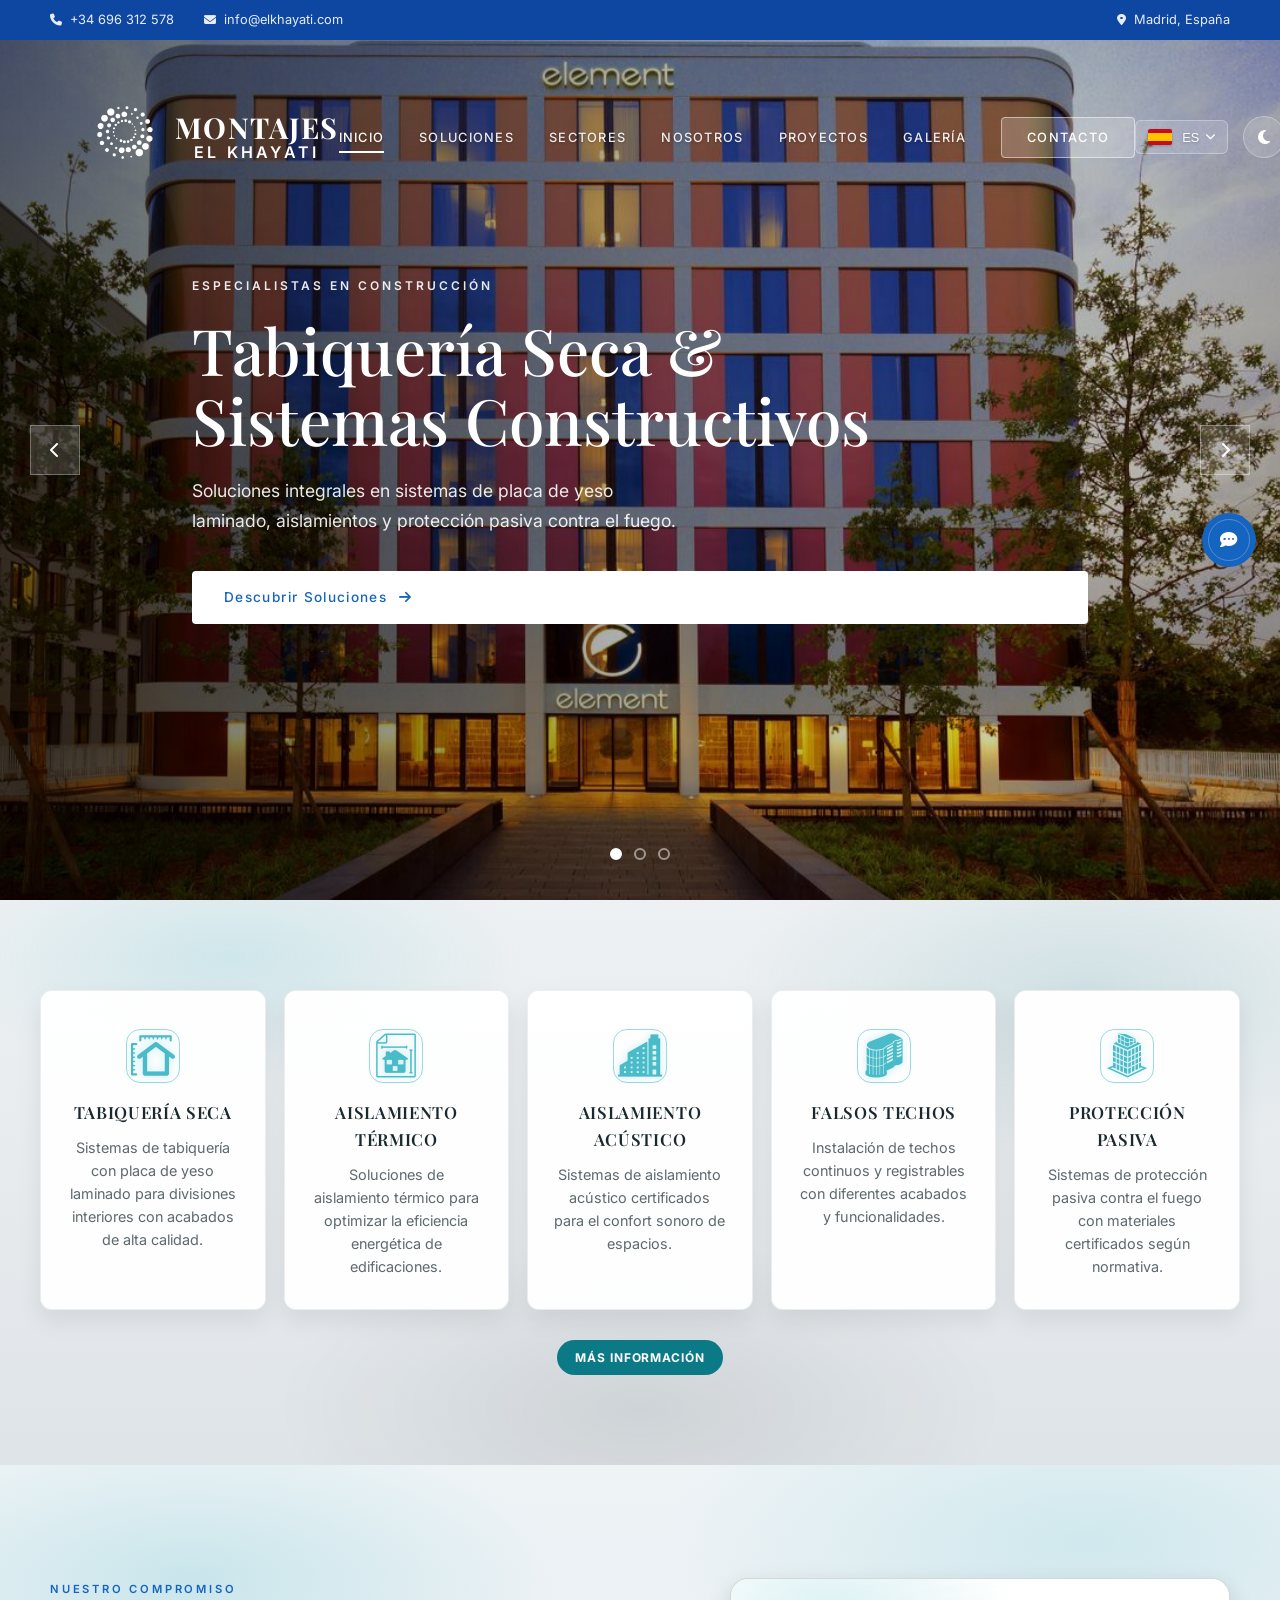
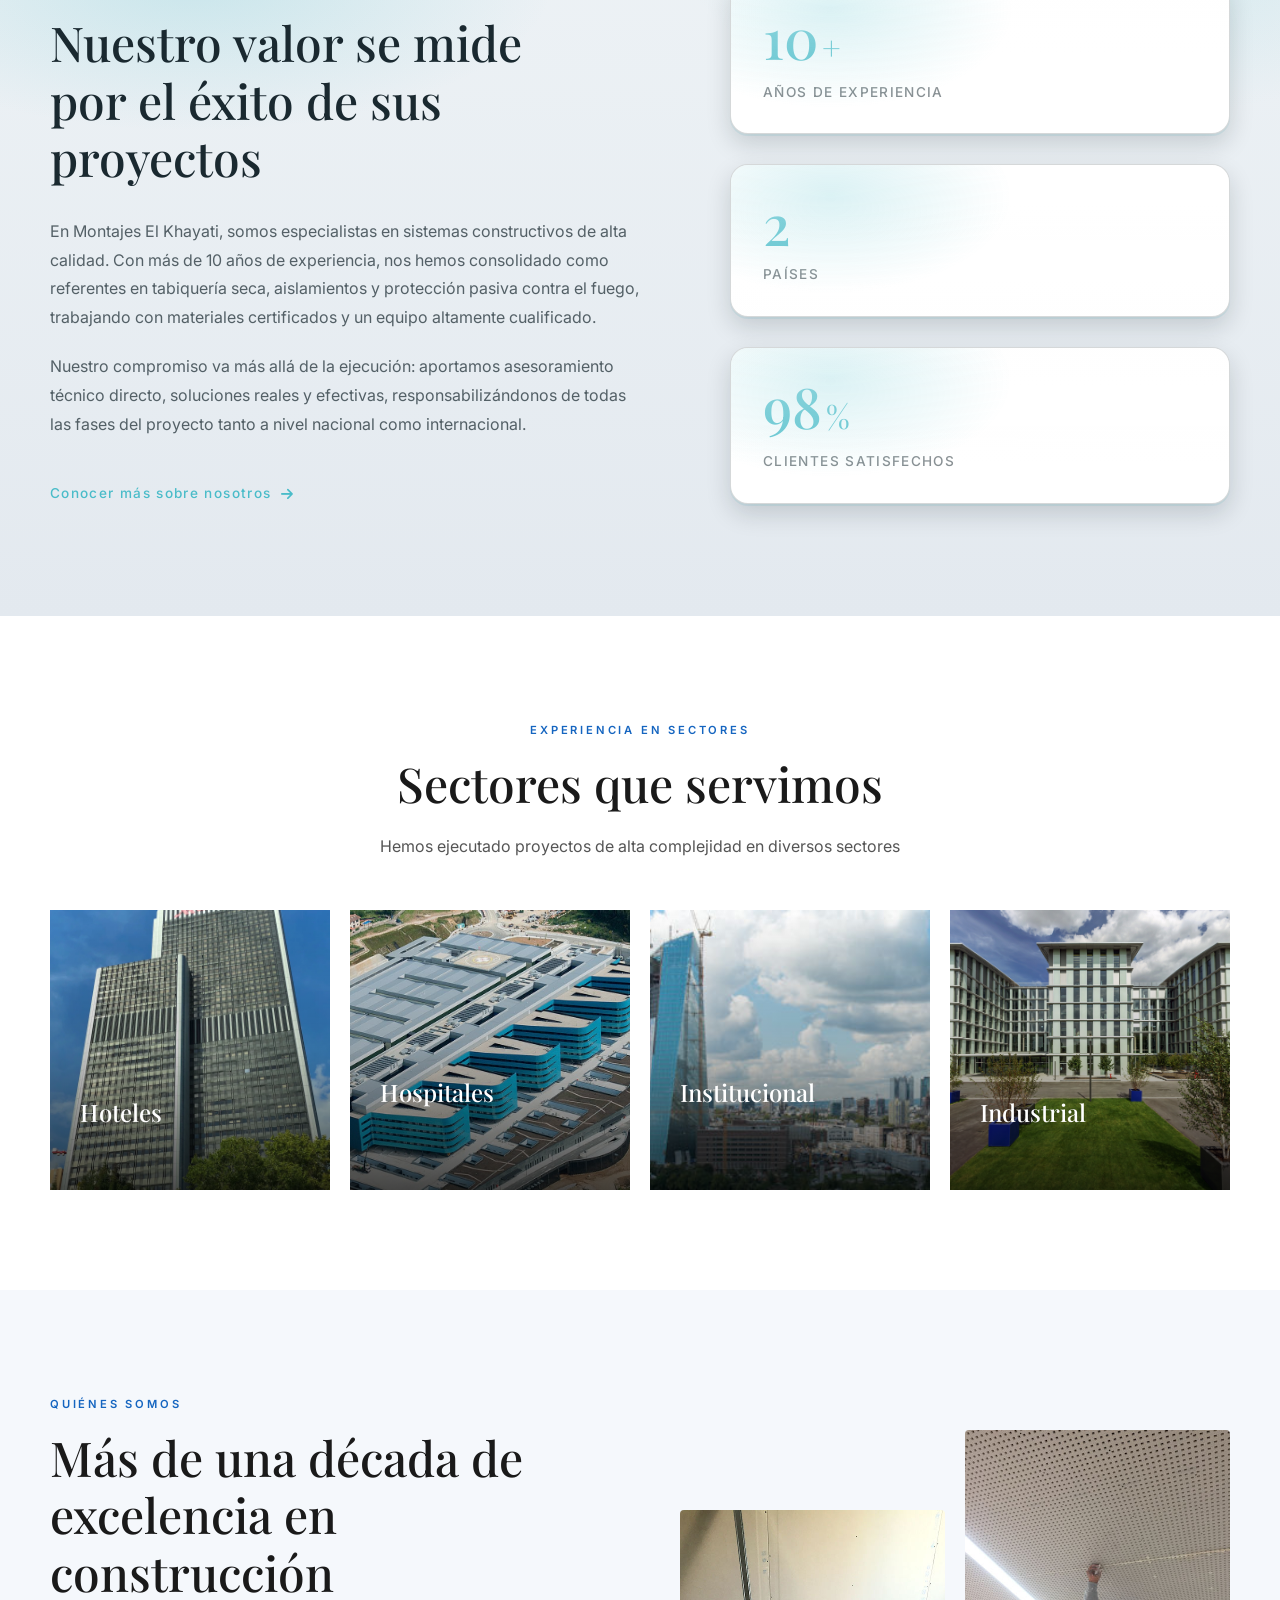
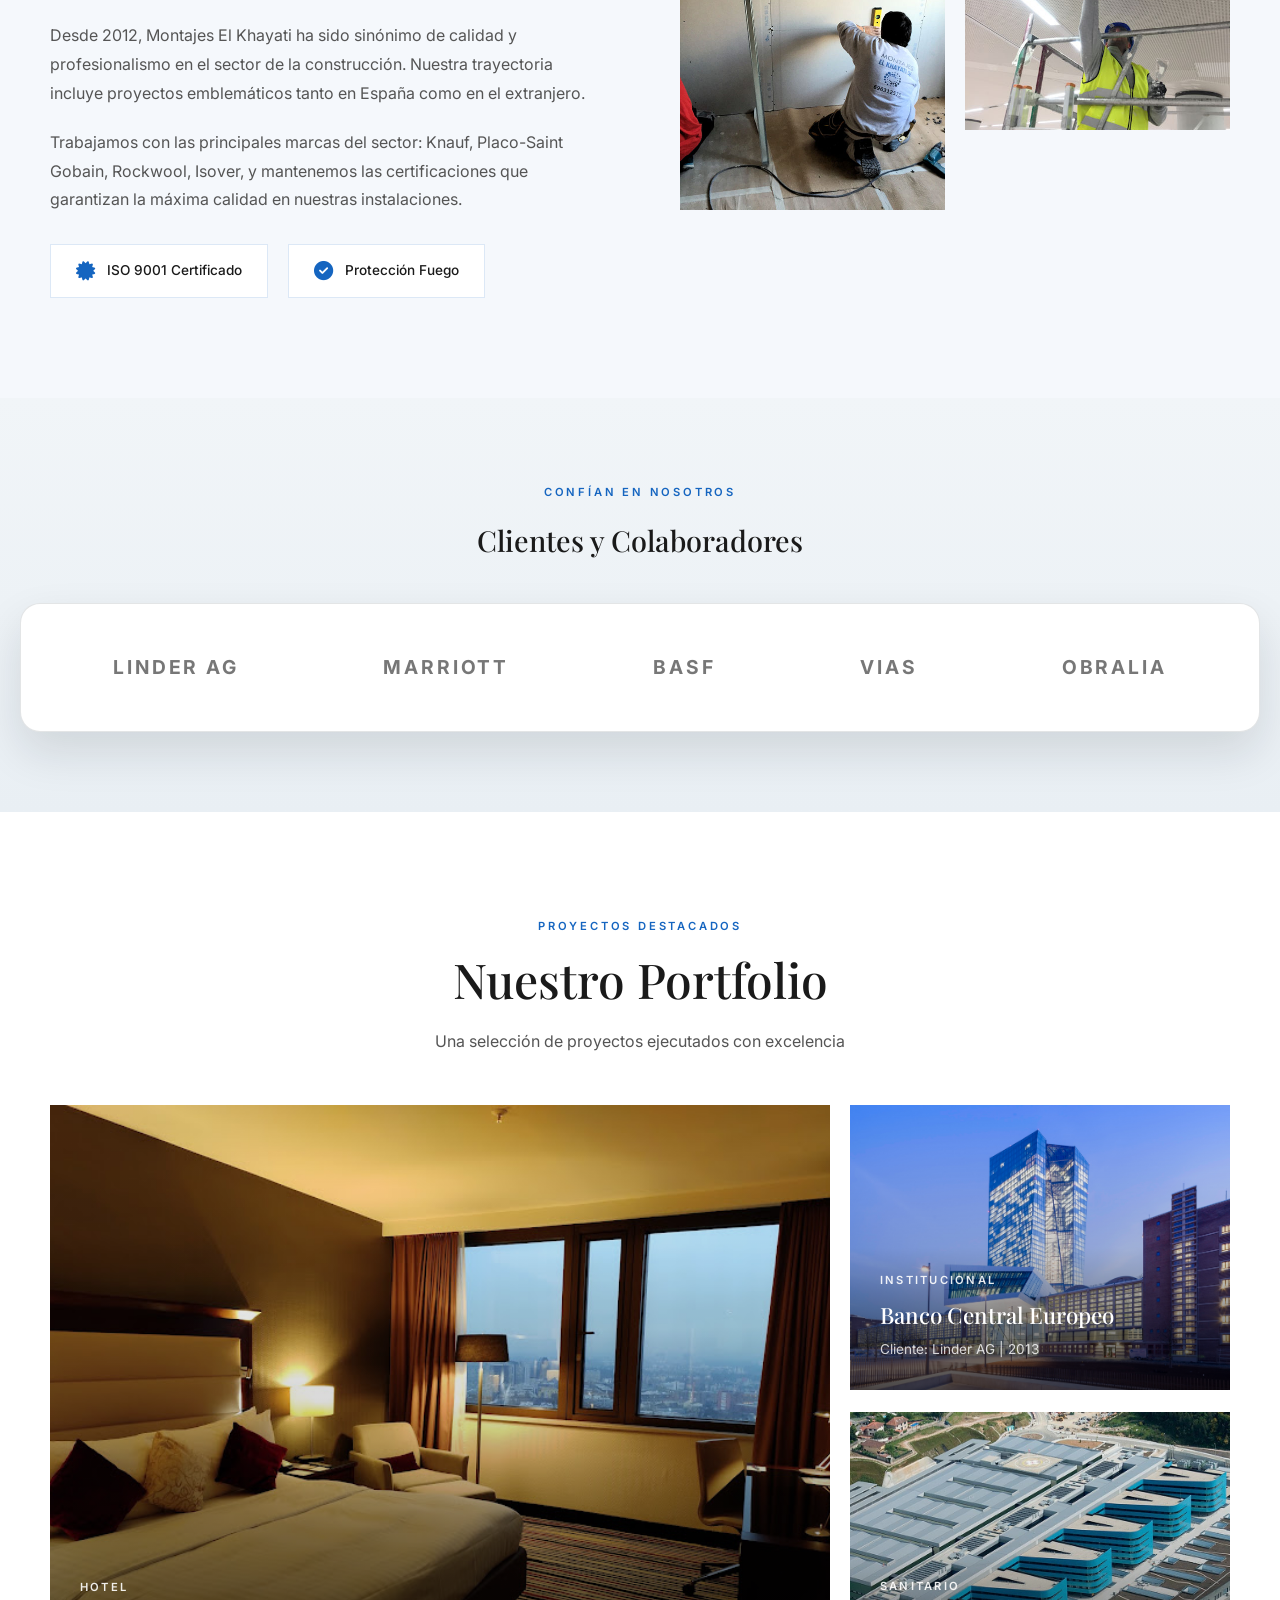
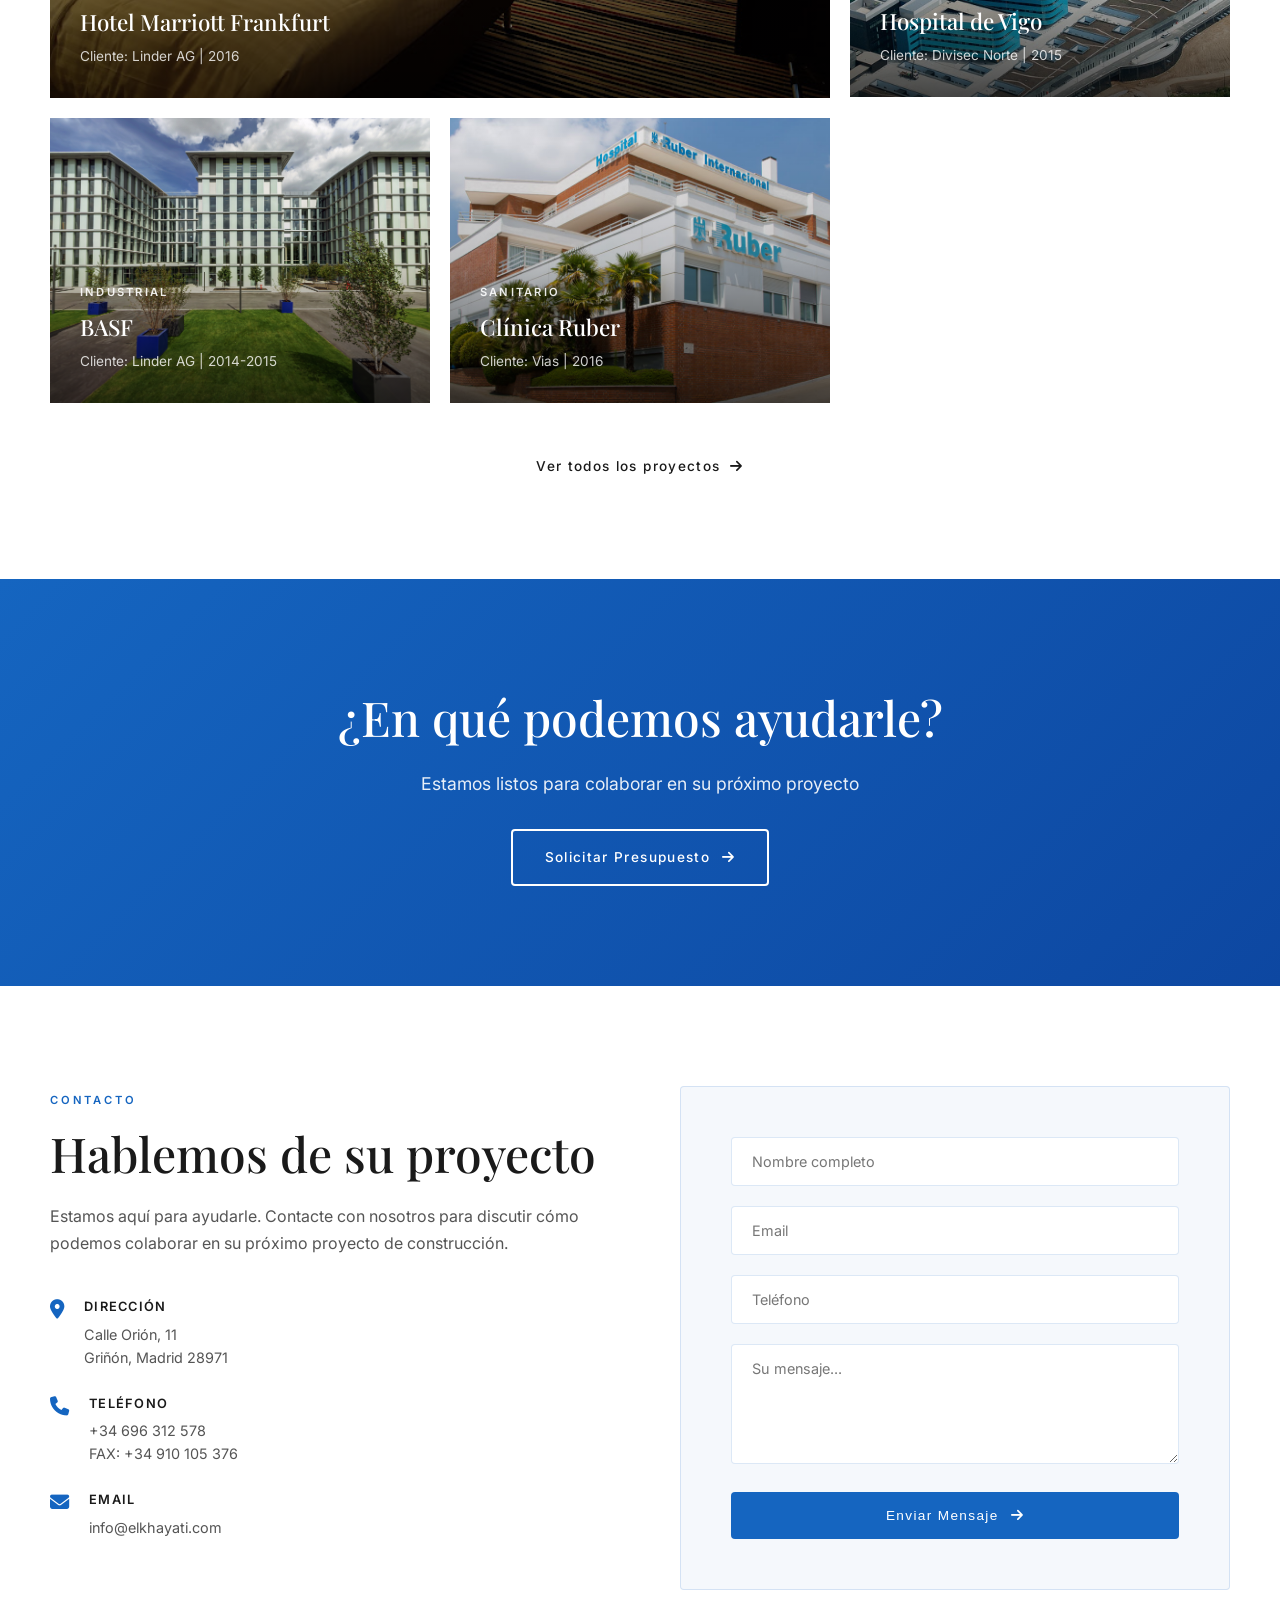
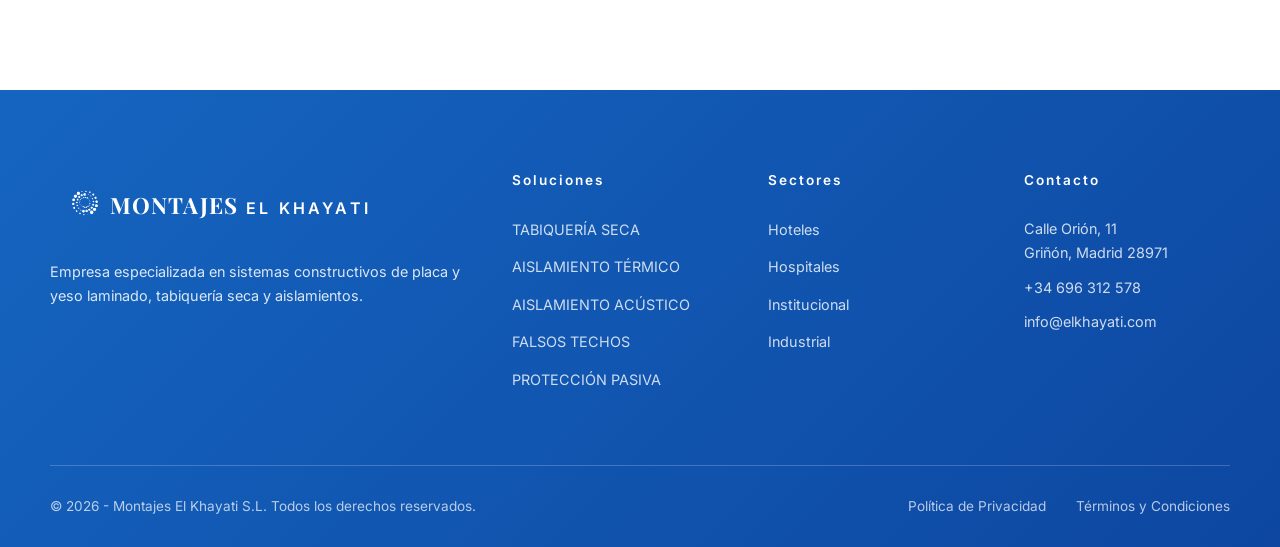
==== commit 29945c74: "Final polish: Update solution section interactions and icon sizes" ====
--- a/index.html
+++ b/index.html
@@ -240,73 +240,70 @@
     </section>
 
     <!-- Solutions Section -->
-    <section class="solutions split-layout" id="soluciones">
-        <div class="solutions-image-side">
-            <!-- Using a placeholder or existing image. User can replace this. -->
-            <img src="assets/images/worker1.jpg" alt="Construction detail" class="img-cover">
-        </div>
-        <div class="solutions-content-side">
-            <div class="solutions-list">
-                <!-- Service 1 -->
-                <div class="solution-item">
-                    <div class="solution-icon-box">
-                        <i class="flaticon-building"></i>
-                    </div>
-                    <div class="solution-text">
-                        <h3 data-translate="solutions.tabiqueria.title">Tabiquería Seca</h3>
-                        <p data-translate="solutions.tabiqueria.desc">Sistemas de placa y yeso laminado para tabiques,
-                            revestimientos y fachadas con máxima calidad.</p>
-                    </div>
-                </div>
-
-                <!-- Service 2 -->
-                <div class="solution-item">
-                    <div class="solution-icon-box">
-                        <i class="flaticon-paper"></i>
-                    </div>
-                    <div class="solution-text">
-                        <h3 data-translate="solutions.termico.title">Aislamiento Térmico</h3>
-                        <p data-translate="solutions.termico.desc">Soluciones de aislamiento para minimizar la
-                            transmisión de calor y mejorar la eficiencia.</p>
-                    </div>
-                </div>
-
-                <!-- Service 3 -->
-                <div class="solution-item">
-                    <div class="solution-icon-box">
-                        <i class="flaticon-city"></i>
-                    </div>
-                    <div class="solution-text">
-                        <h3 data-translate="solutions.acustico.title">Aislamiento Acústico</h3>
-                        <p data-translate="solutions.acustico.desc">Mejoramos la acústica interior evitando ruidos y
-                            vibraciones externas.</p>
-                    </div>
-                </div>
-
-                <!-- Service 4 -->
-                <div class="solution-item">
-                    <div class="solution-icon-box">
-                        <i class="flaticon-construction"></i>
-                    </div>
-                    <div class="solution-text">
-                        <h3 data-translate="solutions.techos.title">Falsos Techos</h3>
-                        <p data-translate="solutions.techos.desc">Techos registrables, acústicos y continuos adaptados a
-                            cada espacio.</p>
-                    </div>
-                </div>
-
-                <!-- Service 5 -->
-                <div class="solution-item">
-                    <div class="solution-icon-box">
-                        <i class="flaticon-construction-3"></i>
-                    </div>
-                    <div class="solution-text">
-                        <h3 data-translate="solutions.fuego.title">Protección Contra Fuego</h3>
-                        <p data-translate="solutions.fuego.desc">Sistemas de protección pasiva para prevenir y retardar
-                            la propagación del fuego.</p>
-                    </div>
-                </div>
-            </div>
+                <section class="solutions modern-ice" id="soluciones">
+        <div class="solutions-grid">
+            <!-- Service 1 -->
+            <div class="solution-item" style="--solution-bg: url('assets/images/worker1.jpg');">
+                <div class="solution-icon-box">
+                    <i class="flaticon-building"></i>
+                </div>
+                <div class="solution-text">
+                    <h3 data-translate="solutions.tabiqueria.title">Tabiquería Seca</h3>
+                    <p data-translate="solutions.tabiqueria.desc">Sistemas de placa y yeso laminado para tabiques,
+                        revestimientos y fachadas con máxima calidad.</p>
+                </div>
+            </div>
+
+            <!-- Service 2 -->
+            <div class="solution-item" style="--solution-bg: url('assets/images/worker2.jpg');">
+                <div class="solution-icon-box">
+                    <i class="flaticon-paper"></i>
+                </div>
+                <div class="solution-text">
+                    <h3 data-translate="solutions.termico.title">Aislamiento Térmico</h3>
+                    <p data-translate="solutions.termico.desc">Soluciones de aislamiento para minimizar la
+                        transmisión de calor y mejorar la eficiencia.</p>
+                </div>
+            </div>
+
+            <!-- Service 3 -->
+            <div class="solution-item" style="--solution-bg: url('assets/images/Hotel-Element-1.jpg');">
+                <div class="solution-icon-box">
+                    <i class="flaticon-city"></i>
+                </div>
+                <div class="solution-text">
+                    <h3 data-translate="solutions.acustico.title">Aislamiento Acústico</h3>
+                    <p data-translate="solutions.acustico.desc">Mejoramos la acústica interior evitando ruidos y
+                        vibraciones externas.</p>
+                </div>
+            </div>
+
+            <!-- Service 4 -->
+            <div class="solution-item" style="--solution-bg: url('assets/images/Marriott-Frankfurt-Hotel-1.jpg');">
+                <div class="solution-icon-box">
+                    <i class="flaticon-construction"></i>
+                </div>
+                <div class="solution-text">
+                    <h3 data-translate="solutions.techos.title">Falsos Techos</h3>
+                    <p data-translate="solutions.techos.desc">Techos registrables, acústicos y continuos adaptados a
+                        cada espacio.</p>
+                </div>
+            </div>
+
+            <!-- Service 5 -->
+            <div class="solution-item" style="--solution-bg: url('assets/images/Hospital_Vigo.jpg');">
+                <div class="solution-icon-box">
+                    <i class="flaticon-construction-3"></i>
+                </div>
+                <div class="solution-text">
+                    <h3 data-translate="solutions.fuego.title">Protección Contra Fuego</h3>
+                    <p data-translate="solutions.fuego.desc">Sistemas de protección pasiva para prevenir y retardar
+                        la propagación del fuego.</p>
+                </div>
+            </div>
+        </div>
+        <div class="solutions-cta">
+            <a class="solution-btn" href="#contacto" data-translate="solutions.link">Más información</a>
         </div>
     </section>
 
@@ -668,8 +665,40 @@
         <i class="fas fa-arrow-up"></i>
     </button>
 
+    <!-- Site Chatbot -->
+    <div class="site-chatbot" id="site-chatbot">
+        <button class="chatbot-toggle" type="button" aria-expanded="false" aria-controls="chatbot-panel" aria-label="Open chat">
+            <span class="chatbot-toggle-icon" aria-hidden="true">
+                <i class="fas fa-comment-dots"></i>
+            </span>
+        </button>
+        <div class="chatbot-panel" id="chatbot-panel" role="dialog" aria-label="Site assistant">
+            <div class="chatbot-header">
+                <div>
+                    <div class="chatbot-title">Site assistant</div>
+                    <div class="chatbot-subtitle">Ask about services, sectors, projects, or contact.</div>
+                </div>
+                <button class="chatbot-close" type="button" aria-label="Close chat">x</button>
+            </div>
+            <div class="chatbot-messages" aria-live="polite" aria-atomic="false"></div>
+            <div class="chatbot-quick" role="list" aria-label="Suggested questions"></div>
+            <div class="chatbot-actions" role="list" aria-label="Contact shortcuts">
+                <a class="chatbot-action" data-action="call" href="tel:+34696312578">Call</a>
+                <a class="chatbot-action" data-action="email" href="mailto:info@elkhayati.com">Email</a>
+                <a class="chatbot-action" data-action="map" href="https://www.google.com/maps?q=Calle+Orion+11,+Grinon,+Madrid" target="_blank" rel="noopener">Map</a>
+            </div>
+            <form class="chatbot-form">
+                <input class="chatbot-input" type="text" name="message" placeholder="Type your question" autocomplete="off" aria-label="Message">
+                <button class="chatbot-send" type="submit">Send</button>
+            </form>
+        </div>
+    </div>
+
     <script src="js/translations.js"></script>
     <script src="js/main.js"></script>
 </body>
 
-</html>+</html>
+
+
+
--- a/css/style.css
+++ b/css/style.css
@@ -473,6 +473,7 @@
     height: 100vh;
     min-height: 700px;
     overflow: hidden;
+    --hero-parallax: 0px;
 }
 
 
@@ -505,12 +506,13 @@
     width: 100%;
     height: 100%;
     object-fit: cover;
-    transform: scale(1.05);
-    transition: transform 8s ease;
+    transform: translate3d(0, var(--hero-parallax), 0) scale(1.12);
+    transition: transform 0.08s linear;
+    will-change: transform;
 }
 
 .slide.active .slide-bg img {
-    transform: scale(1);
+    transform: translate3d(0, var(--hero-parallax), 0) scale(1.1);
 }
 
 .slide-overlay {
@@ -805,9 +807,54 @@
 
 /* Solution Split Layout */
 .solutions.split-layout {
-    display: flex;
-    flex-wrap: wrap;
-    background: #000000;
+    display: block;
+    background: #070707;
+    border-top: 1px solid rgba(255, 255, 255, 0.06);
+    border-bottom: 1px solid rgba(255, 255, 255, 0.06);
+}
+
+.solutions.with-preview {
+    display: grid;
+    grid-template-columns: minmax(280px, 45%) minmax(320px, 55%);
+    align-items: stretch;
+}
+
+.solutions-preview {
+    position: relative;
+    min-height: 420px;
+    background: #0b0b0b;
+    display: flex;
+    align-items: stretch;
+    justify-content: center;
+    overflow: hidden;
+}
+
+.solutions-preview-frame {
+    width: 100%;
+    height: 100%;
+    position: relative;
+}
+
+.solutions-preview-frame::after {
+    content: "";
+    position: absolute;
+    inset: 0;
+    background: linear-gradient(120deg, rgba(0, 0, 0, 0.65) 0%, rgba(0, 0, 0, 0.15) 55%, rgba(0, 0, 0, 0) 100%);
+    pointer-events: none;
+}
+
+.solutions-preview-image {
+    width: 100%;
+    height: 100%;
+    object-fit: cover;
+    display: block;
+    transition: opacity 0.25s ease, transform 0.6s ease;
+    transform: scale(1.02);
+}
+
+.solutions-preview-image.is-fading {
+    opacity: 0;
+    transform: scale(1.06);
 }
 
 .solutions-image-side {
@@ -824,42 +871,117 @@
     position: absolute;
     top: 0;
     left: 0;
+    filter: contrast(1.05) saturate(1.05);
+}
+
+.solutions-image-side::after {
+    content: "";
+    position: absolute;
+    inset: 0;
+    background: linear-gradient(120deg, rgba(0, 0, 0, 0.65) 0%, rgba(0, 0, 0, 0.1) 55%, rgba(0, 0, 0, 0) 100%);
+    pointer-events: none;
 }
 
 .solutions-content-side {
     flex: 1;
     min-width: 300px;
     padding: 80px 60px;
-    background: #111111;
-    /* Dark background matching reference */
-    background-image: radial-gradient(circle at top right, #1a1a1a 0%, #050505 100%);
+    background: linear-gradient(135deg, rgba(20, 20, 20, 0.96), rgba(10, 10, 10, 0.92));
     color: #ffffff;
     display: flex;
     flex-direction: column;
     justify-content: center;
+    position: relative;
+    overflow: hidden;
+    margin: 0 auto;
+    max-width: 1100px;
+}
+
+.solutions.with-preview .solutions-content-side {
+    margin: 0;
+    max-width: none;
+}
+
+.solutions-content-side::before {
+    content: "";
+    position: absolute;
+    inset: -40% -10% auto -10%;
+    height: 70%;
+    background: radial-gradient(600px 220px at 20% 20%, rgba(74, 188, 201, 0.18), transparent 70%);
+    opacity: 0.8;
+    pointer-events: none;
+}
+
+.solutions-content-side::after {
+    content: "";
+    position: absolute;
+    inset: 0;
+    background-image: linear-gradient(120deg, rgba(255, 255, 255, 0.04) 0%, transparent 45%);
+    opacity: 0.35;
+    pointer-events: none;
 }
 
 .solutions-list {
     display: flex;
     flex-direction: column;
-    gap: 40px;
+    gap: 18px;
+    position: relative;
+    z-index: 1;
 }
 
 .solution-item {
     display: flex;
-    gap: 30px;
-    align-items: center;
+    gap: 22px;
+    align-items: flex-start;
     /* Center text vertically with icon */
+    transition: transform 0.3s ease;
+    padding: 18px 20px;
+    border-radius: 16px;
+    background: rgba(255, 255, 255, 0.03);
+    border: 1px solid rgba(255, 255, 255, 0.06);
+    box-shadow: 0 12px 30px rgba(0, 0, 0, 0.25);
+    transition: transform 0.3s ease, border-color 0.3s ease, background 0.3s ease;
+}
+
+.solution-item:hover {
+    transform: translateX(10px);
+    /* Subtle shift for feedback */
+    background: rgba(255, 255, 255, 0.06);
+    border-color: rgba(74, 188, 201, 0.4);
+}
+
+.solution-item.is-active {
+    transform: translateX(10px);
+    background: rgba(255, 255, 255, 0.06);
+    border-color: rgba(74, 188, 201, 0.4);
+}
+
+.solution-item,
+.solution-item * {
+    cursor: default;
 }
 
 .solution-icon-box {
     flex-shrink: 0;
-    width: 60px;
-    height: 60px;
+    width: 54px;
+    height: 54px;
     display: flex;
     align-items: center;
     justify-content: center;
     color: var(--brand-cyan);
+    transition: color 0.3s ease;
+    /* Smooth color transition */
+    border-radius: 14px;
+    background: rgba(74, 188, 201, 0.12);
+}
+
+/* Hover: Icon turns white */
+.solution-item:hover .solution-icon-box {
+    color: #ffffff;
+}
+
+.solution-item.is-active .solution-icon-box {
+    color: #ffffff;
 }
 
 /* Override flaticon default size */
@@ -873,36 +995,286 @@
 .solution-icon-box i {
     filter: drop-shadow(0 0 5px rgba(74, 188, 201, 0.3));
     display: inline-block;
+    transition: transform 0.4s ease;
+    transform-style: preserve-3d;
+}
+
+.solution-item:hover .solution-icon-box i {
+    transform: rotateY(180deg);
 }
 
 .solution-text h3 {
     font-family: var(--font-display);
-    font-size: 1.25rem;
+    font-size: 1.15rem;
     font-weight: 600;
     color: #ffffff;
-    margin-bottom: 8px;
+    margin-bottom: 6px;
     letter-spacing: 0.05em;
+    transition: color 0.3s ease;
+    /* Smooth title transition */
+}
+
+/* Hover: Title turns blue */
+.solution-item:hover .solution-text h3 {
+    color: var(--brand-cyan);
+}
+
+.solution-item.is-active .solution-text h3 {
+    color: var(--brand-cyan);
 }
 
 .solution-text p {
-    font-size: 0.95rem;
+    font-size: 0.9rem;
     color: rgba(255, 255, 255, 0.7);
     line-height: 1.6;
     margin: 0;
 }
 
+/* ===== SOLUTIONS (ICESCO-STYLE GRID) ===== */
+.solutions.modern-ice {
+    background:
+        radial-gradient(420px 180px at 18% 10%, rgba(74, 188, 201, 0.18), transparent 70%),
+        radial-gradient(480px 220px at 85% 15%, rgba(11, 122, 134, 0.12), transparent 75%),
+        radial-gradient(520px 240px at 50% 90%, rgba(0, 0, 0, 0.08), transparent 70%),
+        linear-gradient(180deg, #eef1f3 0%, #dfe4e8 100%);
+    padding: 90px 40px;
+    position: relative;
+    overflow: hidden;
+    --section-bg: none;
+}
+
+.solutions.modern-ice::before,
+.solutions.modern-ice::after {
+    display: none;
+}
+
+.solutions.modern-ice .solutions-grid {
+    max-width: 1200px;
+    margin: 0 auto;
+    display: grid;
+    grid-template-columns: repeat(auto-fit, minmax(220px, 1fr));
+    gap: 18px;
+    position: relative;
+    z-index: 2;
+}
+
+.solutions.modern-ice .solution-item {
+    position: relative;
+    overflow: hidden;
+    min-height: 320px;
+    padding: 38px 26px 30px;
+    border-radius: 12px;
+    background: rgba(255, 255, 255, 0.82);
+    border: 1px solid rgba(0, 0, 0, 0.06);
+    box-shadow: 0 10px 24px rgba(0, 0, 0, 0.08);
+    text-align: center;
+    align-items: center;
+    flex-direction: column;
+    gap: 16px;
+    transform: translateY(0);
+}
+
+.solutions.modern-ice .solution-item::before {
+    content: "";
+    position: absolute;
+    inset: 0;
+    background-image: var(--solution-bg);
+    background-size: cover;
+    background-position: center;
+    opacity: 0;
+    transform: scale(1.02);
+    transition: opacity 0.35s ease, transform 0.5s ease;
+}
+
+.solutions.modern-ice .solution-item::after {
+    content: "";
+    position: absolute;
+    inset: 0;
+    background: linear-gradient(180deg, rgba(255, 255, 255, 0.88), rgba(255, 255, 255, 0.7));
+    transition: opacity 0.35s ease;
+    opacity: 1;
+}
+
+.solutions.modern-ice .solution-item > * {
+    position: relative;
+    z-index: 1;
+}
+
+.solutions.modern-ice .solution-item:hover::before {
+    opacity: 0.45;
+    transform: scale(1.08);
+}
+
+.solutions.modern-ice .solution-item:hover::after {
+    opacity: 0.6;
+}
+
+.solutions.modern-ice .solution-item:hover {
+    transform: translateY(-4px);
+    border-color: rgba(74, 188, 201, 0.4);
+    background: #eff3f6;
+}
+
+.solutions.modern-ice .solution-icon-box {
+    width: 54px;
+    height: 54px;
+    background: transparent;
+    border: 1px solid rgba(74, 188, 201, 0.55);
+    color: var(--brand-cyan);
+}
+
+.solutions.modern-ice .solution-item:hover .solution-icon-box {
+    color: #ffffff;
+    background: var(--brand-cyan);
+    border-color: var(--brand-cyan);
+}
+
+.solutions.modern-ice .solution-text h3 {
+    color: #1a2930;
+    font-size: 1.05rem;
+    letter-spacing: 0.04em;
+    margin-bottom: 10px;
+}
+
+.solutions.modern-ice .solution-text p {
+    color: rgba(26, 41, 48, 0.7);
+    font-size: 0.9rem;
+}
+
+.solutions.modern-ice .solution-btn {
+    display: inline-flex;
+    align-items: center;
+    justify-content: center;
+    padding: 8px 18px;
+    border-radius: 999px;
+    background: #0b7a86;
+    color: #ffffff;
+    font-size: 0.75rem;
+    font-weight: 700;
+    text-decoration: none;
+    letter-spacing: 0.08em;
+    text-transform: uppercase;
+    transition: transform 0.2s ease, box-shadow 0.2s ease, background 0.2s ease;
+}
+
+.solutions.modern-ice .solution-btn:hover {
+    transform: translateY(-2px);
+    box-shadow: 0 8px 18px rgba(11, 122, 134, 0.35);
+    background: #0a6a74;
+}
+
+.solutions-cta {
+    margin-top: 30px;
+    display: flex;
+    justify-content: center;
+    position: relative;
+    z-index: 2;
+}
+
+/* ===== SOLUTIONS VARIANTS ===== */
+/* Modern 1: clean + minimal */
+.solutions.modern-1 {
+    background: #0b0b0b;
+}
+
+.solutions.modern-1 .solutions-content-side {
+    background: linear-gradient(180deg, rgba(12, 12, 12, 0.98), rgba(8, 8, 8, 0.96));
+    padding: 90px 60px;
+    max-width: 980px;
+}
+
+.solutions.modern-1 .solutions-content-side::before,
+.solutions.modern-1 .solutions-content-side::after {
+    display: none;
+}
+
+.solutions.modern-1 .solutions-list {
+    gap: 0;
+}
+
+.solutions.modern-1 .solution-item {
+    padding: 18px 0;
+    border-radius: 0;
+    background: transparent;
+    border: 0;
+    border-bottom: 1px solid rgba(255, 255, 255, 0.08);
+    box-shadow: none;
+    transform: none;
+}
+
+.solutions.modern-1 .solution-item:hover {
+    background: transparent;
+    border-color: rgba(74, 188, 201, 0.5);
+    transform: translateX(6px);
+}
+
+.solutions.modern-1 .solution-icon-box {
+    background: transparent;
+    border: 1px solid rgba(74, 188, 201, 0.35);
+}
+
+/* Modern 2: glassy cards (current default) */
+
+/* Modern 3: bold tech */
+.solutions.modern-3 {
+    background: #05070b;
+}
+
+.solutions.modern-3 .solutions-content-side {
+    background: linear-gradient(160deg, rgba(12, 17, 26, 0.98), rgba(7, 10, 16, 0.96));
+    max-width: 1180px;
+}
+
+.solutions.modern-3 .solutions-content-side::before {
+    background: radial-gradient(700px 260px at 18% 15%, rgba(74, 188, 201, 0.28), transparent 70%);
+    opacity: 1;
+}
+
+.solutions.modern-3 .solutions-content-side::after {
+    background-image: linear-gradient(120deg, rgba(255, 255, 255, 0.06) 0%, transparent 55%);
+    opacity: 0.5;
+}
+
+.solutions.modern-3 .solution-item {
+    background: linear-gradient(120deg, rgba(255, 255, 255, 0.06), rgba(255, 255, 255, 0.02));
+    border: 1px solid rgba(74, 188, 201, 0.25);
+    box-shadow: 0 18px 45px rgba(0, 0, 0, 0.45);
+}
+
+.solutions.modern-3 .solution-item:hover {
+    border-color: rgba(74, 188, 201, 0.6);
+    transform: translateX(12px) scale(1.01);
+}
+
+.solutions.modern-3 .solution-icon-box {
+    background: radial-gradient(circle at 30% 30%, rgba(74, 188, 201, 0.35), rgba(74, 188, 201, 0.08));
+}
+
 @media (max-width: 992px) {
     .solutions.split-layout {
         flex-direction: column;
     }
 
+    .solutions.with-preview {
+        grid-template-columns: 1fr;
+    }
+
     .solutions-image-side {
         height: 300px;
         min-height: auto;
     }
 
+    .solutions-preview {
+        min-height: 260px;
+    }
+
     .solutions-content-side {
         padding: 50px 30px;
+    }
+
+    .solution-item {
+        padding: 16px 16px;
+        transform: none;
     }
 }
 
@@ -980,8 +1352,12 @@
 
 /* ===== VALUE PROPOSITION ===== */
 .value-proposition {
-    padding: 100px 0;
-    background: var(--bg-section);
+    padding: 110px 0;
+    background:
+        radial-gradient(520px 220px at 15% 15%, rgba(74, 188, 201, 0.22), transparent 70%),
+        radial-gradient(560px 240px at 85% 10%, rgba(74, 188, 201, 0.18), transparent 75%),
+        linear-gradient(180deg, #eef3f6 0%, #e3e9ef 100%);
+    color: #1a2930;
 }
 
 .value-grid {
@@ -993,11 +1369,12 @@
 
 .value-content .section-title {
     margin-bottom: 30px;
+    color: #1a2930;
 }
 
 .value-text {
     font-size: 1rem;
-    color: var(--text-muted);
+    color: rgba(26, 41, 48, 0.72);
     line-height: 1.8;
     margin-bottom: 20px;
 }
@@ -1008,24 +1385,28 @@
 }
 
 .value-stat-item {
-    background: linear-gradient(135deg, rgba(21, 101, 192, 0.08) 0%, rgba(30, 136, 229, 0.05) 100%);
-    padding: 35px;
-    border: 1px solid rgba(21, 101, 192, 0.2);
-    text-align: center;
-    transition: all 0.5s cubic-bezier(0.4, 0, 0.2, 1);
+    background: #ffffff;
+    padding: 30px 32px;
+    border: 1px solid rgba(26, 41, 48, 0.18);
+    text-align: left;
+    border-radius: 18px;
+    transition: transform 0.25s ease, border-color 0.25s ease, box-shadow 0.25s ease;
     position: relative;
     overflow: hidden;
+    box-shadow:
+        0 10px 24px rgba(15, 23, 32, 0.16),
+        0 2px 0 rgba(74, 188, 201, 0.12);
 }
 
 .value-stat-item::before {
     content: '';
     position: absolute;
-    top: 0;
-    left: -100%;
-    width: 100%;
-    height: 100%;
-    background: linear-gradient(90deg, transparent, rgba(21, 101, 192, 0.15), transparent);
-    transition: left 0.6s ease;
+    inset: 0;
+    background:
+        radial-gradient(260px 140px at 20% 20%, rgba(74, 188, 201, 0.22), transparent 70%),
+        linear-gradient(180deg, rgba(255, 255, 255, 0.6), rgba(255, 255, 255, 0));
+    opacity: 0.9;
+    transition: opacity 0.3s ease;
 }
 
 .value-stat-item::after {
@@ -1035,19 +1416,19 @@
     left: 0;
     width: 0;
     height: 3px;
-    background: linear-gradient(90deg, var(--accent), var(--blue-light));
+    background: linear-gradient(90deg, var(--brand-cyan), #7ad6e3);
     transition: width 0.4s ease;
 }
 
 .value-stat-item:hover {
-    transform: translateY(-12px) scale(1.02);
-    border-color: var(--accent);
-    background: linear-gradient(135deg, rgba(21, 101, 192, 0.15) 0%, rgba(30, 136, 229, 0.1) 100%);
-    box-shadow: 0 20px 50px rgba(21, 101, 192, 0.25), 0 0 30px rgba(30, 136, 229, 0.1);
+    transform: translateY(-6px);
+    border-color: rgba(74, 188, 201, 0.6);
+    background: #ffffff;
+    box-shadow: 0 24px 50px rgba(15, 23, 32, 0.12);
 }
 
 .value-stat-item:hover::before {
-    left: 100%;
+    opacity: 1;
 }
 
 .value-stat-item:hover::after {
@@ -1055,15 +1436,15 @@
 }
 
 .value-stat-item:hover .value-stat-number {
-    transform: scale(1.1);
-    text-shadow: 0 0 30px rgba(21, 101, 192, 0.4);
+    transform: scale(1.05);
+    text-shadow: 0 8px 24px rgba(74, 188, 201, 0.25);
 }
 
 .value-stat-number {
     font-family: var(--font-display);
     font-size: 3.5rem;
     font-weight: 500;
-    color: var(--accent);
+    color: var(--brand-cyan);
     line-height: 1;
     display: inline-block;
     transition: transform 0.4s ease, text-shadow 0.4s ease;
@@ -1072,7 +1453,7 @@
 .value-stat-plus {
     font-family: var(--font-display);
     font-size: 2rem;
-    color: var(--accent);
+    color: var(--brand-cyan);
 }
 
 .value-stat-label {
@@ -1080,9 +1461,17 @@
     font-size: 0.85rem;
     font-weight: 500;
     letter-spacing: 0.1em;
-    color: var(--text-muted);
+    color: rgba(26, 41, 48, 0.6);
     margin-top: 10px;
     text-transform: uppercase;
+}
+
+.value-content .btn-link {
+    color: var(--brand-cyan);
+}
+
+.value-content .btn-link i {
+    color: var(--brand-cyan);
 }
 
 @media (max-width: 992px) {
@@ -1283,9 +1672,17 @@
 /* ===== PARTNERS SECTION ===== */
 .partners {
     padding: 80px 0;
-    background: var(--bg-dark);
-    border-top: 1px solid var(--border);
-    border-bottom: 1px solid var(--border);
+    background: linear-gradient(180deg, #f1f5f8 0%, #e9eff4 100%);
+    border-top: none;
+    border-bottom: none;
+}
+
+.partners .container {
+    background: transparent;
+    border: 0;
+    border-radius: 0;
+    padding: 0 20px;
+    box-shadow: none;
 }
 
 .partners-header {
@@ -1299,6 +1696,107 @@
     align-items: center;
     flex-wrap: wrap;
     gap: 40px;
+    background: #ffffff;
+    border: 1px solid rgba(26, 41, 48, 0.12);
+    border-radius: 20px;
+    padding: 28px 40px;
+    box-shadow: 0 20px 45px rgba(15, 23, 32, 0.12);
+}
+
+/* ===== DARK MODE OVERRIDES ===== */
+[data-theme="dark"] .solutions.modern-ice {
+    background:
+        radial-gradient(520px 220px at 15% 15%, rgba(74, 188, 201, 0.14), transparent 70%),
+        radial-gradient(560px 240px at 85% 10%, rgba(74, 188, 201, 0.1), transparent 75%),
+        linear-gradient(180deg, #0c1116 0%, #0b0f14 100%);
+    color: #e8eef2;
+}
+
+[data-theme="dark"] .solutions.modern-ice .solution-item {
+    background: rgba(15, 20, 26, 0.92);
+    border-color: rgba(74, 188, 201, 0.2);
+    box-shadow: 0 16px 36px rgba(0, 0, 0, 0.45);
+}
+
+[data-theme="dark"] .solutions.modern-ice .solution-item::after {
+    background: linear-gradient(180deg, rgba(12, 18, 24, 0.55), rgba(12, 18, 24, 0.9));
+    opacity: 1;
+}
+
+[data-theme="dark"] .solutions.modern-ice .solution-item::before {
+    opacity: 0.08;
+}
+
+[data-theme="dark"] .solutions.modern-ice .solution-text h3 {
+    color: #f2f6f8;
+}
+
+[data-theme="dark"] .solutions.modern-ice .solution-text p {
+    color: rgba(242, 246, 248, 0.72);
+}
+
+[data-theme="dark"] .solutions.modern-ice .solution-item:hover {
+    background: rgba(18, 26, 34, 0.98);
+    border-color: rgba(74, 188, 201, 0.45);
+}
+
+[data-theme="dark"] .solutions.modern-ice .solution-item:hover::before {
+    opacity: 0.2;
+}
+
+[data-theme="dark"] .value-proposition {
+    background:
+        radial-gradient(520px 220px at 15% 15%, rgba(74, 188, 201, 0.14), transparent 70%),
+        radial-gradient(560px 240px at 85% 10%, rgba(74, 188, 201, 0.1), transparent 75%),
+        linear-gradient(180deg, #0c1116 0%, #0b0f14 100%);
+    color: #e8eef2;
+}
+
+[data-theme="dark"] .value-content .section-title {
+    color: #ffffff;
+}
+
+[data-theme="dark"] .value-text {
+    color: rgba(232, 238, 242, 0.72);
+}
+
+[data-theme="dark"] .value-stat-item {
+    background: rgba(15, 20, 26, 0.92);
+    border-color: rgba(74, 188, 201, 0.25);
+    box-shadow: 0 18px 40px rgba(0, 0, 0, 0.45);
+}
+
+[data-theme="dark"] .value-stat-item::before,
+[data-theme="dark"] .value-stat-item::after {
+    opacity: 0;
+    width: 0;
+}
+
+[data-theme="dark"] .value-stat-number,
+[data-theme="dark"] .value-stat-plus {
+    color: var(--brand-cyan);
+}
+
+[data-theme="dark"] .value-stat-label {
+    color: rgba(232, 238, 242, 0.65);
+}
+
+[data-theme="dark"] .value-content .btn-link {
+    color: var(--brand-cyan);
+}
+
+[data-theme="dark"] .partners {
+    background: linear-gradient(180deg, #0c1116 0%, #0b0f14 100%);
+}
+
+[data-theme="dark"] .partners-grid {
+    background: rgba(15, 20, 26, 0.92);
+    border-color: rgba(74, 188, 201, 0.2);
+    box-shadow: 0 20px 45px rgba(0, 0, 0, 0.45);
+}
+
+[data-theme="dark"] .partner-logo span {
+    color: rgba(232, 238, 242, 0.7);
 }
 
 .partner-logo {
@@ -1933,6 +2431,287 @@
     transform: translateY(-5px);
 }
 
+/* ===== SITE CHATBOT ===== */
+.site-chatbot {
+    position: fixed;
+    right: 24px;
+    bottom: 95px;
+    display: flex;
+    flex-direction: column;
+    align-items: flex-end;
+    gap: 10px;
+    z-index: 1001;
+    font-family: var(--font-body);
+}
+
+.chatbot-toggle {
+    background: var(--accent);
+    color: #ffffff;
+    border: none;
+    border-radius: 50%;
+    width: 54px;
+    height: 54px;
+    padding: 0;
+    display: inline-flex;
+    align-items: center;
+    justify-content: center;
+    cursor: pointer;
+    box-shadow: var(--shadow-md);
+    transition: var(--transition);
+    position: relative;
+}
+
+.chatbot-toggle:hover {
+    background: var(--accent-hover);
+    transform: translateY(-2px) scale(1.02);
+}
+
+.chatbot-toggle-icon {
+    font-size: 1.1rem;
+    display: inline-flex;
+    align-items: center;
+    justify-content: center;
+}
+
+.chatbot-toggle::after {
+    content: "";
+    position: absolute;
+    inset: 6px;
+    border-radius: 50%;
+    border: 1px solid rgba(255, 255, 255, 0.25);
+    pointer-events: none;
+}
+
+.chatbot-panel {
+    width: 320px;
+    max-height: 420px;
+    background: #ffffff;
+    border: 1px solid rgba(26, 41, 48, 0.12);
+    border-radius: 16px;
+    box-shadow: var(--shadow-lg);
+    padding: 14px;
+    display: flex;
+    flex-direction: column;
+    gap: 12px;
+    opacity: 0;
+    visibility: hidden;
+    transform: translateY(10px) scale(0.98);
+    transition: opacity 0.2s ease, transform 0.2s ease, visibility 0.2s ease;
+    pointer-events: none;
+}
+
+.chatbot-panel.is-open {
+    opacity: 1;
+    visibility: visible;
+    transform: translateY(0) scale(1);
+    pointer-events: auto;
+}
+
+.chatbot-header {
+    display: flex;
+    justify-content: space-between;
+    align-items: flex-start;
+    gap: 10px;
+}
+
+.chatbot-title {
+    font-weight: 700;
+    font-size: 0.95rem;
+    color: var(--text-dark);
+}
+
+.chatbot-subtitle {
+    font-size: 0.78rem;
+    color: var(--text-muted);
+}
+
+.chatbot-close {
+    border: none;
+    background: transparent;
+    color: var(--text-muted);
+    font-size: 1rem;
+    cursor: pointer;
+    padding: 2px 6px;
+}
+
+.chatbot-messages {
+    flex: 1;
+    overflow-y: auto;
+    background: var(--accent-light);
+    border-radius: 12px;
+    padding: 10px;
+    display: flex;
+    flex-direction: column;
+    gap: 8px;
+}
+
+.chatbot-msg {
+    max-width: 85%;
+    padding: 8px 10px;
+    border-radius: 10px;
+    font-size: 0.85rem;
+    line-height: 1.4;
+    white-space: pre-line;
+}
+
+.chatbot-msg--bot {
+    background: #ffffff;
+    color: var(--text-dark);
+    align-self: flex-start;
+    border: 1px solid rgba(26, 41, 48, 0.08);
+}
+
+.chatbot-msg--user {
+    background: var(--accent);
+    color: #ffffff;
+    align-self: flex-end;
+}
+
+.chatbot-form {
+    display: flex;
+    gap: 8px;
+}
+
+.chatbot-quick {
+    display: flex;
+    flex-wrap: wrap;
+    gap: 6px;
+}
+
+.chatbot-quick-btn {
+    border: 1px solid rgba(26, 41, 48, 0.15);
+    background: #ffffff;
+    color: var(--text-dark);
+    font-size: 0.75rem;
+    padding: 6px 10px;
+    border-radius: 999px;
+    cursor: pointer;
+    transition: var(--transition);
+}
+
+.chatbot-quick-btn:hover {
+    border-color: var(--accent);
+    color: var(--accent);
+}
+
+.chatbot-actions {
+    display: flex;
+    flex-wrap: wrap;
+    gap: 6px;
+}
+
+.chatbot-action {
+    border: 1px solid rgba(26, 41, 48, 0.15);
+    background: rgba(255, 255, 255, 0.9);
+    color: var(--text-dark);
+    font-size: 0.75rem;
+    padding: 6px 10px;
+    border-radius: 999px;
+    text-decoration: none;
+    transition: var(--transition);
+}
+
+.chatbot-action:hover {
+    border-color: var(--accent);
+    color: var(--accent);
+}
+
+.chatbot-input {
+    flex: 1;
+    border: 1px solid rgba(26, 41, 48, 0.15);
+    border-radius: 10px;
+    padding: 8px 10px;
+    font-size: 0.85rem;
+}
+
+.chatbot-input:focus {
+    outline: none;
+    border-color: var(--accent);
+    box-shadow: 0 0 0 2px rgba(21, 101, 192, 0.2);
+}
+
+.chatbot-send {
+    border: none;
+    border-radius: 10px;
+    background: var(--accent);
+    color: #ffffff;
+    padding: 8px 14px;
+    font-size: 0.85rem;
+    cursor: pointer;
+    transition: var(--transition);
+}
+
+.chatbot-send:hover {
+    background: var(--accent-hover);
+}
+
+@media (max-width: 768px) {
+    .site-chatbot {
+        right: 16px;
+        bottom: 85px;
+    }
+
+    .chatbot-panel {
+        width: calc(100vw - 32px);
+        max-height: 380px;
+    }
+}
+
+[data-theme="dark"] .chatbot-panel {
+    background: var(--bg-card);
+    border-color: rgba(255, 255, 255, 0.08);
+}
+
+[data-theme="dark"] .chatbot-title {
+    color: var(--text-dark);
+}
+
+[data-theme="dark"] .chatbot-subtitle {
+    color: var(--text-muted);
+}
+
+[data-theme="dark"] .chatbot-messages {
+    background: rgba(255, 255, 255, 0.06);
+}
+
+[data-theme="dark"] .chatbot-msg--bot {
+    background: rgba(255, 255, 255, 0.08);
+    color: var(--text-light);
+    border-color: rgba(255, 255, 255, 0.08);
+}
+
+[data-theme="dark"] .chatbot-quick-btn {
+    background: rgba(255, 255, 255, 0.06);
+    border-color: rgba(255, 255, 255, 0.12);
+    color: var(--text-light);
+}
+
+[data-theme="dark"] .chatbot-quick-btn:hover {
+    border-color: var(--brand-cyan);
+    color: var(--brand-cyan);
+}
+
+[data-theme="dark"] .chatbot-action {
+    background: rgba(255, 255, 255, 0.06);
+    border-color: rgba(255, 255, 255, 0.12);
+    color: var(--text-light);
+}
+
+[data-theme="dark"] .chatbot-action:hover {
+    border-color: var(--brand-cyan);
+    color: var(--brand-cyan);
+}
+
+[data-theme="dark"] .chatbot-input {
+    background: rgba(255, 255, 255, 0.08);
+    border-color: rgba(255, 255, 255, 0.12);
+    color: var(--text-light);
+}
+
+[data-theme="dark"] .chatbot-input::placeholder {
+    color: rgba(255, 255, 255, 0.6);
+}
+
 /* ===== ANIMATIONS ===== */
 @keyframes fadeUp {
     from {
@@ -2078,10 +2857,6 @@
     background: linear-gradient(135deg, rgba(21, 101, 192, 0.9) 0%, rgba(13, 71, 161, 0.9) 100%);
 }
 
-[data-theme="dark"] .value-stat-item {
-    background: linear-gradient(135deg, rgba(21, 101, 192, 0.15) 0%, rgba(30, 136, 229, 0.1) 100%);
-}
-
 [data-theme="dark"] .solution-card {
     background: var(--bg-card);
 }
@@ -2101,7 +2876,11 @@
 }
 
 [data-theme="dark"] .partner-logo span {
-    color: var(--text-muted);
+    color: rgba(232, 238, 242, 0.7);
+}
+
+[data-theme="dark"] .partner-logo:hover span {
+    color: var(--brand-cyan);
 }
 
 [data-theme="dark"] .filter-btn {
@@ -2253,4 +3032,4 @@
 
 .lang-toggle .lang-flag-icon {
     margin-right: 4px;
-}+}
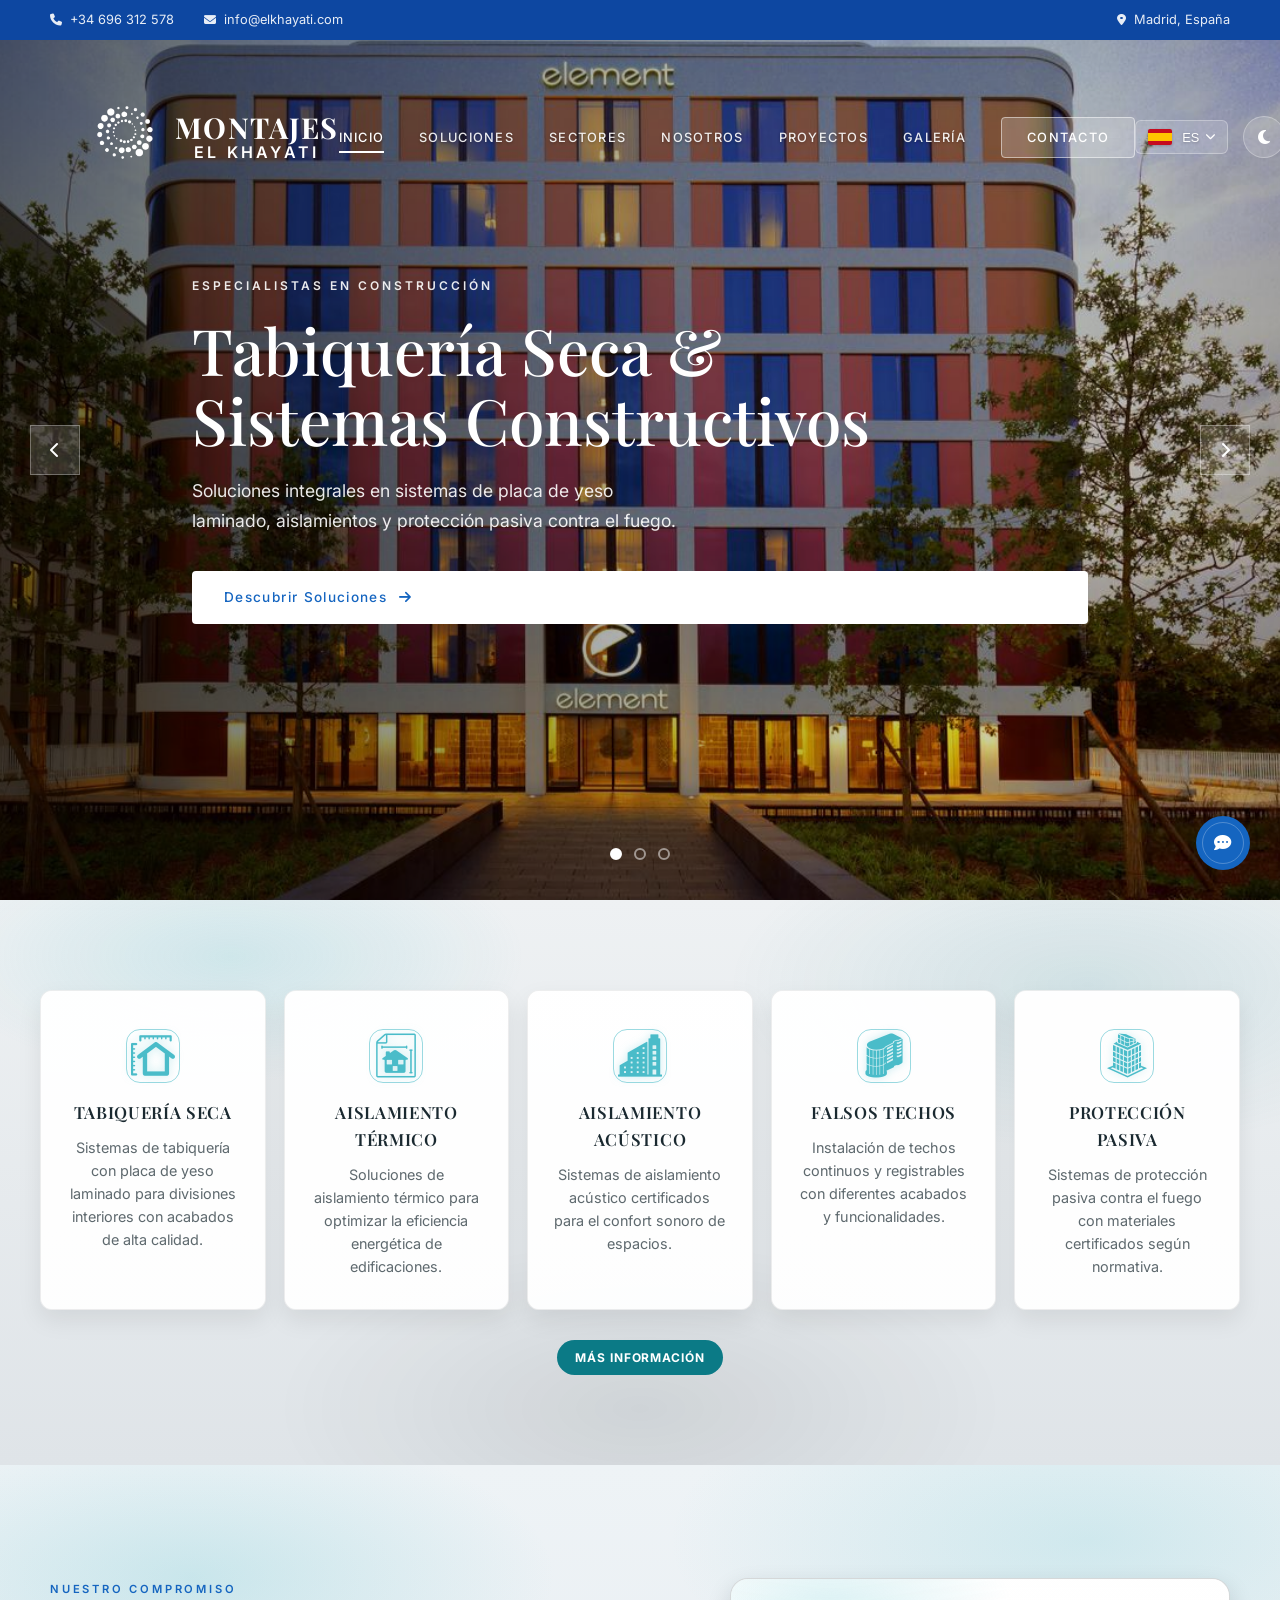
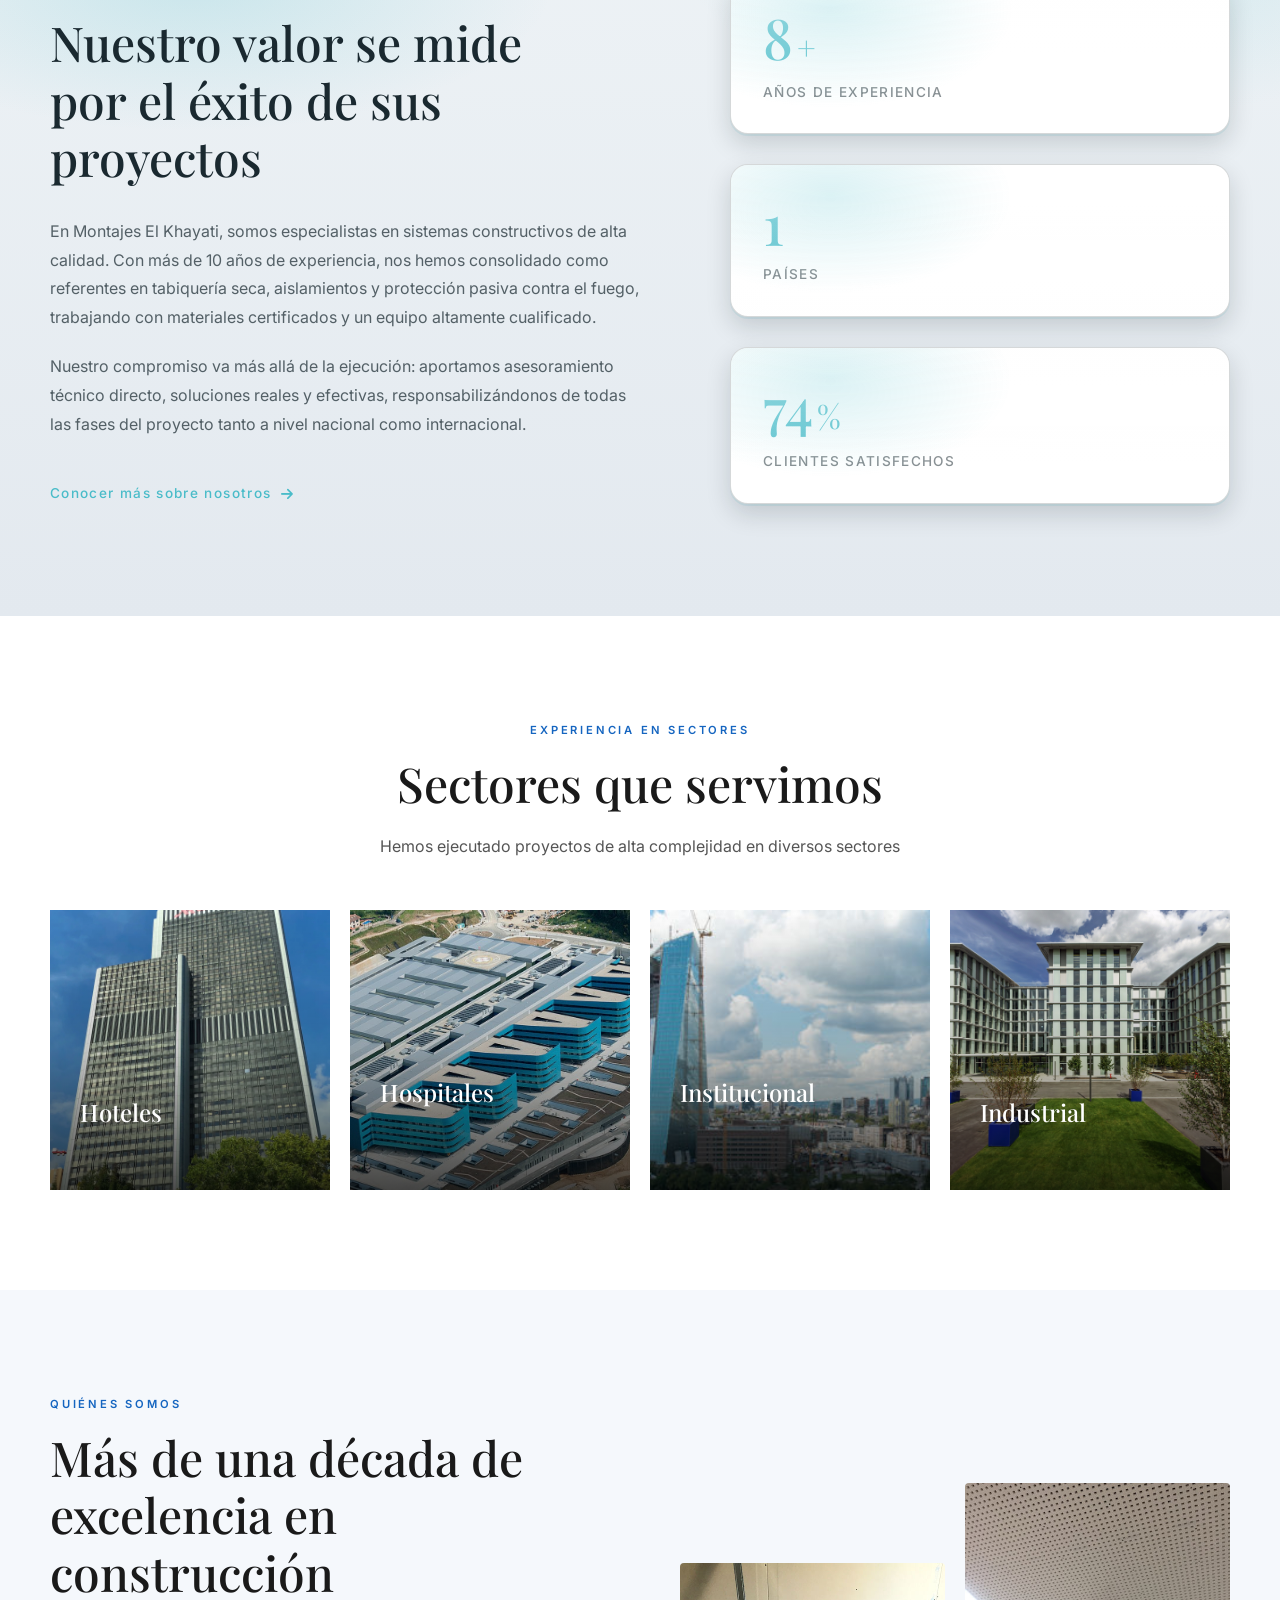
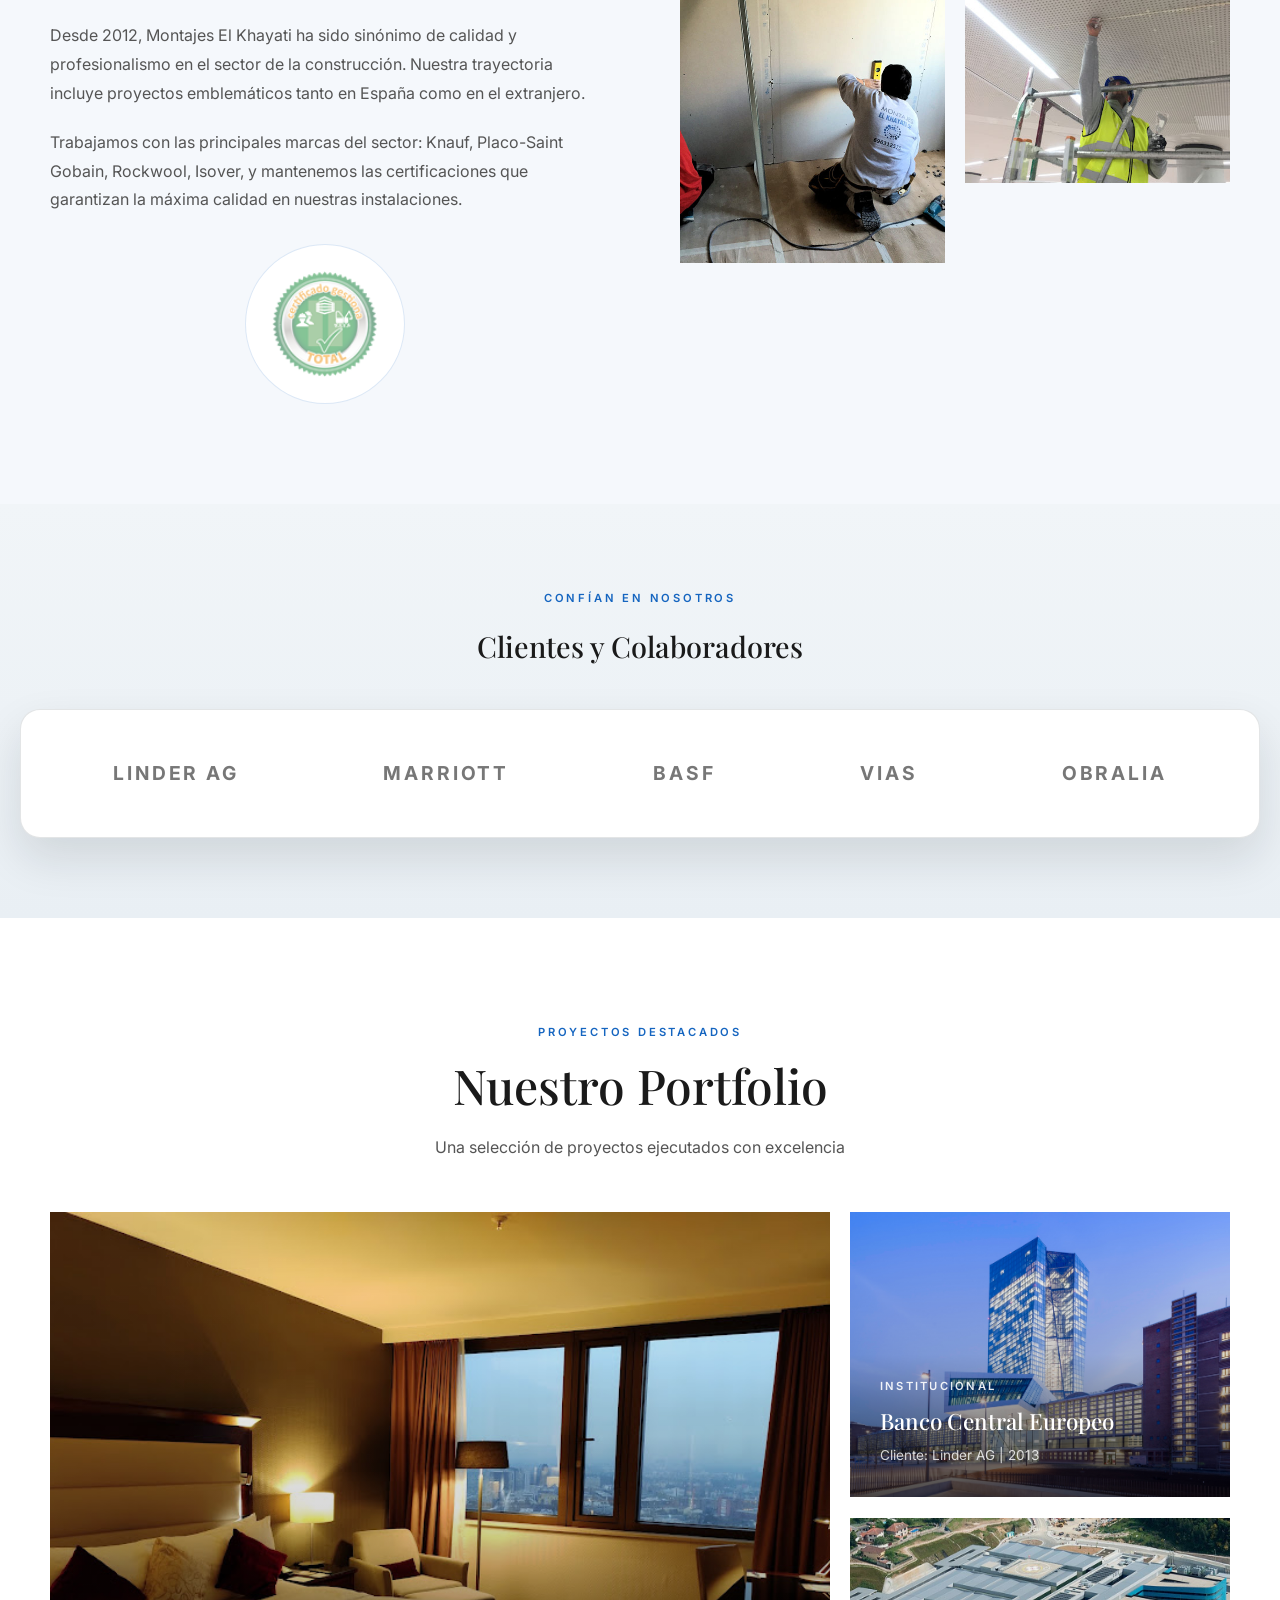
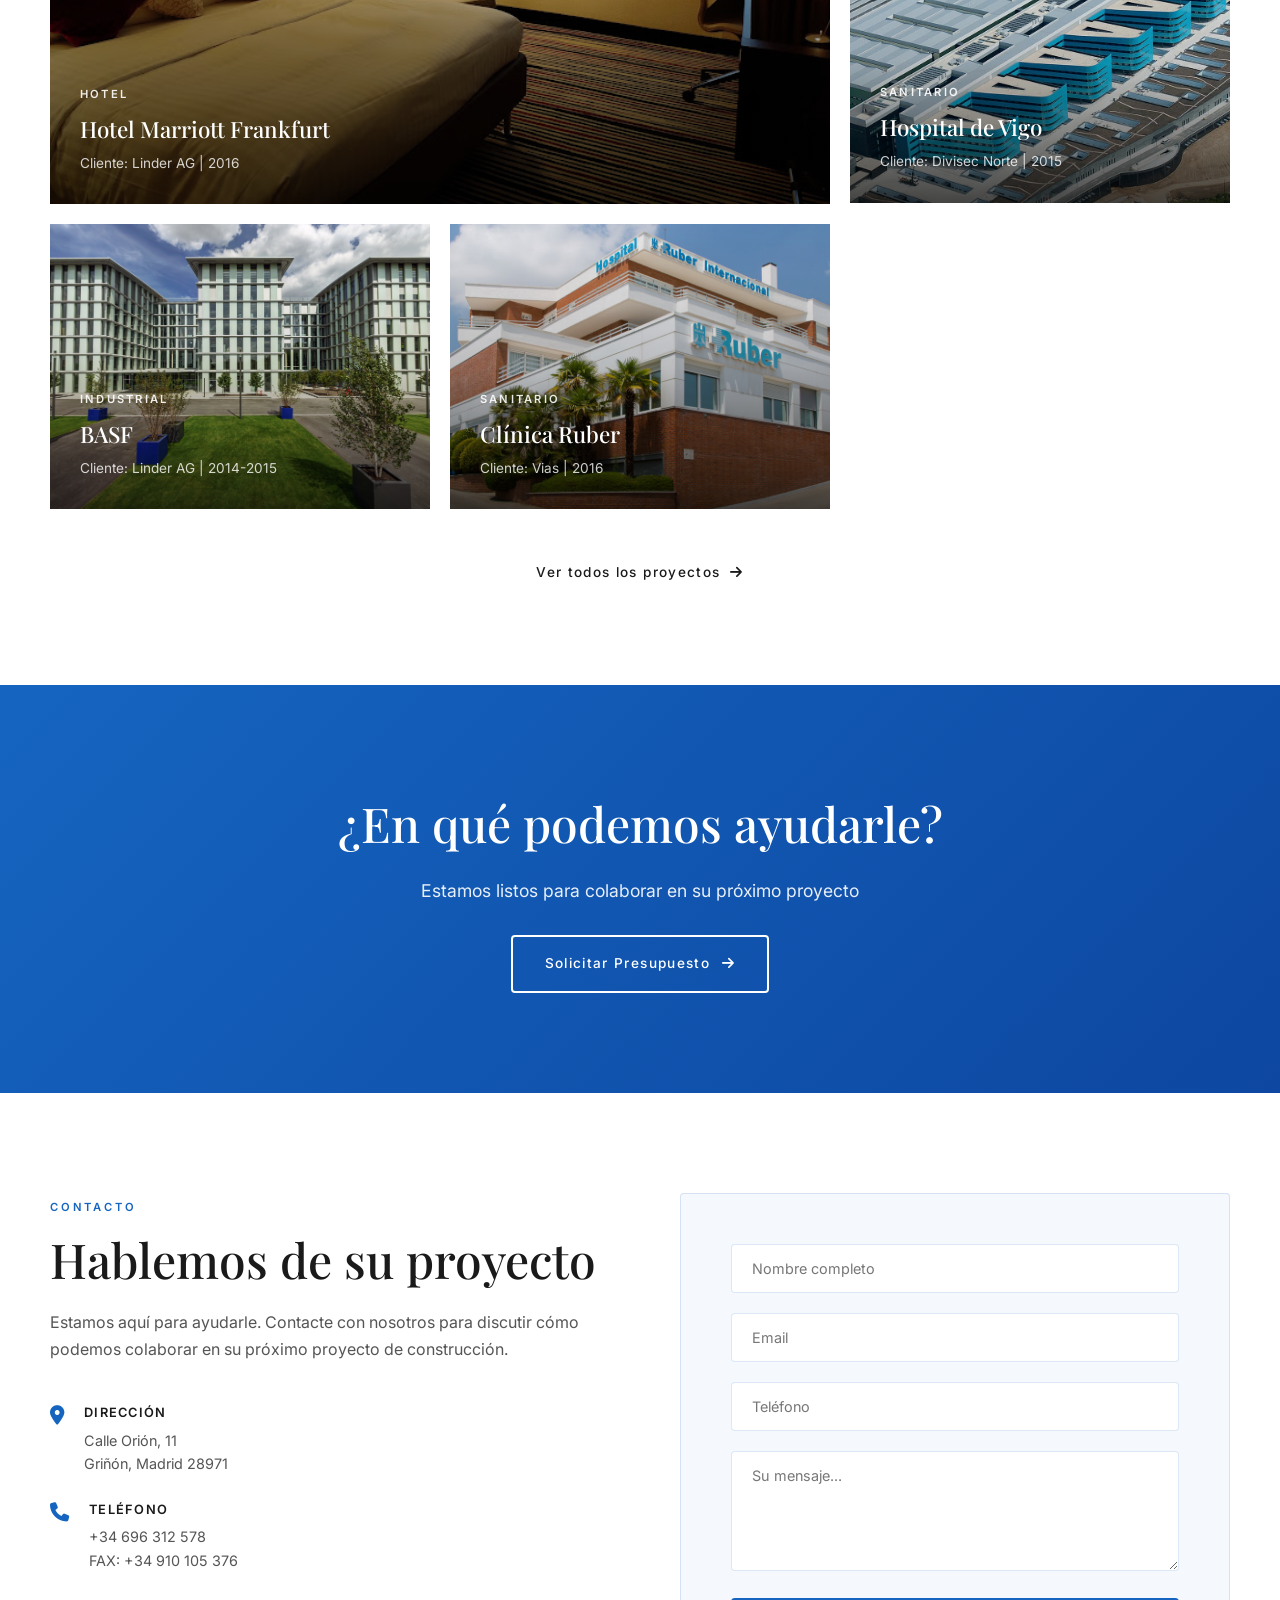
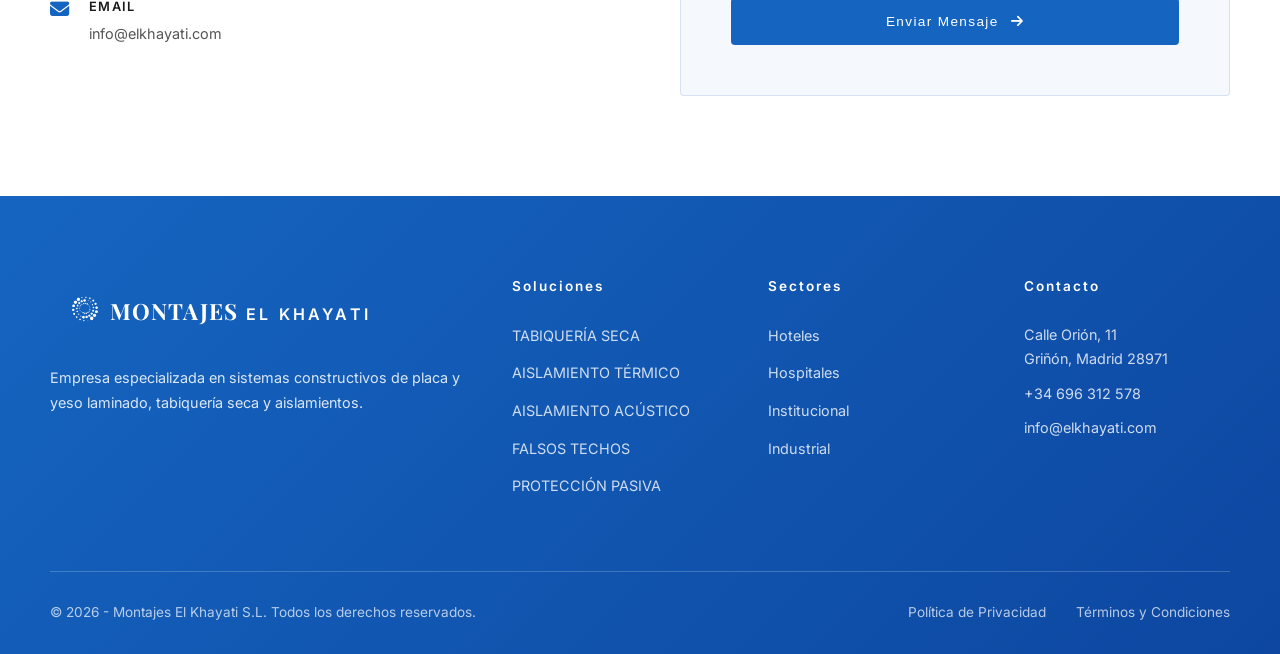
==== commit ec0020f2: "Style: User refinements to hero, solutions, stats, and chatbot layouts" ====
--- a/index.html
+++ b/index.html
@@ -416,12 +416,9 @@
                     </p>
                     <div class="about-certifications">
                         <div class="certification-badge">
-                            <i class="fas fa-certificate"></i>
-                            <span data-translate="about.cert.iso">Certificado Obralia</span>
-                        </div>
-                        <div class="certification-badge">
-                            <i class="fas fa-check-circle"></i>
-                            <span data-translate="about.cert.fire">CEE & AENOR</span>
+                            <a href="https://www.obralia.com/media/publi/abierto/gestiona/sabermas_subcontratas.htm" target="_blank" rel="noopener" aria-label="Certificado Obralia Gestiona Total">
+                                <img src="assets/images/certificado-gestiona-verde.png" alt="Certificado Obralia Gestiona Total">
+                            </a>
                         </div>
                     </div>
                 </div>
--- a/css/style.css
+++ b/css/style.css
@@ -1599,23 +1599,42 @@
     display: flex;
     gap: 20px;
     margin-top: 30px;
+    justify-content: center;
 }
 
 .certification-badge {
     display: flex;
     align-items: center;
-    gap: 12px;
-    padding: 15px 25px;
+    justify-content: center;
+    width: 160px;
+    height: 160px;
+    padding: 0;
+    border-radius: 50%;
     background: var(--bg-card);
     border: 1px solid var(--border);
-    font-size: 0.85rem;
-    font-weight: 500;
     color: var(--text-dark);
     transition: var(--transition);
+    box-shadow: none;
+}
+
+.certification-badge a {
+    display: inline-flex;
+    align-items: center;
+    justify-content: center;
+    width: 100%;
+    height: 100%;
+    color: inherit;
+    text-decoration: none;
+}
+
+.certification-badge img {
+    width: 110px;
+    height: auto;
+    display: block;
 }
 
 .certification-badge:hover {
-    border-color: var(--accent);
+    border-color: var(--border);
 }
 
 .certification-badge i {
@@ -2402,7 +2421,7 @@
 .back-to-top {
     position: fixed;
     bottom: 30px;
-    right: 30px;
+    left: 30px;
     width: 50px;
     height: 50px;
     background: var(--accent);
@@ -2434,12 +2453,11 @@
 /* ===== SITE CHATBOT ===== */
 .site-chatbot {
     position: fixed;
-    right: 24px;
-    bottom: 95px;
+    right: 30px;
+    bottom: 30px;
     display: flex;
     flex-direction: column;
     align-items: flex-end;
-    gap: 10px;
     z-index: 1001;
     font-family: var(--font-body);
 }
@@ -2483,6 +2501,9 @@
 }
 
 .chatbot-panel {
+    position: absolute;
+    right: 0;
+    bottom: 70px;
     width: 320px;
     max-height: 420px;
     background: #ffffff;
@@ -2647,11 +2668,13 @@
 
 @media (max-width: 768px) {
     .site-chatbot {
-        right: 16px;
-        bottom: 85px;
+        right: 20px;
+        bottom: 20px;
     }
 
     .chatbot-panel {
+        right: 0;
+        bottom: 70px;
         width: calc(100vw - 32px);
         max-height: 380px;
     }
@@ -2873,6 +2896,7 @@
 
 [data-theme="dark"] .certification-badge {
     background: var(--bg-card);
+    border-color: rgba(74, 188, 201, 0.25);
 }
 
 [data-theme="dark"] .partner-logo span {
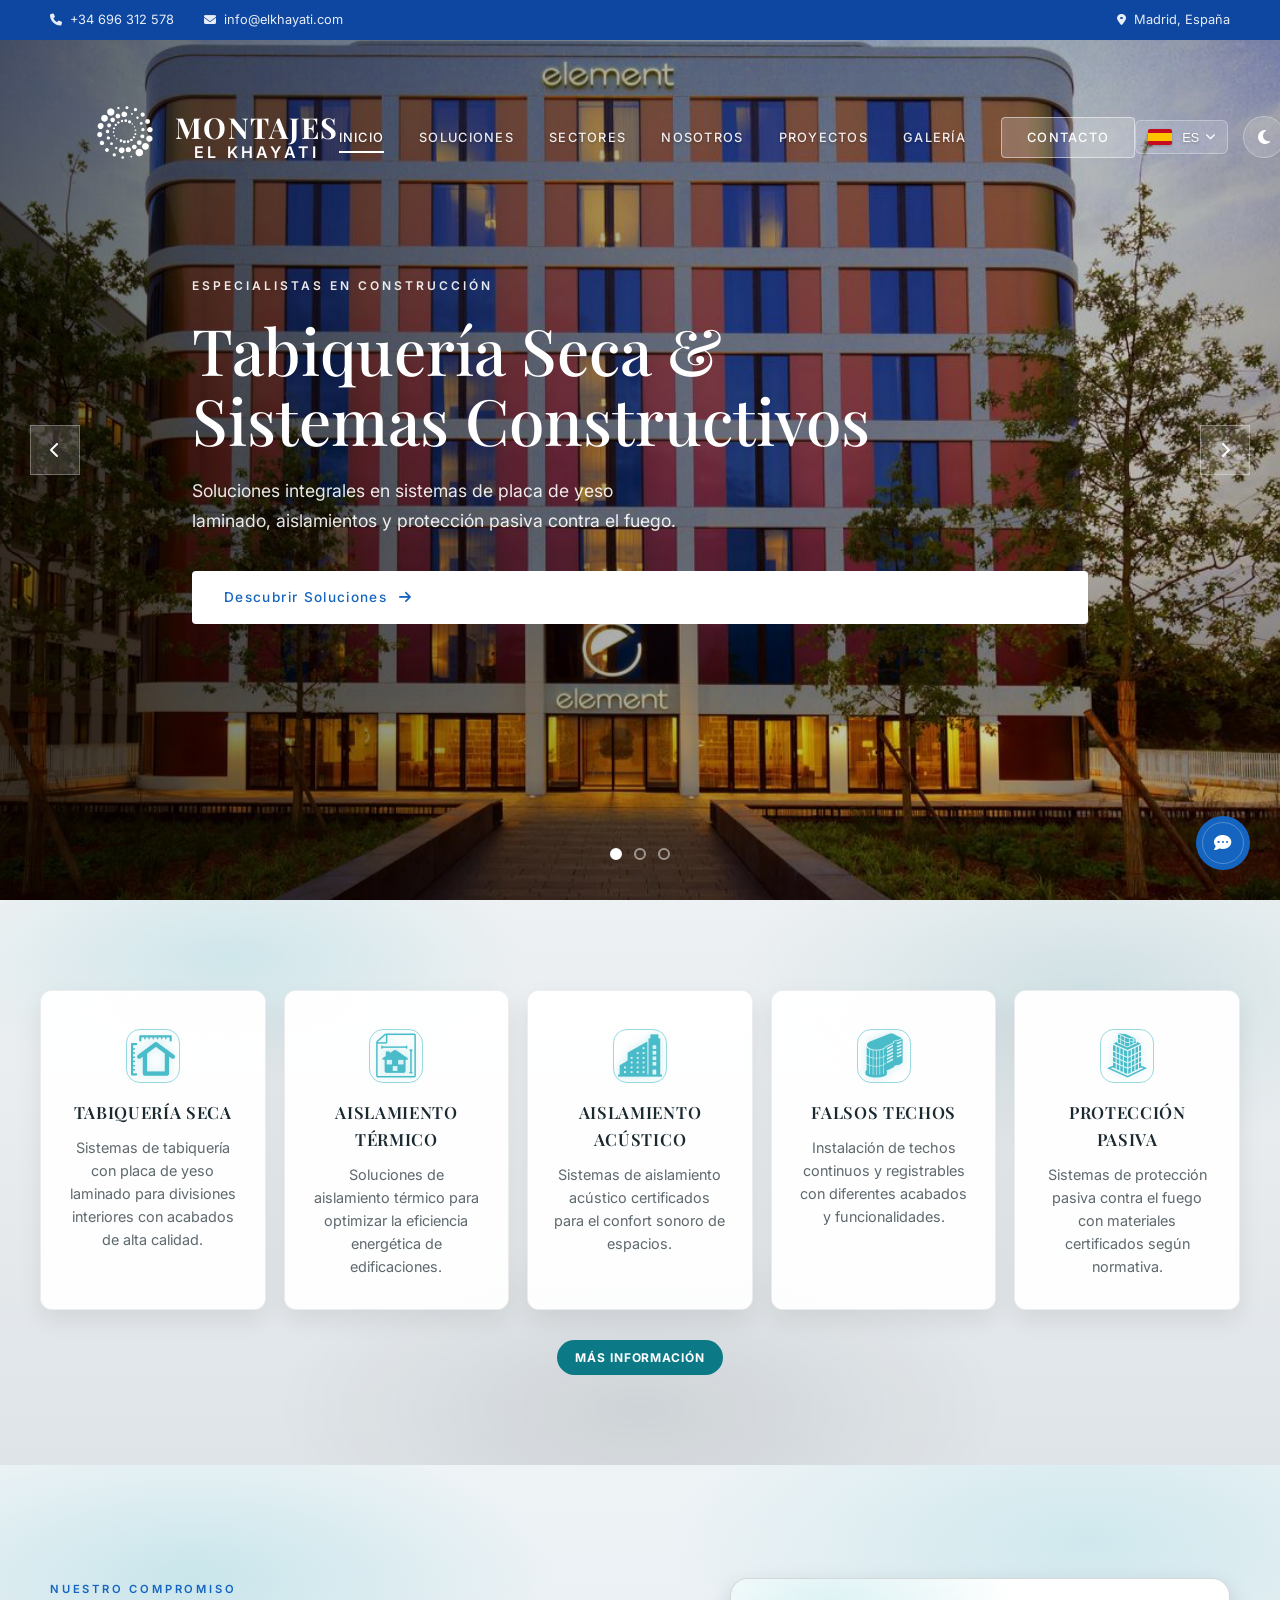
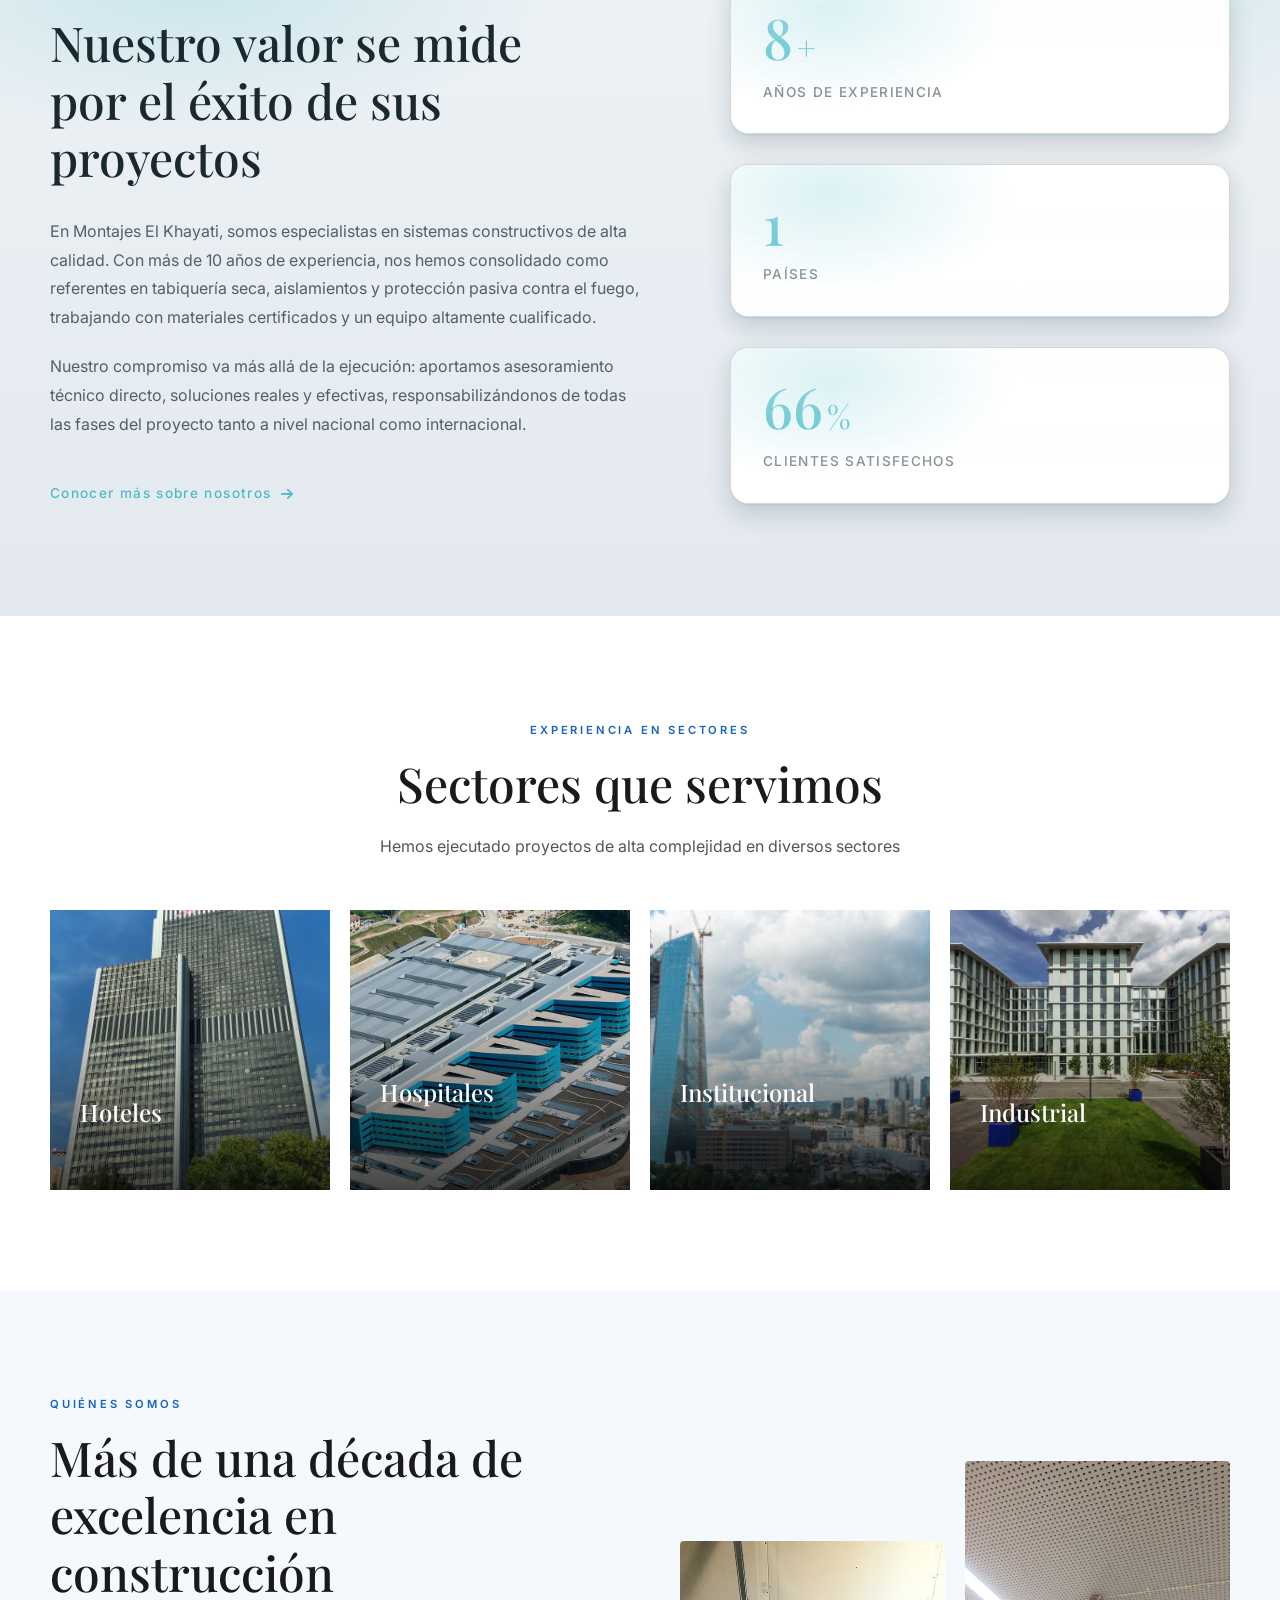
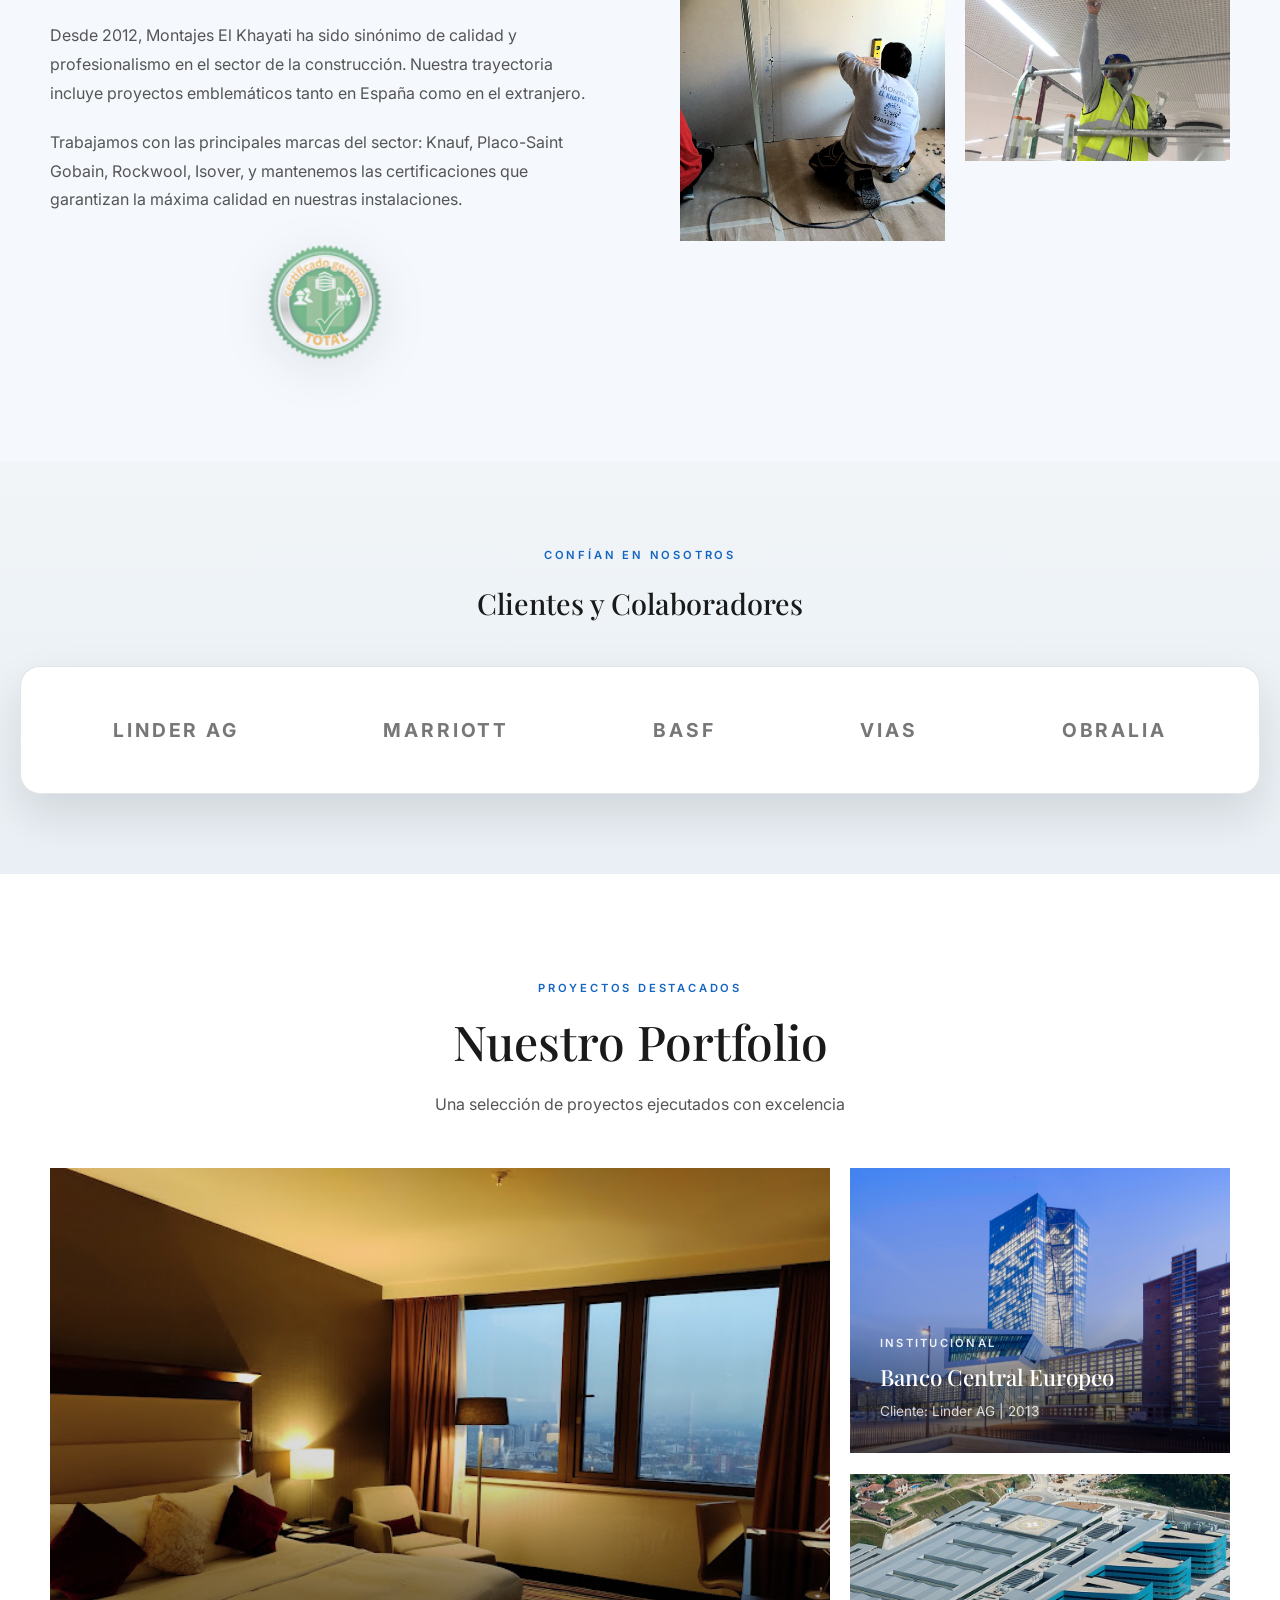
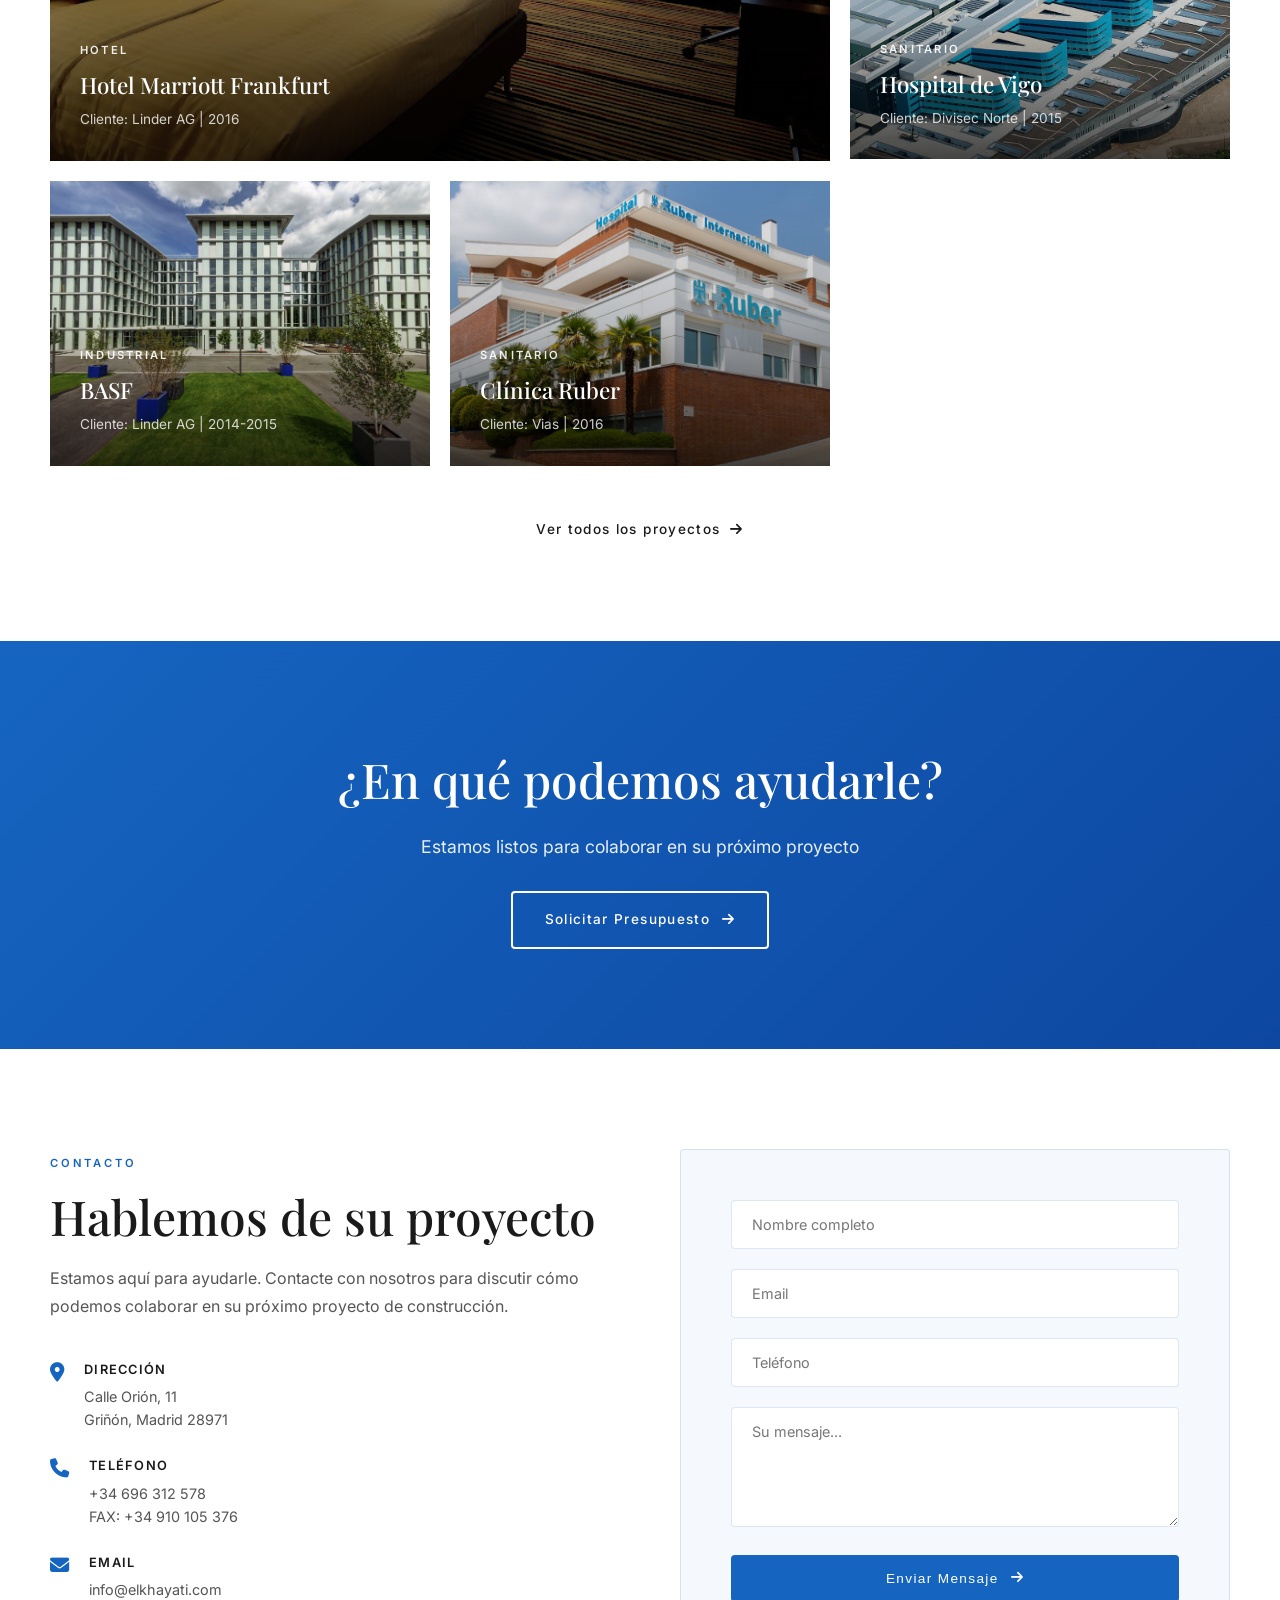
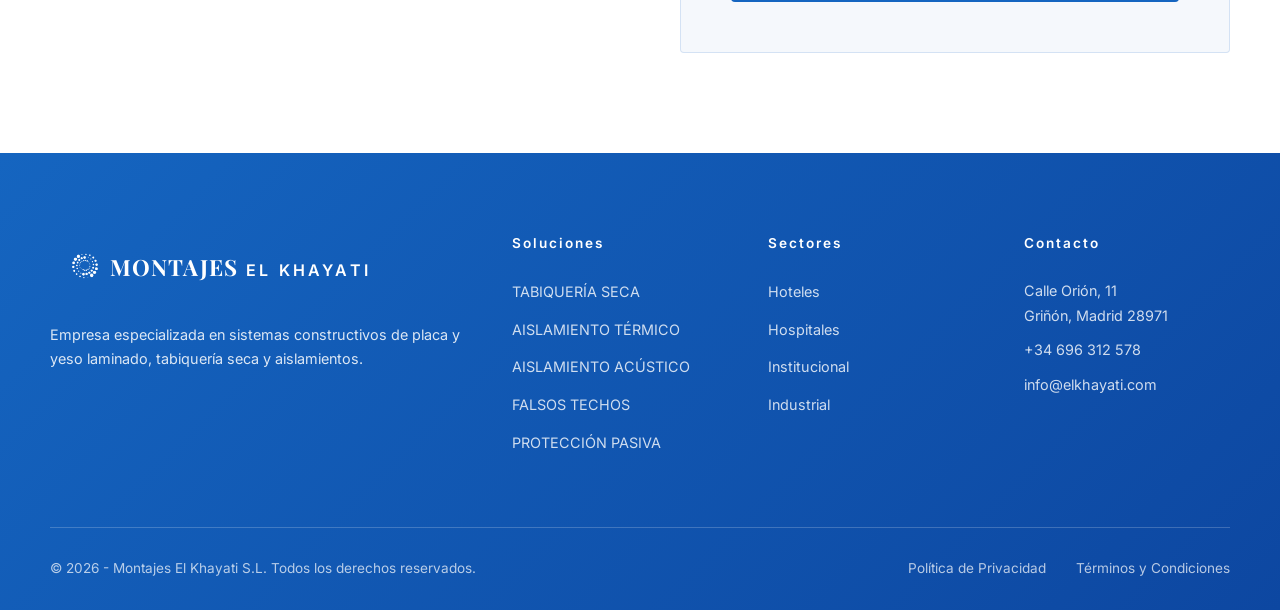
==== commit ebb2d15d: "done" ====
--- a/index.html
+++ b/index.html
@@ -5,6 +5,11 @@
     <meta charset="UTF-8">
     <meta name="viewport" content="width=device-width, initial-scale=1.0">
     <title>Montajes El Khayati | Sistemas Constructivos y Aislamientos</title>
+    <link rel="icon" href="images/favicon-16.png" sizes="16x16" type="image/png">
+    <link rel="icon" href="images/favicon-32.png" sizes="32x32" type="image/png">
+    <link rel="icon" href="images/favicon-48.png" sizes="48x48" type="image/png">
+    <link rel="icon" href="images/favicon-64.png" sizes="64x64" type="image/png">
+    <link rel="apple-touch-icon" href="images/apple-touch-icon.png" sizes="180x180">
     <meta name="description"
         content="Empresa especializada en sistemas constructivos de placa y yeso laminado, tabiquería seca, aislamientos, falsos techos y protección pasiva contra el fuego.">
     <!-- Critical CSS for loader - prevents flash -->
@@ -697,5 +702,3 @@
 
 </html>
 
-
-
--- a/css/style.css
+++ b/css/style.css
@@ -1606,35 +1606,33 @@
     display: flex;
     align-items: center;
     justify-content: center;
-    width: 160px;
-    height: 160px;
+    width: auto;
+    height: auto;
     padding: 0;
-    border-radius: 50%;
-    background: var(--bg-card);
-    border: 1px solid var(--border);
+    background: transparent;
+    border: none;
     color: var(--text-dark);
-    transition: var(--transition);
-    box-shadow: none;
 }
 
 .certification-badge a {
     display: inline-flex;
     align-items: center;
     justify-content: center;
-    width: 100%;
-    height: 100%;
+    width: auto;
+    height: auto;
     color: inherit;
     text-decoration: none;
 }
 
 .certification-badge img {
-    width: 110px;
+    width: 120px;
     height: auto;
     display: block;
+    filter: drop-shadow(0 10px 24px rgba(15, 23, 32, 0.18));
 }
 
 .certification-badge:hover {
-    border-color: var(--border);
+    border-color: transparent;
 }
 
 .certification-badge i {
@@ -2062,7 +2060,7 @@
     justify-content: center;
     opacity: 0;
     visibility: hidden;
-    transition: opacity 0.3s ease, visibility 0.3s ease;
+    transition: opacity 0.35s ease, visibility 0.35s ease;
 }
 
 .lightbox.active {
@@ -2119,12 +2117,37 @@
     max-width: 90%;
     max-height: 90%;
     text-align: center;
+    opacity: 0;
+    transform: translateY(30px) scale(0.92);
+    will-change: transform, opacity;
+    transform-origin: center;
+}
+
+.lightbox.active .lightbox-content {
+    opacity: 1;
+    transform: translateY(0) scale(1);
+    animation: lightbox-pop 0.55s cubic-bezier(0.2, 0.8, 0.2, 1);
 }
 
 .lightbox-content img {
     max-width: 100%;
     max-height: 80vh;
     object-fit: contain;
+}
+
+@keyframes lightbox-pop {
+    0% {
+        opacity: 0;
+        transform: translateY(30px) scale(0.92);
+    }
+    60% {
+        opacity: 1;
+        transform: translateY(-6px) scale(1.02);
+    }
+    100% {
+        opacity: 1;
+        transform: translateY(0) scale(1);
+    }
 }
 
 .lightbox-info {
@@ -3057,3 +3080,237 @@
 .lang-toggle .lang-flag-icon {
     margin-right: 4px;
 }
+
+/* ===== MOBILE TUNING ===== */
+@media (max-width: 768px) {
+    .header-container {
+        padding: 0 16px;
+    }
+
+    .header {
+        top: 0;
+    }
+
+    .logo-icon {
+        height: 80px;
+        margin-right: -10px;
+    }
+
+    .logo-title {
+        font-size: 1.2rem;
+    }
+
+    .logo-subtitle {
+        font-size: 0.65rem;
+        letter-spacing: 0.25em;
+    }
+
+    .header-actions {
+        gap: 8px;
+    }
+
+    .lang-toggle {
+        padding: 6px 8px;
+        height: 32px;
+    }
+
+    .dark-mode-toggle {
+        width: 34px;
+        height: 34px;
+    }
+
+    .menu-toggle {
+        padding: 2px;
+    }
+
+    .slide-title {
+        font-size: 2.2rem;
+    }
+
+    .slide-subtitle {
+        font-size: 0.95rem;
+        max-width: 100%;
+    }
+
+    .hero-slideshow {
+        min-height: 520px;
+    }
+
+    .slide-content {
+        padding: 110px 16px 80px;
+        justify-content: flex-start;
+    }
+
+    .slide .btn {
+        width: 100%;
+        justify-content: center;
+    }
+
+    .solutions.modern-ice {
+        padding: 70px 20px;
+    }
+
+    .solutions.modern-ice .solutions-grid {
+        grid-template-columns: 1fr;
+    }
+
+    .solutions.modern-ice .solution-item {
+        min-height: 260px;
+        padding: 26px 20px;
+    }
+
+    .solutions.modern-ice .solution-text p {
+        font-size: 0.85rem;
+    }
+
+    .solutions-cta {
+        margin-top: 20px;
+    }
+
+    .value-proposition {
+        padding: 80px 0;
+    }
+
+    .value-grid {
+        grid-template-columns: 1fr;
+        gap: 40px;
+    }
+
+    .value-stat-item {
+        padding: 22px;
+    }
+
+    .value-stat-number {
+        font-size: 2.6rem;
+    }
+
+    .value-stat-plus {
+        font-size: 1.6rem;
+    }
+
+    .about-modern {
+        padding: 80px 0;
+    }
+
+    .about-modern-images {
+        grid-template-columns: 1fr;
+    }
+
+    .about-img-wrapper img {
+        height: 220px;
+    }
+
+    .partners {
+        padding: 60px 0;
+    }
+
+    .partners-grid {
+        padding: 20px;
+        gap: 18px;
+        display: grid;
+        grid-template-columns: repeat(2, minmax(0, 1fr));
+        text-align: center;
+    }
+
+    .partner-logo {
+        padding: 12px 10px;
+    }
+
+    .partner-logo span {
+        font-size: 0.95rem;
+        letter-spacing: 0.12em;
+    }
+
+    .projects {
+        padding: 80px 0;
+    }
+
+    .projects-grid {
+        grid-template-columns: 1fr;
+    }
+
+    .project-card-lg {
+        grid-column: span 1;
+        grid-row: span 1;
+    }
+
+    .gallery-grid {
+        grid-template-columns: 1fr;
+    }
+
+    .contact {
+        padding: 80px 0;
+    }
+
+    .contact-form-wrapper {
+        padding: 24px;
+    }
+
+    .contact-item {
+        gap: 12px;
+    }
+
+    .back-to-top {
+        width: 44px;
+        height: 44px;
+        left: 16px;
+        bottom: 20px;
+    }
+
+    .site-chatbot {
+        right: 16px;
+        bottom: 20px;
+    }
+
+    .chatbot-toggle {
+        width: 48px;
+        height: 48px;
+    }
+}
+
+@media (max-width: 420px) {
+    .header {
+        padding: 14px 0;
+    }
+
+    .logo-icon {
+        height: 70px;
+    }
+
+    .logo-title {
+        font-size: 1.05rem;
+    }
+
+    .logo-subtitle {
+        font-size: 0.6rem;
+        letter-spacing: 0.2em;
+    }
+
+    .slide-title {
+        font-size: 2rem;
+    }
+
+    .slide-subtitle {
+        font-size: 0.9rem;
+    }
+
+    .hero-slideshow {
+        min-height: 420px;
+    }
+
+    .slide-content {
+        padding-top: 100px;
+    }
+
+    .solutions.modern-ice .solution-item {
+        min-height: 240px;
+    }
+
+    .chatbot-panel {
+        bottom: 62px;
+    }
+
+    .partners-grid {
+        grid-template-columns: 1fr;
+    }
+}
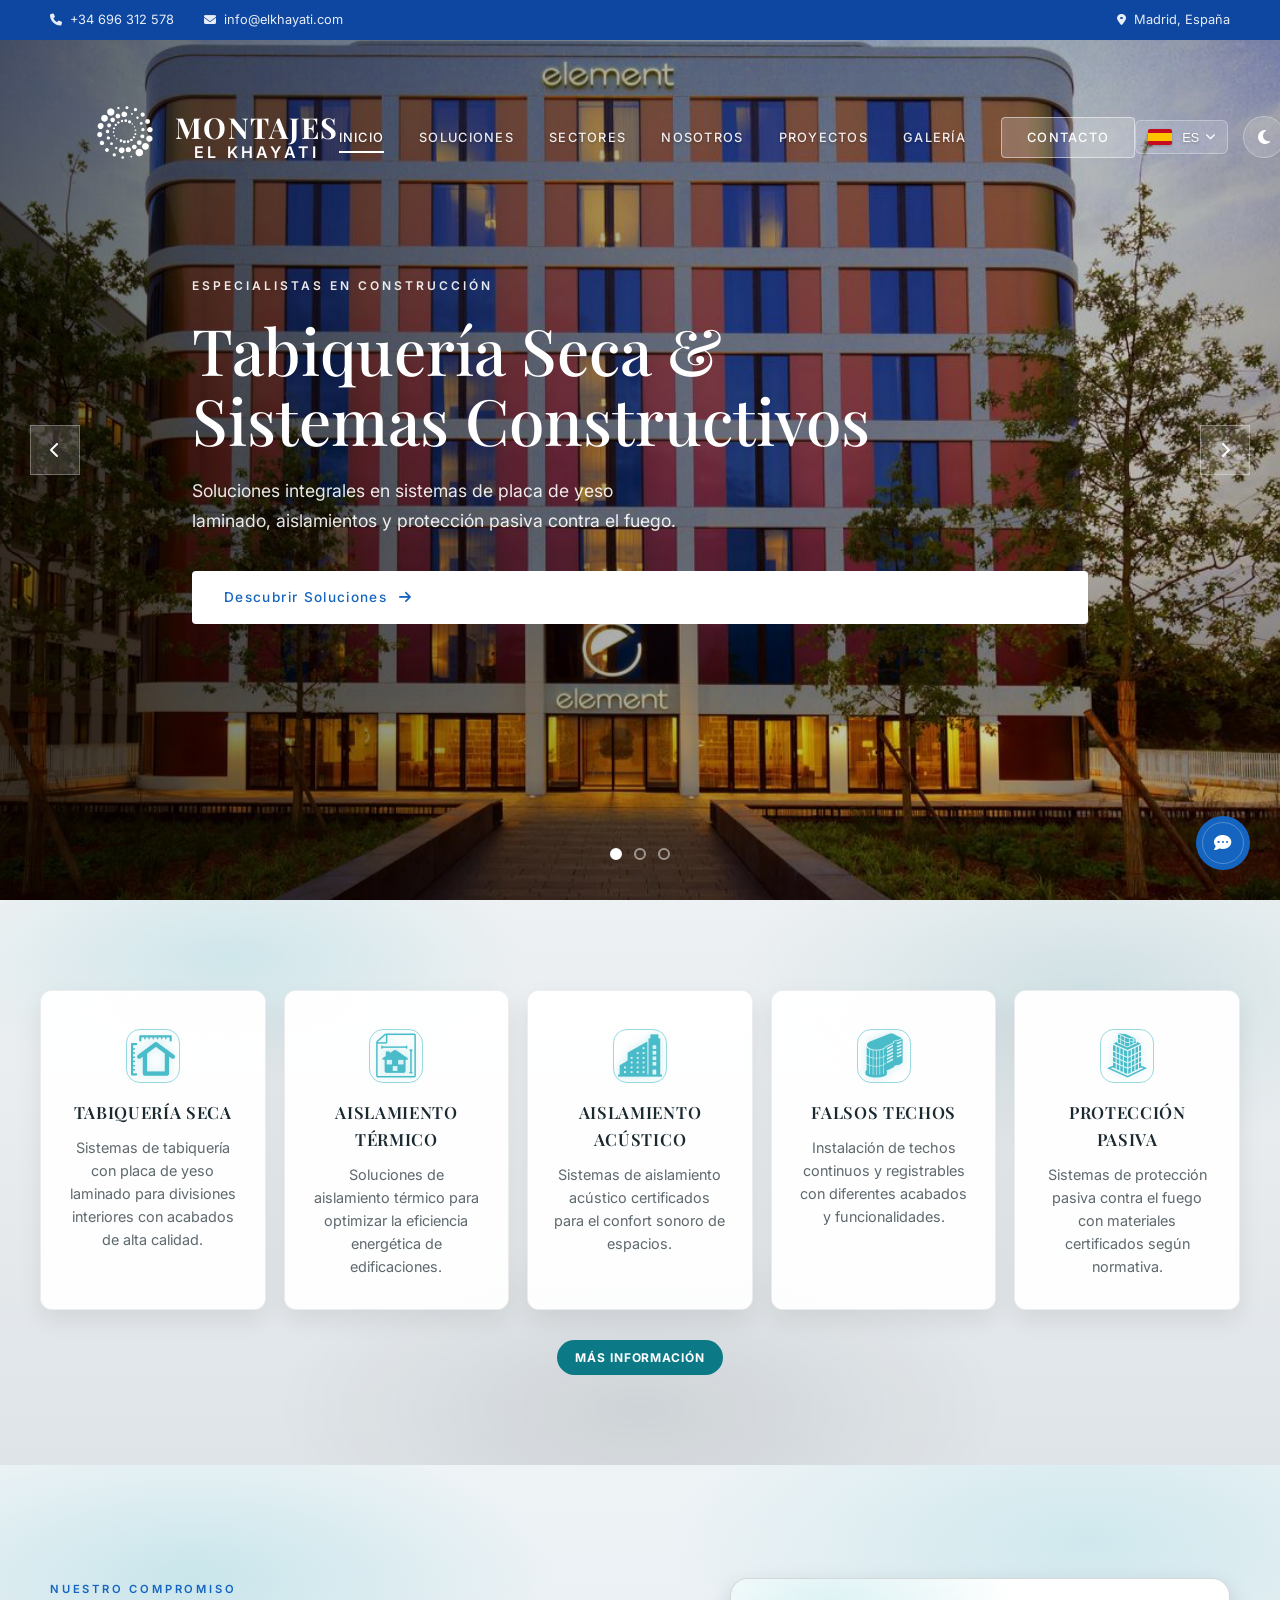
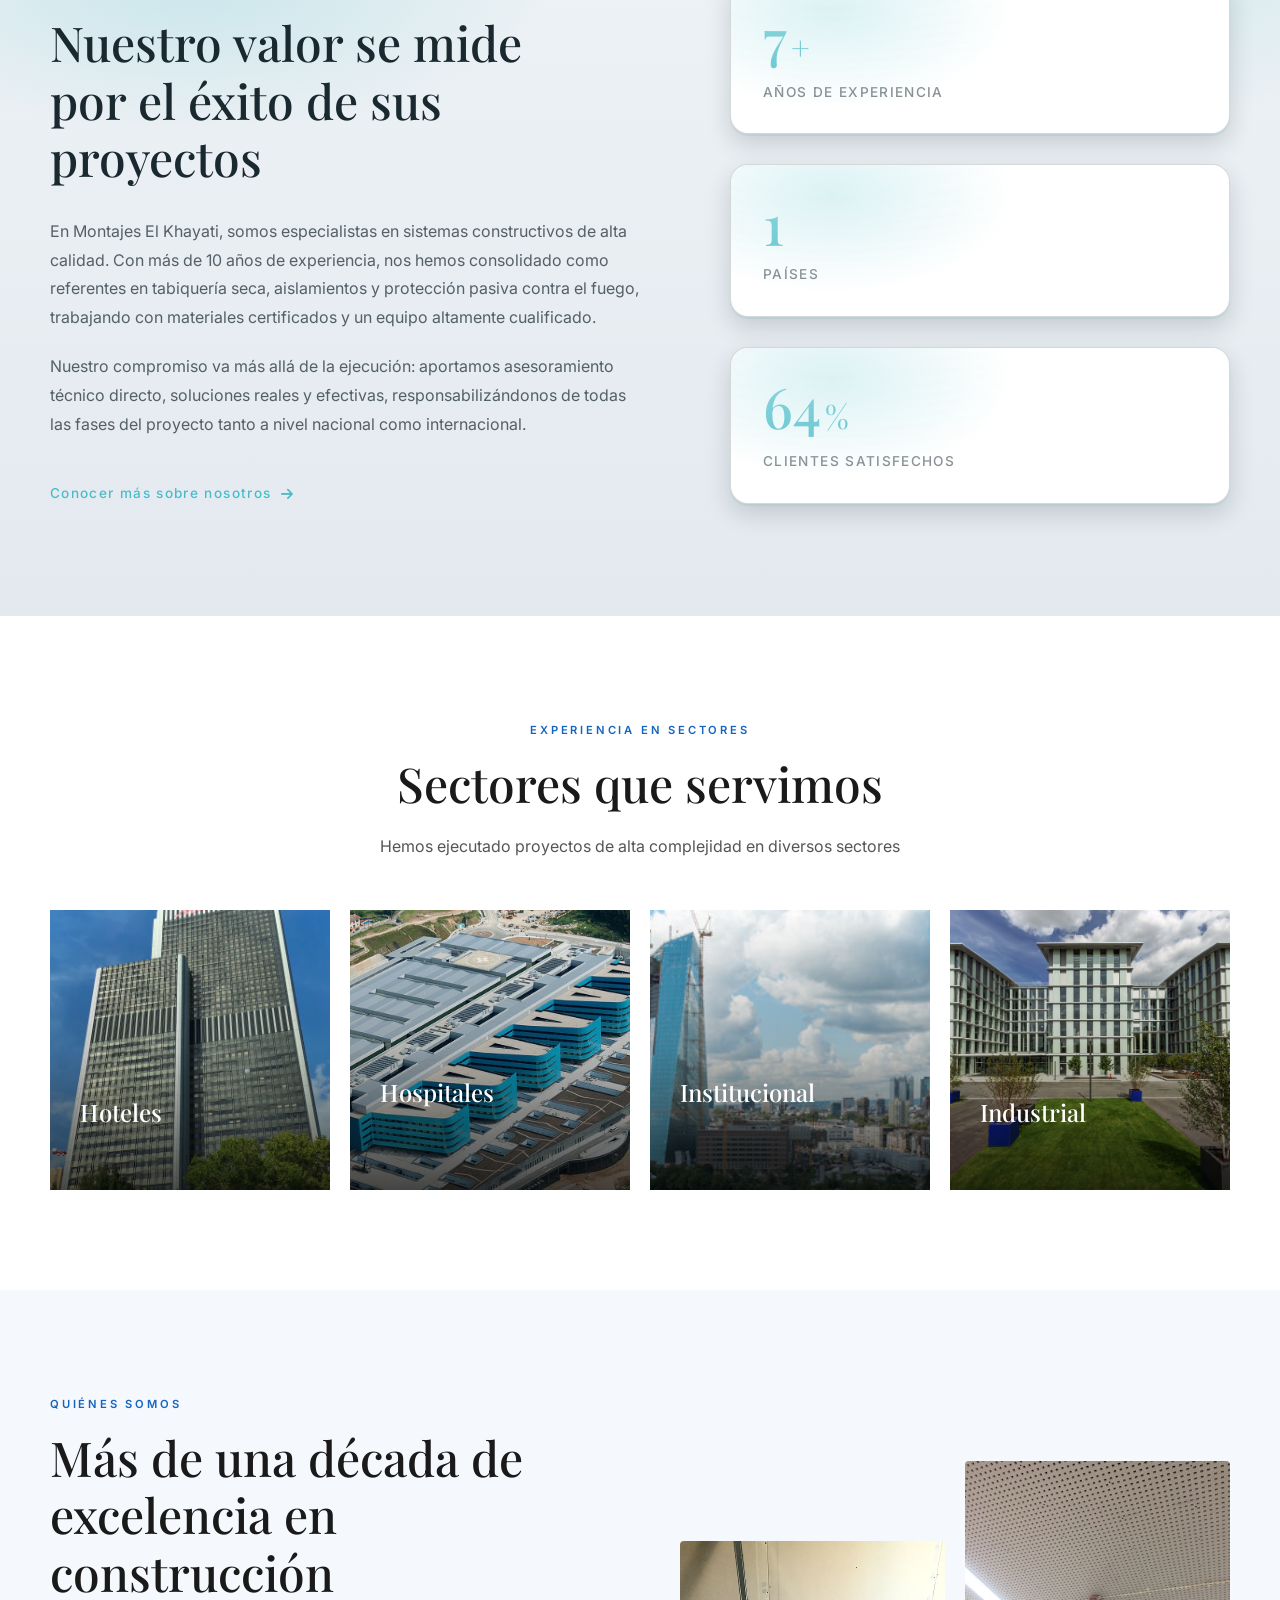
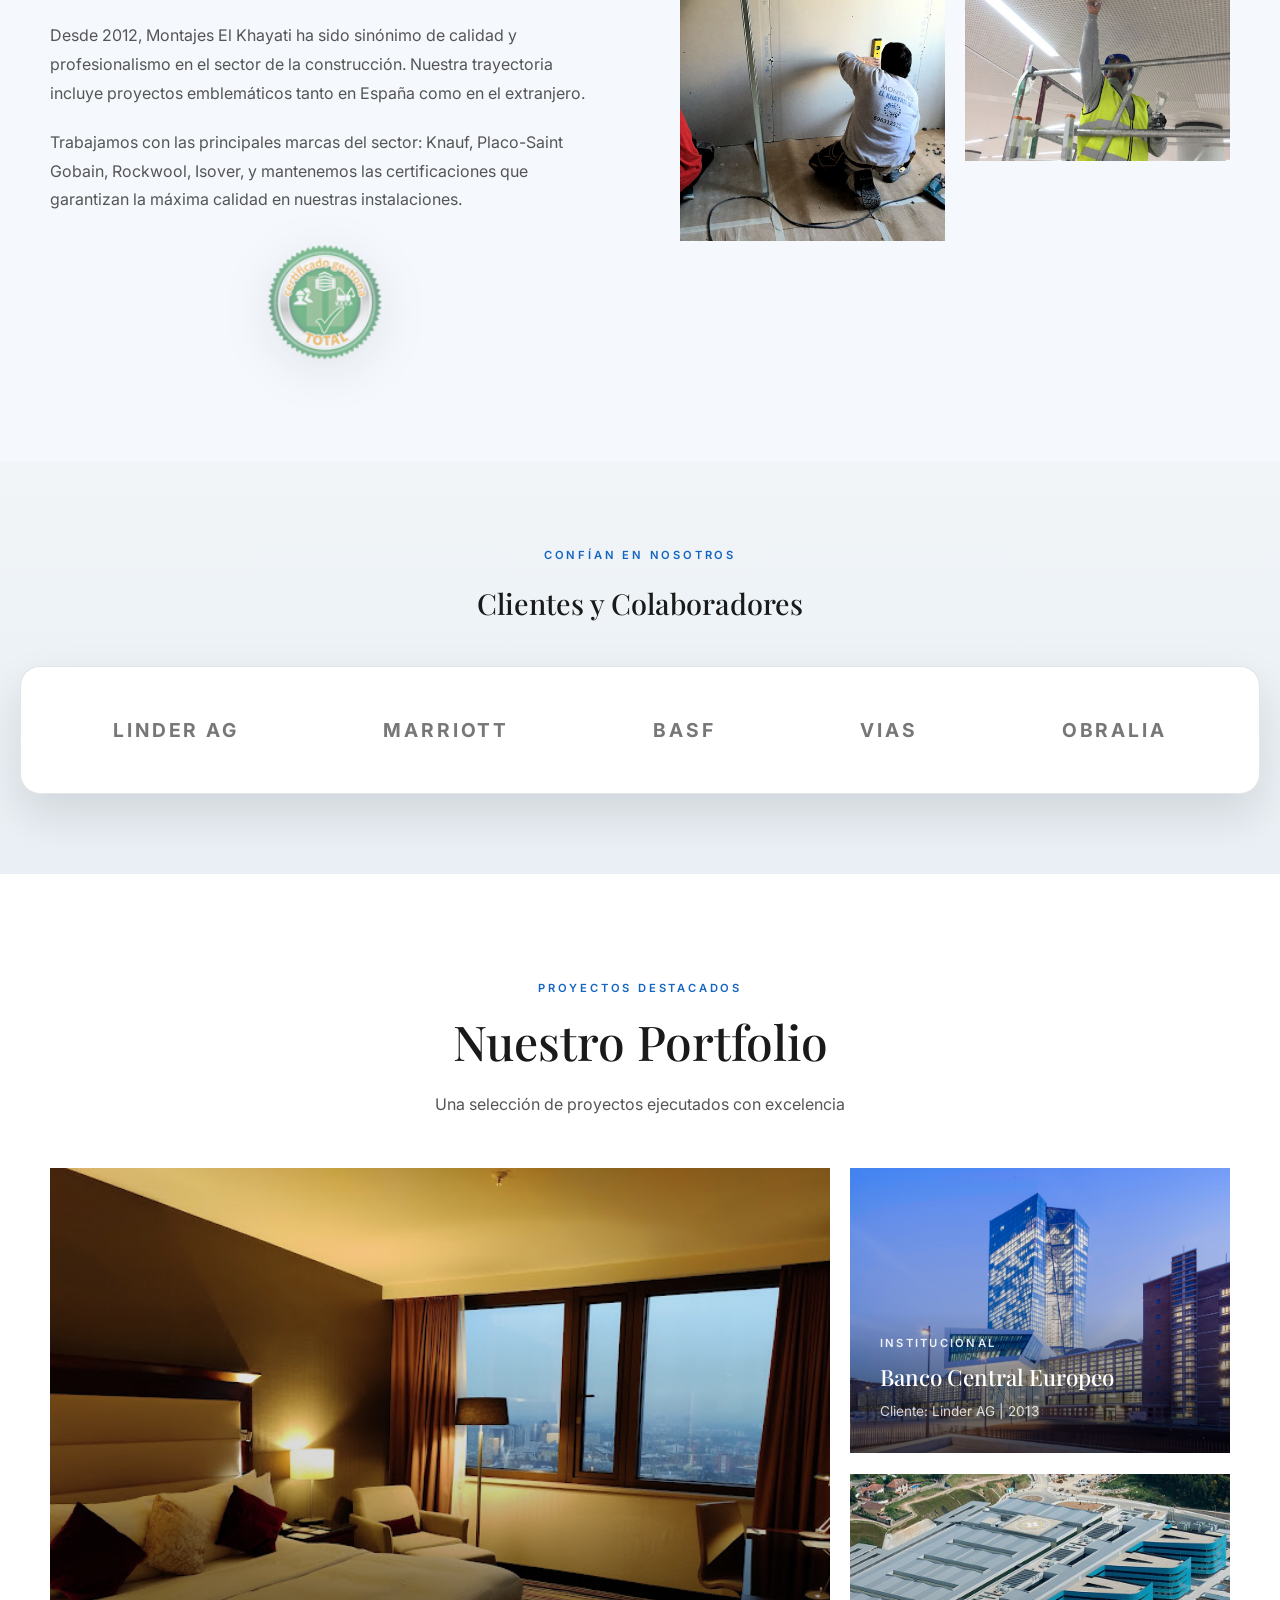
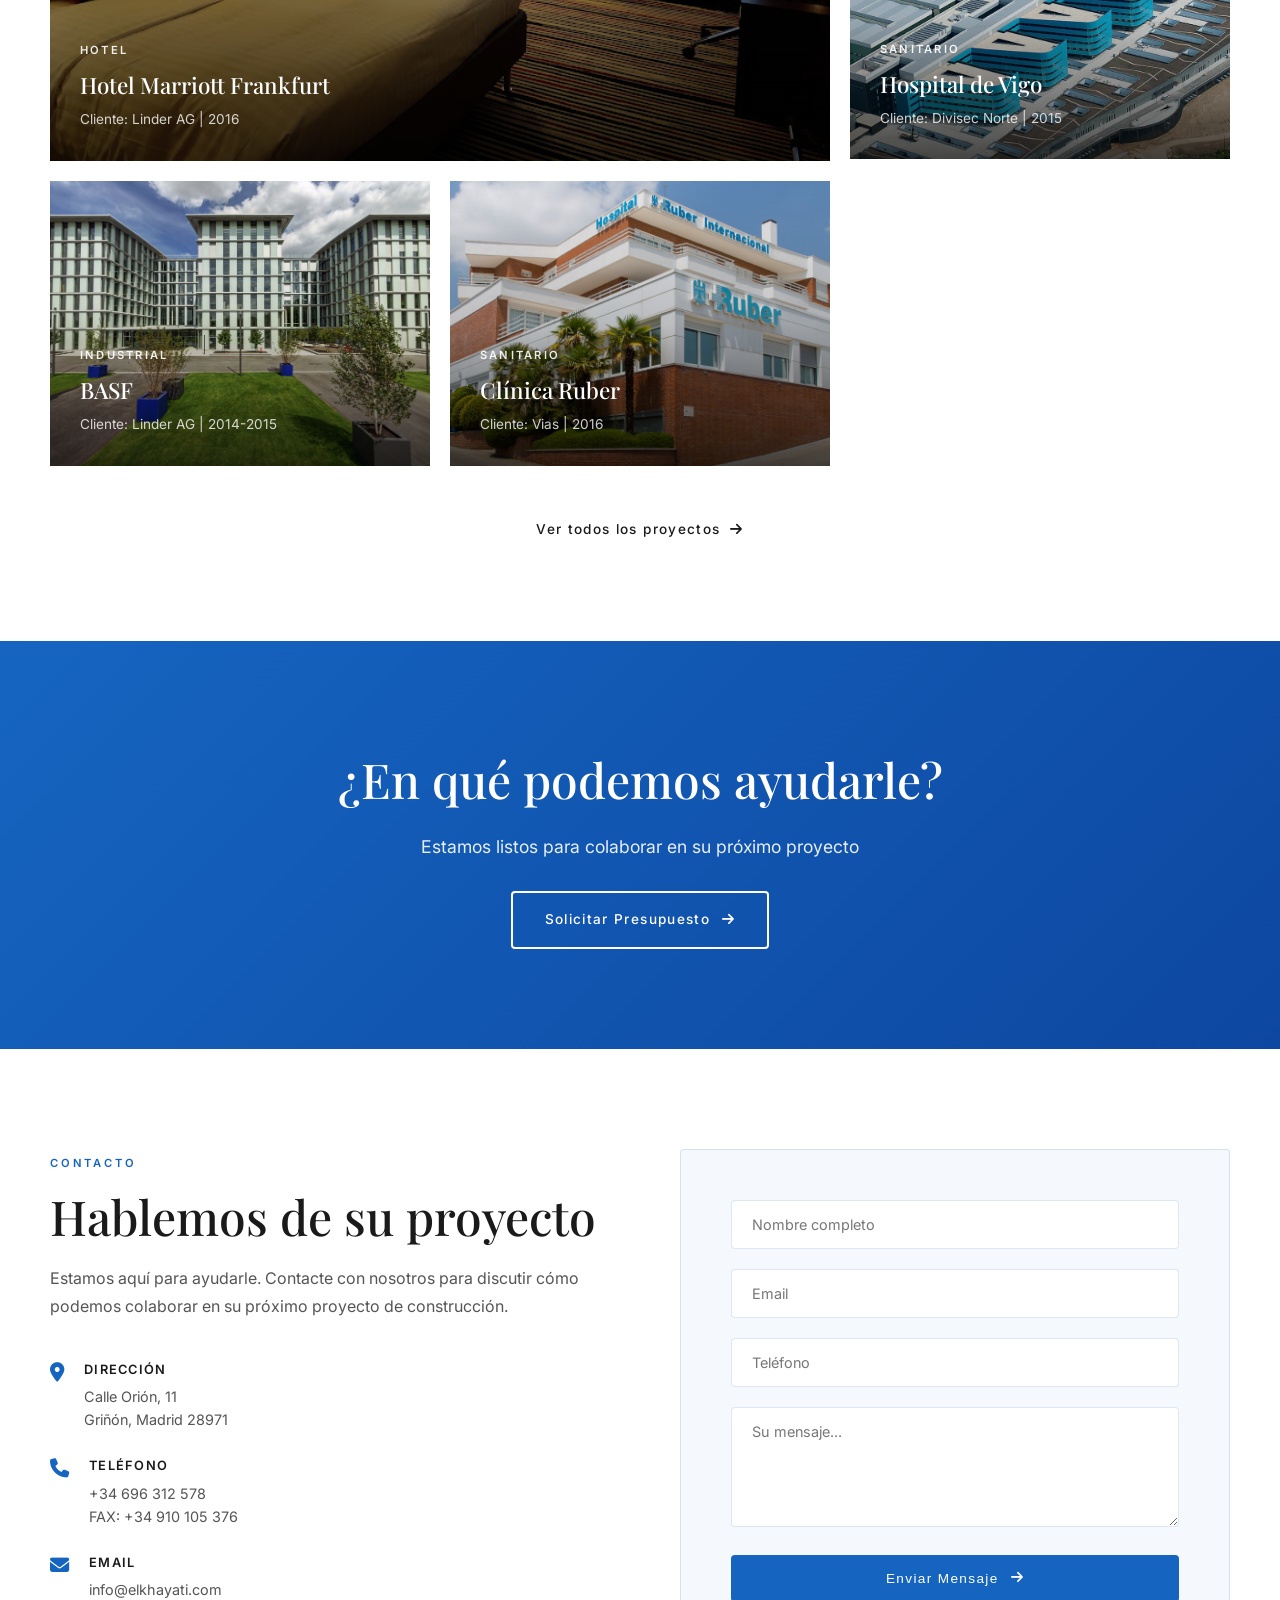
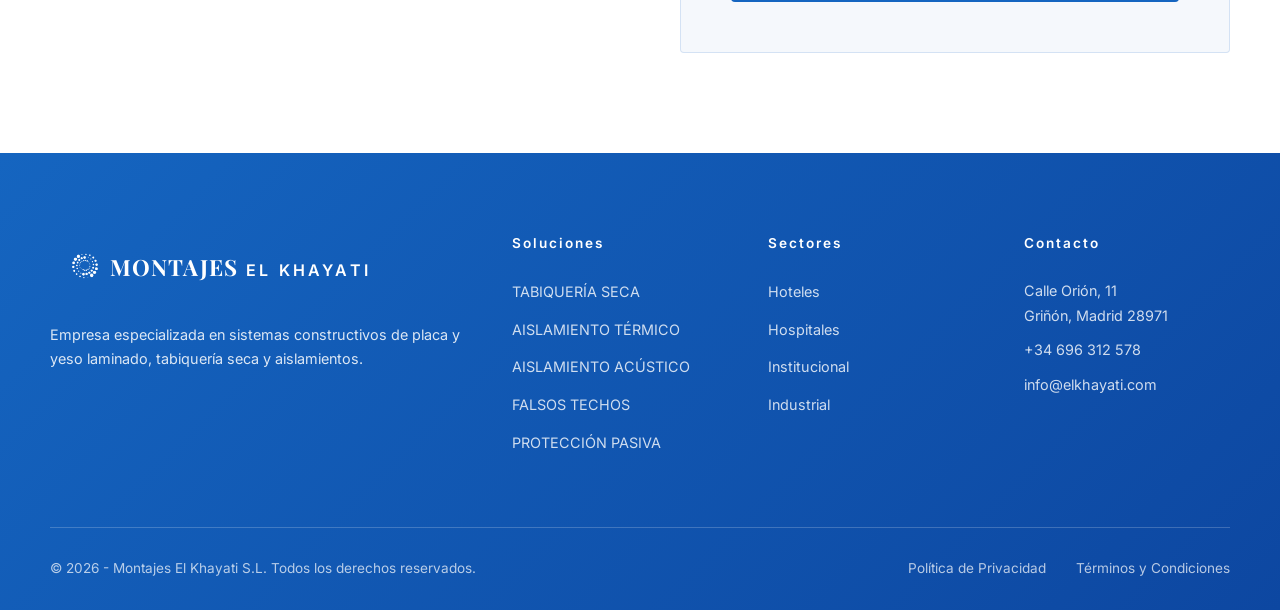
==== commit 7abbac4f: "done" ====
--- a/index.html
+++ b/index.html
@@ -5,6 +5,8 @@
     <meta charset="UTF-8">
     <meta name="viewport" content="width=device-width, initial-scale=1.0">
     <title>Montajes El Khayati | Sistemas Constructivos y Aislamientos</title>
+    <link rel="shortcut icon" href="favicon.ico">
+    <link rel="icon" href="favicon.ico" sizes="16x16 32x32 48x48 64x64" type="image/x-icon">
     <link rel="icon" href="images/favicon-16.png" sizes="16x16" type="image/png">
     <link rel="icon" href="images/favicon-32.png" sizes="32x32" type="image/png">
     <link rel="icon" href="images/favicon-48.png" sizes="48x48" type="image/png">
@@ -701,4 +703,3 @@
 </body>
 
 </html>
-
